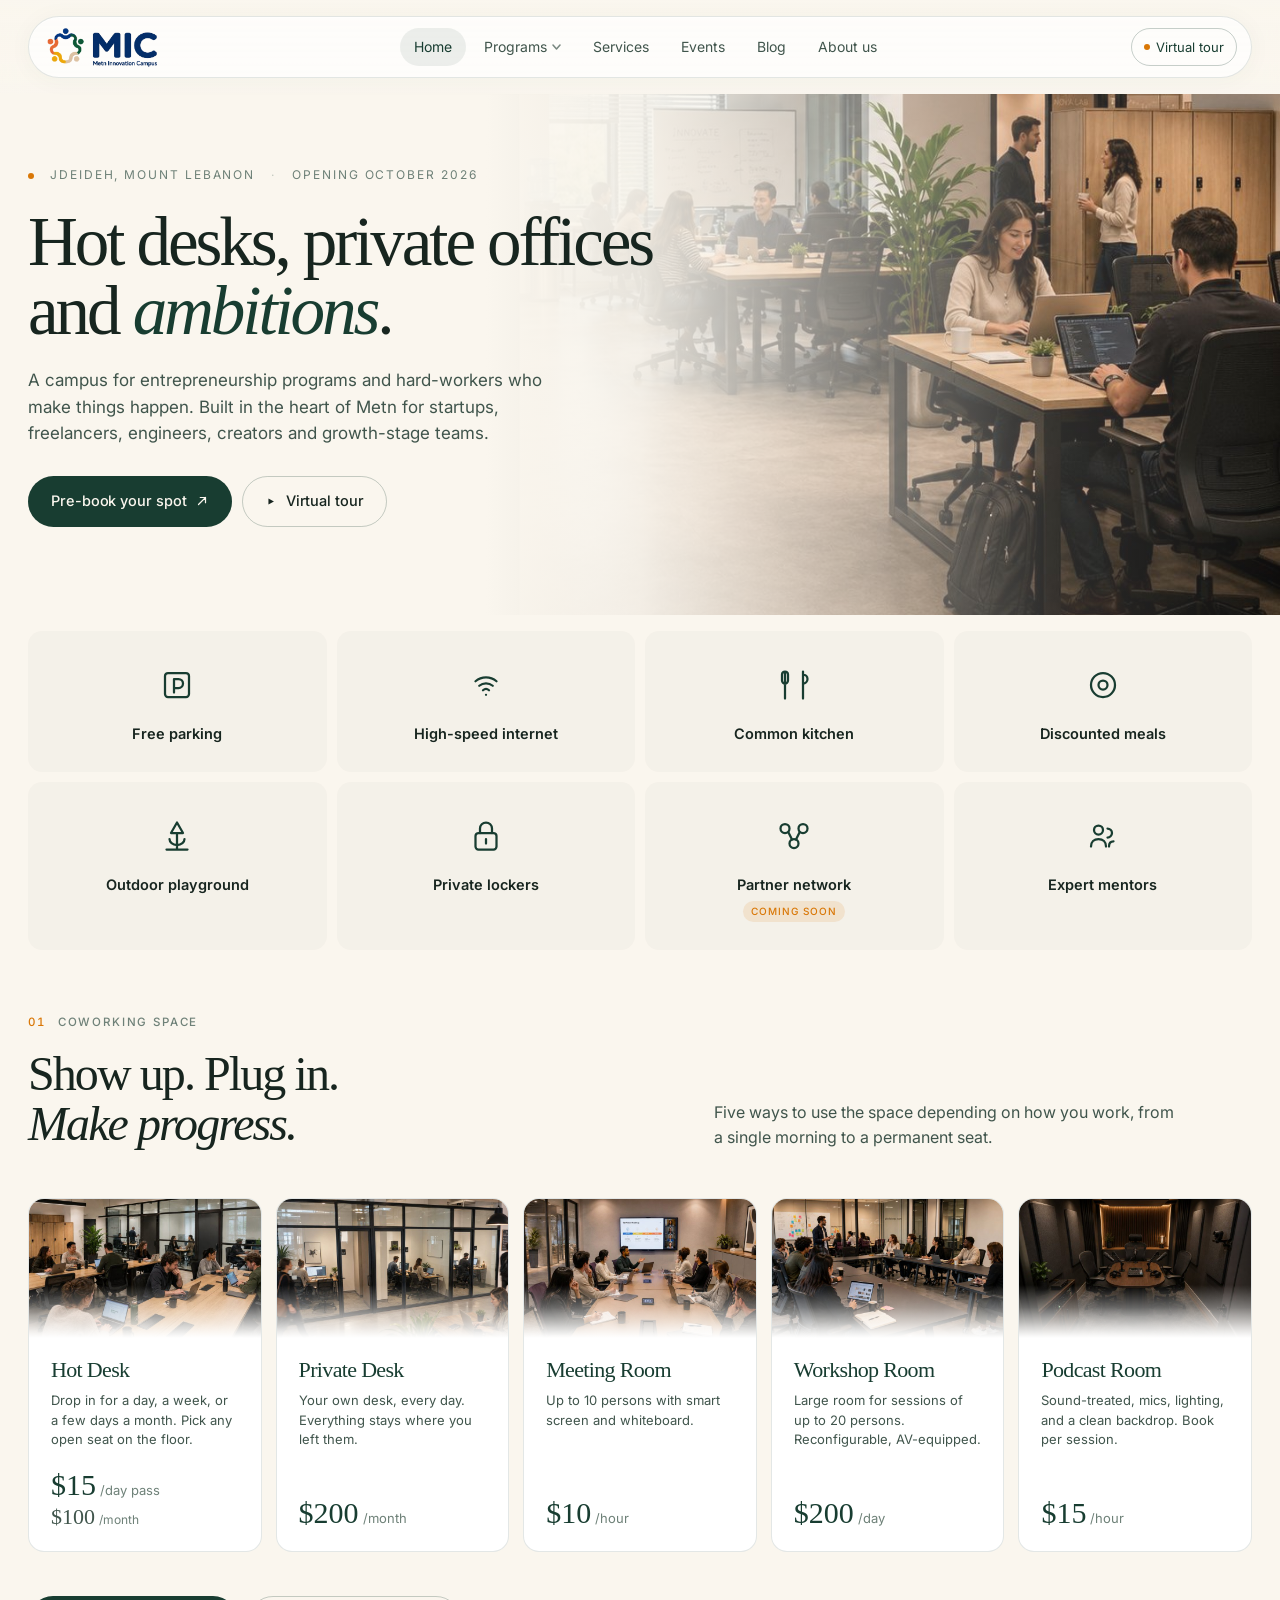
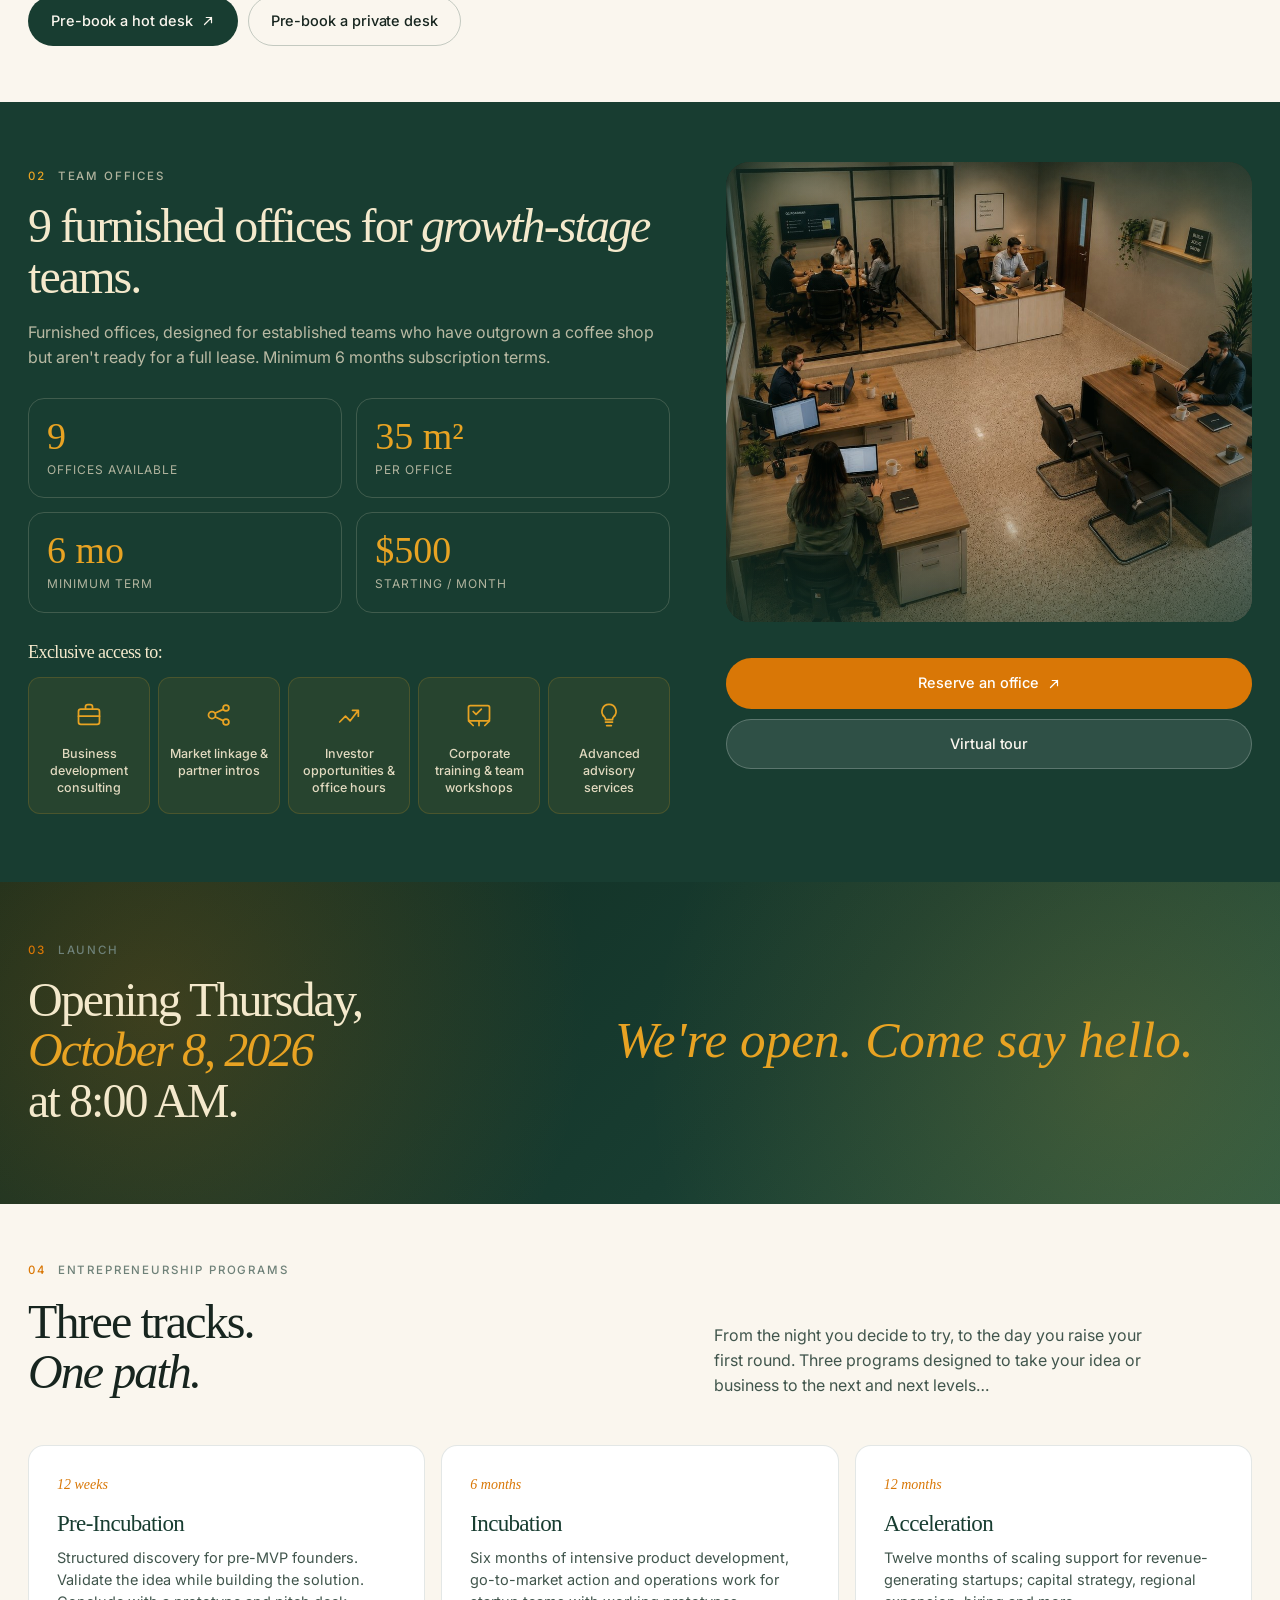
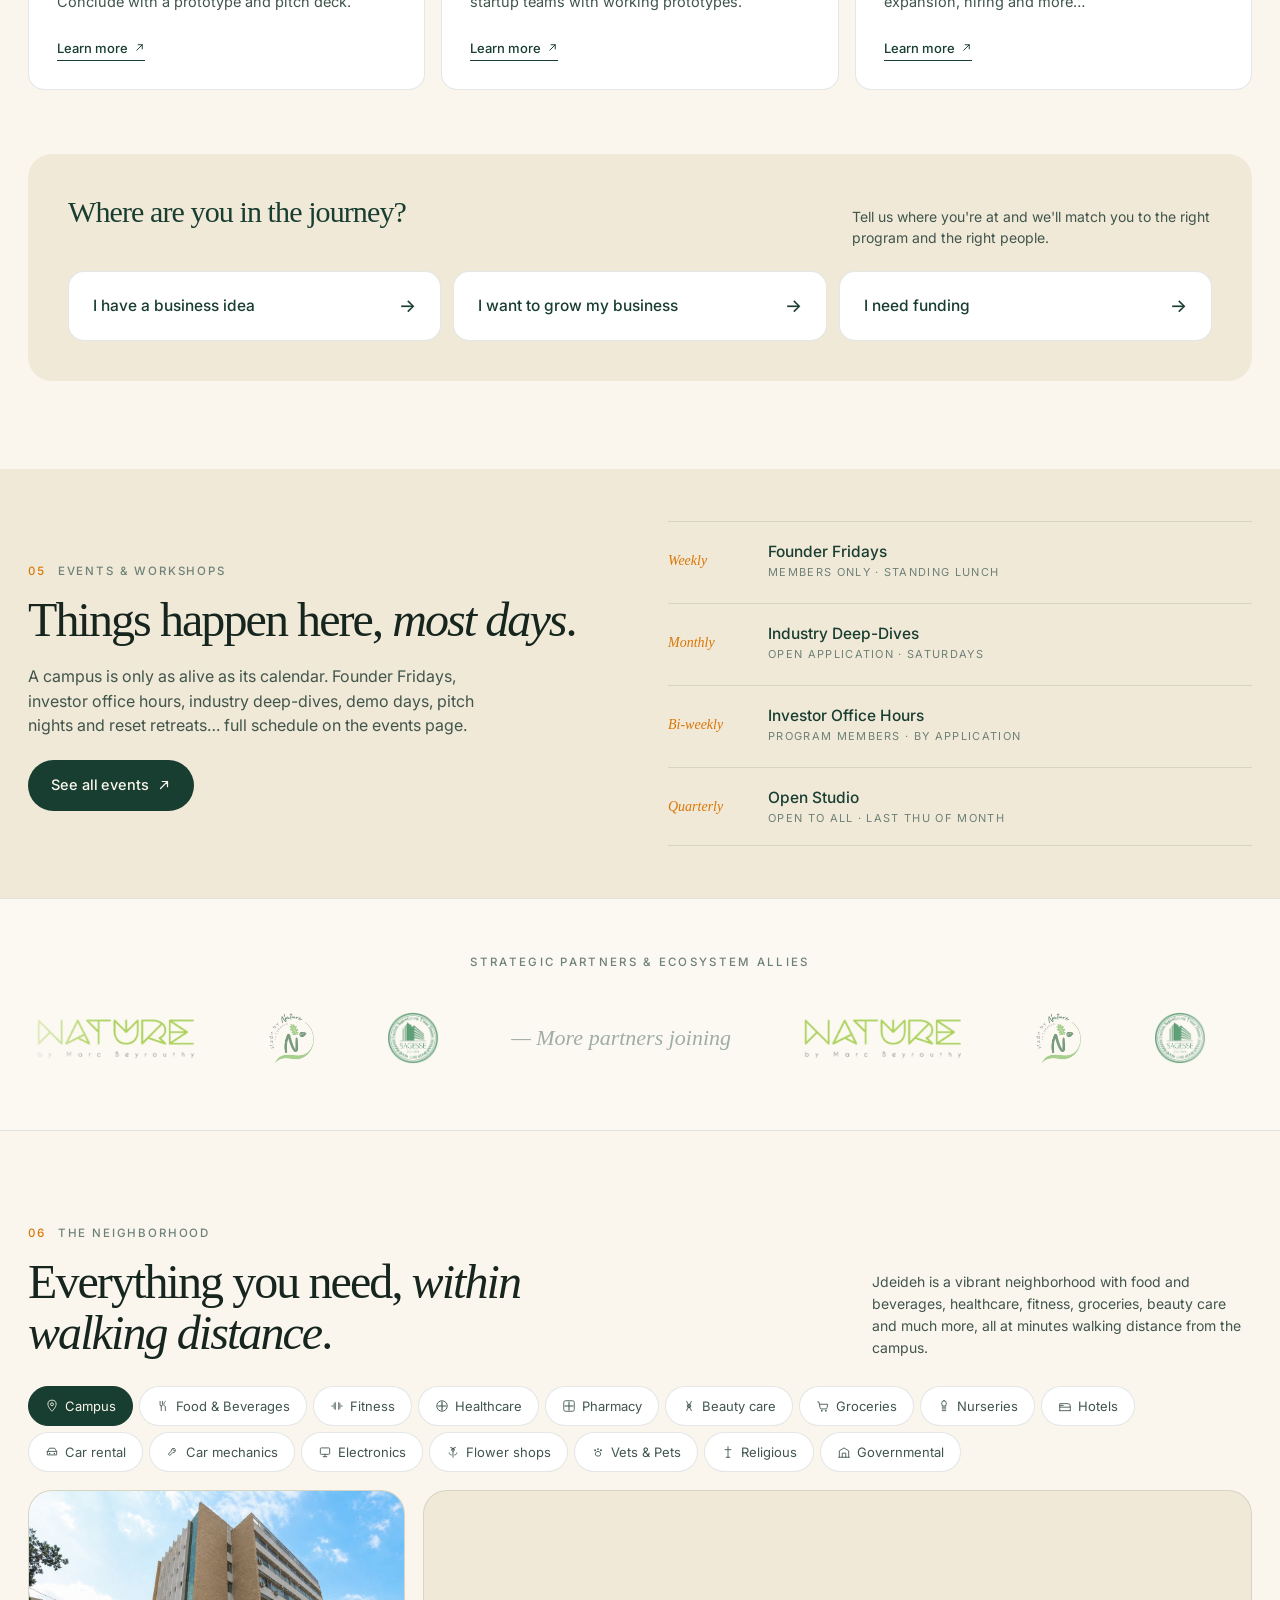
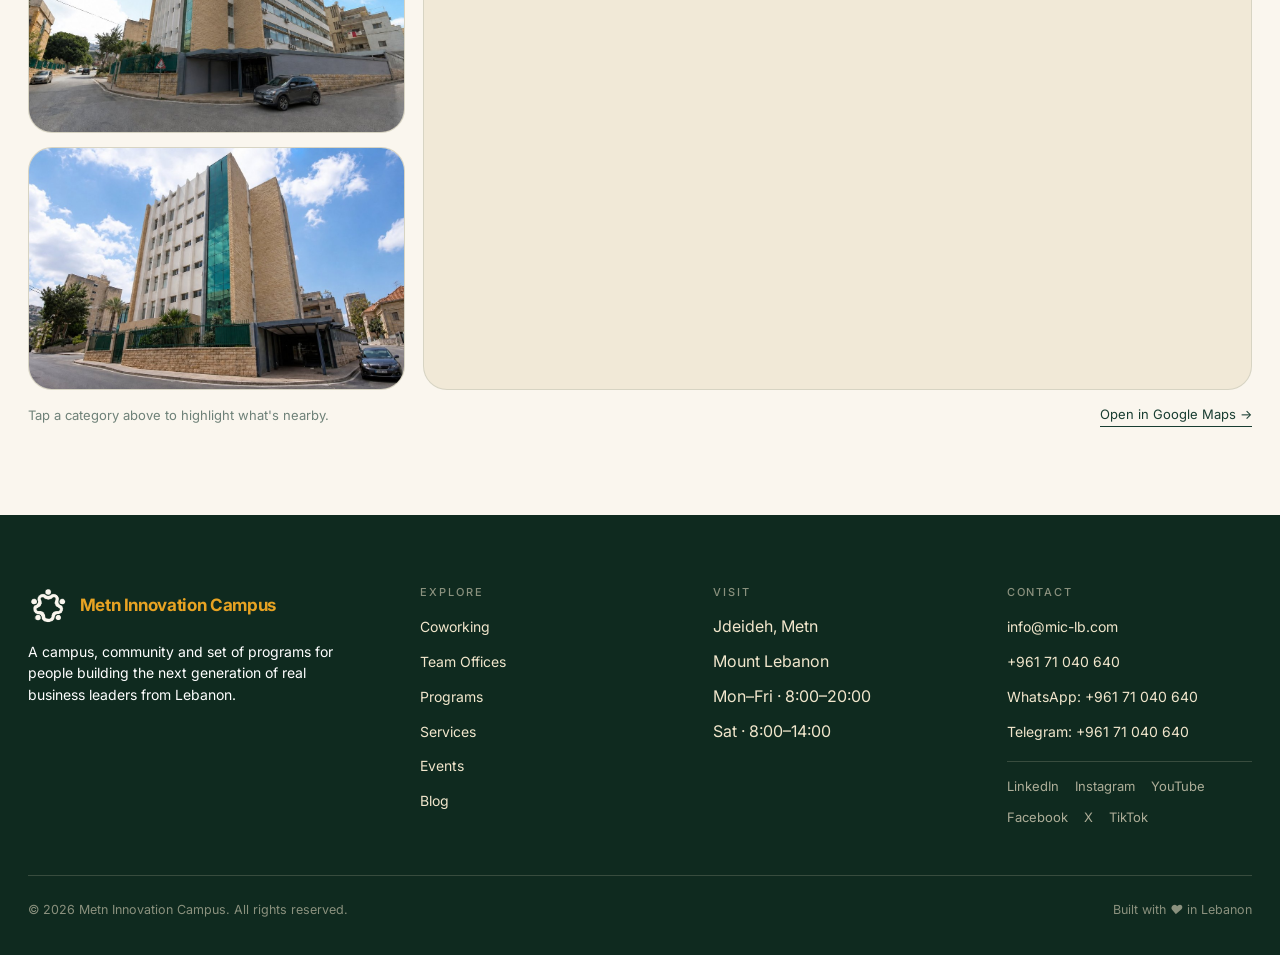
==== index.html @ dad823d3 "MIC website: initial commit" ====
<!DOCTYPE html>
<html lang="en">
<head>
<meta charset="UTF-8" />
<meta name="viewport" content="width=device-width, initial-scale=1, viewport-fit=cover" />
<meta name="theme-color" content="#1B4332" />
<!-- Google tag (gtag.js) -->
<script async src="https://www.googletagmanager.com/gtag/js?id=AW-18478405754"></script>
<script>
  window.dataLayer = window.dataLayer || [];
  function gtag(){dataLayer.push(arguments);}
  gtag('js', new Date());

  gtag('config', 'AW-18478405754');
</script>
<title>Metn Innovation Campus — Coworking Offices and Programs</title>
<meta name="description" content="MIC is a coworking campus in Jdeideh, Lebanon. Hot desks, private desks, team offices, and entrepreneurship programs for founders building the next generation of Lebanese companies. Opening October 8, 2026." />
<meta name="p:domain_verify" content="decfaae603a974018d593a8186b83097"/>
<meta property="og:title" content="Metn Innovation Campus" />
<meta property="og:description" content="Workspaces, programs, and a community for founders in Lebanon. Opening October 8, 2026." />
<meta property="og:type" content="website" />
<link rel="preconnect" href="https://fonts.googleapis.com" />
<link rel="preconnect" href="https://fonts.gstatic.com" crossorigin />
<link rel="preload" as="image" href="hero-bg.jpg" fetchpriority="high" />
<link rel="stylesheet" href="styles.css" />
<!-- Plausible Analytics -->
<script defer data-domain="mic-lb.com" src="https://plausible.io/js/script.js"></script>
<!-- Structured data: LocalBusiness -->
<script type="application/ld+json">
{
  "@context": "https://schema.org",
  "@type": "LocalBusiness",
  "@id": "https://mic-lb.com/#mic",
  "name": "Metn Innovation Campus",
  "alternateName": "MIC",
  "description": "An innovation campus in Jdeideh, Mount Lebanon. Workspaces, entrepreneurship programs and a community for founders, freelancers, engineers, creators and growth-stage teams building from Lebanon.",
  "url": "https://mic-lb.com",
  "logo": "https://mic-lb.com/mic-icon-128.png",
  "image": "https://mic-lb.com/hero-bg.jpg",
  "email": "info@mic-lb.com",
  "telephone": "+96171040640",
  "address": {
    "@type": "PostalAddress",
    "streetAddress": "Sagesse Street, Rue 4",
    "addressLocality": "Jdeideh",
    "addressRegion": "Mount Lebanon",
    "addressCountry": "LB"
  },
  "geo": {
    "@type": "GeoCoordinates",
    "latitude": 33.89023889807643,
    "longitude": 35.57016743794244
  },
  "openingDate": "2026-10-08",
  "openingHoursSpecification": [
    {
      "@type": "OpeningHoursSpecification",
      "dayOfWeek": [
        "Monday",
        "Tuesday",
        "Wednesday",
        "Thursday",
        "Friday"
      ],
      "opens": "08:00",
      "closes": "20:00"
    },
    {
      "@type": "OpeningHoursSpecification",
      "dayOfWeek": "Saturday",
      "opens": "08:00",
      "closes": "14:00"
    }
  ],
  "areaServed": {
    "@type": "Country",
    "name": "Lebanon"
  },
  "sameAs": [
    "https://www.linkedin.com/company/metninnovationcampus",
    "https://www.instagram.com/metninnovationcampus",
    "https://www.youtube.com/@MetnInnovationCampus",
    "https://www.facebook.com/metninnovationcampus",
    "https://x.com/metninnovation",
    "https://www.tiktok.com/@metninnovationcampus"
  ]
}
</script>
<!-- Structured data: WebSite (helps Google show the full site name in search) -->
<script type="application/ld+json">
{
  "@context": "https://schema.org",
  "@type": "WebSite",
  "@id": "https://mic-lb.com/#website",
  "name": "MIC",
  "alternateName": "Metn Innovation Campus",
  "url": "https://mic-lb.com",
  "publisher": { "@id": "https://mic-lb.com/#mic" }
}
</script>
<link rel="icon" type="image/png" href="mic-icon-128.png" />
<link rel="apple-touch-icon" href="mic-icon-128.png" />
</head>
<body>

<!-- ============================================================
     Shared SVG symbols
     ============================================================ -->
<svg width="0" height="0" style="position:absolute" aria-hidden="true">
  <defs>
    <!-- Spark Circle mark — 5 figures in a ring -->

    <!-- Arrow up-right -->
    <symbol id="arr" viewBox="0 0 16 16">
      <path d="M 4 12 L 12 4 M 6 4 L 12 4 L 12 10" stroke="currentColor" stroke-width="1.4" fill="none" stroke-linecap="round" stroke-linejoin="round"/>
    </symbol>

    <!-- Close icon -->
    <symbol id="close" viewBox="0 0 16 16">
      <path d="M 4 4 L 12 12 M 12 4 L 4 12" stroke="currentColor" stroke-width="1.6" fill="none" stroke-linecap="round"/>
    </symbol>

    <!-- Check icon -->
    <symbol id="check" viewBox="0 0 24 24">
      <path d="M 5 12 L 10 17 L 19 7" stroke="currentColor" stroke-width="2.4" fill="none" stroke-linecap="round" stroke-linejoin="round"/>
    </symbol>

    <!-- Attraction icons (24x24) -->
    <symbol id="i-wifi" viewBox="0 0 24 24"><path d="M5 9.5a11 11 0 0 1 14 0 M7.5 12.5a7 7 0 0 1 9 0 M10 15.5a3 3 0 0 1 4 0 M12 18.5h.01" stroke="currentColor" stroke-width="1.5" fill="none" stroke-linecap="round"/></symbol>
    <symbol id="i-kitchen" viewBox="0 0 24 24"><path d="M6 3v8m0 0a2 2 0 0 1-2-2V5a2 2 0 0 1 2-2m0 8a2 2 0 0 0 2-2V5a2 2 0 0 0-2-2m0 8v10m12-18v8m0 10v-10m0 0a3 3 0 0 0 0-6" stroke="currentColor" stroke-width="1.5" fill="none" stroke-linecap="round"/></symbol>
    <symbol id="i-coffee" viewBox="0 0 24 24"><path d="M4 11h12v4a4 4 0 0 1-4 4H8a4 4 0 0 1-4-4v-4Zm12 2h2a2 2 0 0 1 0 4h-2M7 6c0-1 1-1 1-2s-1-1-1-2M11 6c0-1 1-1 1-2s-1-1-1-2" stroke="currentColor" stroke-width="1.5" fill="none" stroke-linecap="round"/></symbol>
    <symbol id="i-meal" viewBox="0 0 24 24"><circle cx="12" cy="12" r="8" stroke="currentColor" stroke-width="1.5" fill="none"/><circle cx="12" cy="12" r="3" stroke="currentColor" stroke-width="1.5" fill="none"/></symbol>
    <symbol id="i-playground" viewBox="0 0 24 24"><path d="M12 3l4 7H8l4-7Zm0 7v11M5 21h14M7 14c0 2 2 4 5 4s5-2 5-4" stroke="currentColor" stroke-width="1.5" fill="none" stroke-linecap="round" stroke-linejoin="round"/></symbol>
    <symbol id="i-parking" viewBox="0 0 24 24"><rect x="4" y="4" width="16" height="16" rx="2" stroke="currentColor" stroke-width="1.5" fill="none"/><path d="M10 17V8h3a3 3 0 0 1 0 6h-3" stroke="currentColor" stroke-width="1.5" fill="none" stroke-linecap="round" stroke-linejoin="round"/></symbol>
    <symbol id="i-locker" viewBox="0 0 24 24"><rect x="5" y="10" width="14" height="11" rx="2" stroke="currentColor" stroke-width="1.5" fill="none"/><path d="M8 10V7a4 4 0 0 1 8 0v3M12 14v3" stroke="currentColor" stroke-width="1.5" fill="none" stroke-linecap="round"/></symbol>
    <symbol id="i-network" viewBox="0 0 24 24"><circle cx="6" cy="7" r="3" stroke="currentColor" stroke-width="1.5" fill="none"/><circle cx="18" cy="7" r="3" stroke="currentColor" stroke-width="1.5" fill="none"/><circle cx="12" cy="17" r="3" stroke="currentColor" stroke-width="1.5" fill="none"/><path d="M8 9l3 6M16 9l-3 6" stroke="currentColor" stroke-width="1.5" fill="none"/></symbol>
    <symbol id="i-mentor" viewBox="0 0 24 24"><circle cx="9" cy="8" r="3" stroke="currentColor" stroke-width="1.5" fill="none"/><path d="M4 19c0-3 2-5 5-5s5 2 5 5M15 7c1.5 0 3 1.3 3 3s-1.5 3-3 3M16 19c0-2 1-3.5 3-3.5" stroke="currentColor" stroke-width="1.5" fill="none" stroke-linecap="round"/></symbol>

    <!-- Office benefit icons -->
    <symbol id="i-biz" viewBox="0 0 24 24"><rect x="3" y="7" width="18" height="13" rx="2" stroke="currentColor" stroke-width="1.5" fill="none"/><path d="M9 7V5a2 2 0 0 1 2-2h2a2 2 0 0 1 2 2v2M3 13h18" stroke="currentColor" stroke-width="1.5" fill="none" stroke-linecap="round"/></symbol>
    <symbol id="i-linkage" viewBox="0 0 24 24"><circle cx="6" cy="12" r="3" stroke="currentColor" stroke-width="1.5" fill="none"/><circle cx="18" cy="6" r="2.5" stroke="currentColor" stroke-width="1.5" fill="none"/><circle cx="18" cy="18" r="2.5" stroke="currentColor" stroke-width="1.5" fill="none"/><path d="M8.5 10.5L16 7M8.5 13.5L16 17" stroke="currentColor" stroke-width="1.5" fill="none"/></symbol>
    <symbol id="i-invest" viewBox="0 0 24 24"><path d="M4 18l5-5 4 4 7-9M15 8h5v5" stroke="currentColor" stroke-width="1.5" fill="none" stroke-linecap="round" stroke-linejoin="round"/></symbol>
    <symbol id="i-training" viewBox="0 0 24 24"><rect x="3" y="4" width="18" height="13" rx="1.5" stroke="currentColor" stroke-width="1.5" fill="none"/><path d="M3 17l4 4M21 17l-4 4M12 17v4M7 9l2.5 2.5L14 7" stroke="currentColor" stroke-width="1.5" fill="none" stroke-linecap="round" stroke-linejoin="round"/></symbol>
    <symbol id="i-advisory" viewBox="0 0 24 24"><path d="M9 18h6M10 21h4M12 3a6 6 0 0 0-4 10.5c.7.7 1 1.5 1 2.5h6c0-1 .3-1.8 1-2.5A6 6 0 0 0 12 3z" stroke="currentColor" stroke-width="1.5" fill="none" stroke-linecap="round" stroke-linejoin="round"/></symbol>

    <!-- Map category icons -->
    <symbol id="m-restaurant" viewBox="0 0 24 24"><path d="M7 4v6a2 2 0 0 0 2 2v8M11 4v6a2 2 0 0 1-2 2M16 4c-1.5 1-2.5 3-2.5 5s1 4 2.5 4v7" stroke="currentColor" stroke-width="1.5" fill="none" stroke-linecap="round"/></symbol>
    <symbol id="m-gym" viewBox="0 0 24 24"><path d="M3 12h2m14 0h2M7 8v8M9 6v12M15 6v12M17 8v8" stroke="currentColor" stroke-width="1.5" fill="none" stroke-linecap="round"/></symbol>
    <symbol id="m-pharmacy" viewBox="0 0 24 24"><path d="M12 5v14M5 12h14" stroke="currentColor" stroke-width="1.8" fill="none" stroke-linecap="round"/><rect x="3" y="3" width="18" height="18" rx="3" stroke="currentColor" stroke-width="1.5" fill="none"/></symbol>
    <symbol id="m-grocery" viewBox="0 0 24 24"><path d="M3 5h2l2 10a2 2 0 0 0 2 2h8a2 2 0 0 0 2-2l1-6H7" stroke="currentColor" stroke-width="1.5" fill="none" stroke-linecap="round" stroke-linejoin="round"/><circle cx="10" cy="20" r="1.5" fill="currentColor"/><circle cx="17" cy="20" r="1.5" fill="currentColor"/></symbol>
    <symbol id="m-nursery" viewBox="0 0 24 24"><path d="M12 3a4 4 0 0 0-4 4c0 2 1 3 1 5h6c0-2 1-3 1-5a4 4 0 0 0-4-4ZM9 14h6M9 17h6M9 20h6" stroke="currentColor" stroke-width="1.5" fill="none" stroke-linecap="round"/></symbol>
    <symbol id="m-taxi" viewBox="0 0 24 24"><path d="M5 11l1.5-4a2 2 0 0 1 2-1.5h7a2 2 0 0 1 2 1.5L19 11M3 11h18v6H3v-6ZM9 5V3h6v2" stroke="currentColor" stroke-width="1.5" fill="none" stroke-linecap="round" stroke-linejoin="round"/><circle cx="7.5" cy="14.5" r="1.2" fill="currentColor"/><circle cx="16.5" cy="14.5" r="1.2" fill="currentColor"/></symbol>
    <symbol id="m-pin" viewBox="0 0 24 24"><path d="M12 21s-7-7-7-12a7 7 0 0 1 14 0c0 5-7 12-7 12Z" stroke="currentColor" stroke-width="1.5" fill="none"/><circle cx="12" cy="9" r="2.5" stroke="currentColor" stroke-width="1.5" fill="none"/></symbol>
    <!-- Expanded neighborhood category icons -->
    <symbol id="m-healthcare" viewBox="0 0 24 24"><path d="M12 5v14M5 12h14" stroke="currentColor" stroke-width="2" fill="none" stroke-linecap="round"/><circle cx="12" cy="12" r="9" stroke="currentColor" stroke-width="1.5" fill="none"/></symbol>
    <symbol id="m-beauty" viewBox="0 0 24 24"><path d="M8 4l8 16M16 4L8 20" stroke="currentColor" stroke-width="1.5" fill="none" stroke-linecap="round"/><circle cx="12" cy="12" r="3" stroke="currentColor" stroke-width="1.5" fill="none"/></symbol>
    <symbol id="m-hotel" viewBox="0 0 24 24"><path d="M3 20V8h14a4 4 0 0 1 4 4v8M3 14h18M3 11h6M3 20h18" stroke="currentColor" stroke-width="1.5" fill="none" stroke-linecap="round" stroke-linejoin="round"/></symbol>
    <symbol id="m-carrental" viewBox="0 0 24 24"><path d="M5 11l1.5-4a2 2 0 0 1 2-1.5h7a2 2 0 0 1 2 1.5L20 11M4 11h16v6H4v-6Z" stroke="currentColor" stroke-width="1.5" fill="none" stroke-linecap="round" stroke-linejoin="round"/><circle cx="8" cy="14.5" r="1.2" fill="currentColor"/><circle cx="16" cy="14.5" r="1.2" fill="currentColor"/></symbol>
    <symbol id="m-mechanic" viewBox="0 0 24 24"><path d="M14 6a3.5 3.5 0 0 0-4.7 4.2L4 15.5 6.5 18l5.3-5.3A3.5 3.5 0 0 0 16 8l-2 2-2-2 2-2Z" stroke="currentColor" stroke-width="1.5" fill="none" stroke-linecap="round" stroke-linejoin="round"/></symbol>
    <symbol id="m-electronics" viewBox="0 0 24 24"><rect x="4" y="5" width="16" height="11" rx="1.5" stroke="currentColor" stroke-width="1.5" fill="none"/><path d="M9 20h6M12 16v4" stroke="currentColor" stroke-width="1.5" fill="none" stroke-linecap="round"/></symbol>
    <symbol id="m-religious" viewBox="0 0 24 24"><path d="M12 3v18M7 8h10M9 21h6" stroke="currentColor" stroke-width="1.5" fill="none" stroke-linecap="round"/></symbol>
    <symbol id="m-flowers" viewBox="0 0 24 24"><circle cx="12" cy="8" r="2.5" stroke="currentColor" stroke-width="1.5" fill="none"/><path d="M12 10.5V21M12 8a4 4 0 0 1 4-4M12 8a4 4 0 0 0-4-4M9 17c-2 0-3.5-1.5-3.5-3.5M15 17c2 0 3.5-1.5 3.5-3.5" stroke="currentColor" stroke-width="1.5" fill="none" stroke-linecap="round"/></symbol>
    <symbol id="m-vet" viewBox="0 0 24 24"><circle cx="7" cy="9" r="1.6" fill="currentColor"/><circle cx="12" cy="7" r="1.6" fill="currentColor"/><circle cx="17" cy="9" r="1.6" fill="currentColor"/><path d="M12 11c-2.5 0-4.5 2-4.5 4.5C7.5 18 9.5 19 12 19s4.5-1 4.5-3.5C16.5 13 14.5 11 12 11Z" stroke="currentColor" stroke-width="1.5" fill="none"/></symbol>
    <symbol id="m-government" viewBox="0 0 24 24"><path d="M3 21h18M4 21V10l8-5 8 5v11M9 21v-7h6v7" stroke="currentColor" stroke-width="1.5" fill="none" stroke-linecap="round" stroke-linejoin="round"/></symbol>

    <!-- Tour play icon -->
    <symbol id="i-play" viewBox="0 0 16 16"><path d="M5 3.5v9l8-4.5-8-4.5Z" fill="currentColor"/></symbol>
  </defs>
</svg>

<!-- ============================================================
     Navigation
     ============================================================ -->
<header class="nav-wrap">
  <nav class="nav" aria-label="Main">
    <a href="index.html" class="nav-brand"><img src="mic-lockup-horizontal.png" alt="Metn Innovation Campus — MIC"/></a>
    <div class="nav-links">
      <a href="index.html" class="active">Home</a>
      <div class="nav-item nav-item--has-dropdown">
        <a href="programs.html">Programs<svg class="nav-caret" width="9" height="6" viewBox="0 0 9 6" aria-hidden="true"><path d="M1 1l3.5 4L8 1" fill="none" stroke="currentColor" stroke-width="1.5" stroke-linecap="round" stroke-linejoin="round"/></svg></a>
        <div class="nav-dropdown" role="menu">
          <div class="nav-dropdown-inner">
            <a href="programs.html#pre-incubation" role="menuitem">Pre-incubation</a>
            <a href="programs.html#incubation" role="menuitem">Incubation</a>
            <a href="programs.html#acceleration" role="menuitem">Acceleration</a>
          </div>
        </div>
      </div>
      <a href="services.html">Services</a>
      <a href="events.html">Events</a>
      <a href="blog.html">Blog</a>
      <a href="about.html">About us</a>
    </div>
    <div class="nav-cta">
      <button class="nav-tour" data-modal="modal-tour" aria-label="Take a virtual tour">
        <span class="dot" aria-hidden="true"></span>
        Virtual tour
      </button>
      <button class="nav-burger" id="navBurger" aria-label="Open menu" aria-expanded="false">
        <span></span><span></span>
      </button>
    </div>
  </nav>
</header>

<div class="mobile-menu" id="mobileMenu" aria-hidden="true">
  <a href="index.html">Home</a>
  <a href="programs.html">Programs</a>
  <a href="programs.html#pre-incubation" class="sub">Pre-incubation</a>
  <a href="programs.html#incubation" class="sub">Incubation</a>
  <a href="programs.html#acceleration" class="sub">Acceleration</a>
  <a href="services.html">Services</a>
  <a href="events.html">Events</a>
  <a href="blog.html">Blog</a>
  <a href="about.html">About us</a>
  <div class="mobile-actions">
    <button class="btn btn--ghost" data-modal="modal-tour">Virtual tour</button>
  </div>
</div>

<!-- ============================================================
     Hero
     ============================================================ -->
<section class="hero">
  <div class="container">
    <div class="hero-grid">
      <div class="hero-text">
        <div class="hero-meta">
          <span class="dot"></span>
          <span>Jdeideh, Mount Lebanon</span>
          <span class="sep">·</span>
          <span>Opening October 2026</span>
        </div>
        <h1>Hot desks, private offices and&nbsp;<em>ambitions</em>.</h1>
        <p class="hero-sub">
          A campus for entrepreneurship programs and hard-workers who make things happen.
          Built in the heart of Metn for startups, freelancers, engineers, creators and growth-stage teams.
        </p>
        <div class="hero-actions">
          <button class="btn btn--primary" data-modal="modal-hot">
            Pre-book your spot <svg class="arr" width="14" height="14"><use href="#arr"/></svg>
          </button>
          <button class="btn btn--ghost" data-modal="modal-tour">
            <svg width="11" height="11" style="margin-right:2px"><use href="#i-play"/></svg>
            Virtual tour
          </button>
        </div>
      </div>
      <div class="hero-visual" aria-hidden="true">
        <img src="mic-icon.png" alt=""/>
      </div>
    </div>
  </div>
</section>

<!-- ============================================================
     Common Attractions Strip
     ============================================================ -->
<section class="attractions">
  <div class="container">
    <div class="attractions-grid reveal">
      <div class="attr-item">
        <div class="ico"><svg><use href="#i-parking"/></svg></div>
        <div class="label">Free parking</div>
      </div>
      <div class="attr-item">
        <div class="ico"><svg><use href="#i-wifi"/></svg></div>
        <div class="label">High-speed internet</div>
      </div>
      <div class="attr-item">
        <div class="ico"><svg><use href="#i-kitchen"/></svg></div>
        <div class="label">Common kitchen</div>
      </div>
      <div class="attr-item">
        <div class="ico"><svg><use href="#i-meal"/></svg></div>
        <div class="label">Discounted meals</div>
      </div>
      <div class="attr-item">
        <div class="ico"><svg><use href="#i-playground"/></svg></div>
        <div class="label">Outdoor playground</div>
      </div>
      <div class="attr-item">
        <div class="ico"><svg><use href="#i-locker"/></svg></div>
        <div class="label">Private lockers</div>
      </div>
      <div class="attr-item">
        <div class="ico"><svg><use href="#i-network"/></svg></div>
        <div class="label">Partner network</div>
        <span class="soon">Coming soon</span>
      </div>
      <div class="attr-item">
        <div class="ico"><svg><use href="#i-mentor"/></svg></div>
        <div class="label">Expert mentors</div>
      </div>
    </div>
  </div>
</section>

<!-- ============================================================
     Coworking Space
     ============================================================ -->
<section class="section" id="coworking">
  <div class="container">
    <div class="section-head reveal">
      <span class="eyebrow"><span class="num">01</span> Coworking Space</span>
      <div class="h-row">
        <h2>Show up. Plug in.<br/><em>Make progress.</em></h2>
        <p>
          Five ways to use the space depending on how you work,
          from a single morning to a permanent seat.
        </p>
      </div>
    </div>

    <div class="cw-packages">
      <div class="pkg reveal">
        <figure class="pkg-photo"><img src="pkg-hot-desk.jpg" alt="Hot desk area at MIC" loading="lazy"/></figure>
        <div class="pkg-body">
          <h4>Hot Desk</h4>
          <p class="pkg-desc">Drop in for a day, a week, or a few days a month. Pick any open seat on the floor.</p>
          <div class="pkg-price-group">
            <div class="pkg-price">$15<span class="per">/day pass</span></div>
            <div class="pkg-price pkg-price--alt">$100<span class="per">/month</span></div>
          </div>
        </div>
      </div>
      <div class="pkg reveal">
        <figure class="pkg-photo"><img src="pkg-private-desk.jpg" alt="Private desks at MIC" loading="lazy"/></figure>
        <div class="pkg-body">
          <h4>Private Desk</h4>
          <p class="pkg-desc">Your own desk, every day. Everything stays where you left them.</p>
          <div class="pkg-price">$200<span class="per">/month</span></div>
        </div>
      </div>
      <div class="pkg reveal">
        <figure class="pkg-photo"><img src="pkg-meeting.jpg" alt="Meeting room at MIC" loading="lazy"/></figure>
        <div class="pkg-body">
          <h4>Meeting Room</h4>
          <p class="pkg-desc">Up to 10 persons with smart screen and whiteboard.</p>
          <div class="pkg-price">$10<span class="per">/hour</span></div>
        </div>
      </div>
      <div class="pkg reveal">
        <figure class="pkg-photo"><img src="pkg-workshop.jpg" alt="Workshop room at MIC" loading="lazy"/></figure>
        <div class="pkg-body">
          <h4>Workshop Room</h4>
          <p class="pkg-desc">Large room for sessions of up to 20 persons. Reconfigurable, AV-equipped.</p>
          <div class="pkg-price">$200<span class="per">/day</span></div>
        </div>
      </div>
      <div class="pkg reveal">
        <figure class="pkg-photo"><img src="pkg-podcast.jpg" alt="Podcast room at MIC" loading="lazy"/></figure>
        <div class="pkg-body">
          <h4>Podcast Room</h4>
          <p class="pkg-desc">Sound-treated, mics, lighting, and a clean backdrop. Book per session.</p>
          <div class="pkg-price">$15<span class="per">/hour</span></div>
        </div>
      </div>
    </div>

    <div class="mt-lg reveal" style="display:flex;gap:10px;flex-wrap:wrap;align-items:center;">
      <button class="btn btn--primary" data-modal="modal-hot">
        Pre-book a hot desk <svg class="arr" width="14" height="14"><use href="#arr"/></svg>
      </button>
      <button class="btn btn--ghost" data-modal="modal-private">
        Pre-book a private desk
      </button>
    </div>
  </div>
</section>

<!-- ============================================================
     Team Offices
     ============================================================ -->
<section class="section-lg section-dark" id="offices">
  <div class="container">
    <div class="offices-grid">
      <div class="offices-text reveal">
        <span class="eyebrow"><span class="num">02</span> Team Offices</span>
        <h2 style="margin:14px 0 18px;">9 furnished offices for <em>growth-stage</em> teams.</h2>
        <p>
          Furnished offices, designed for established teams who have outgrown a coffee shop
          but aren't ready for a full lease. Minimum 6 months subscription terms.
        </p>

        <div class="offices-stats">
          <div class="stat">
            <div class="num">9</div>
            <div class="lbl">Offices available</div>
          </div>
          <div class="stat">
            <div class="num">35 m²</div>
            <div class="lbl">Per office</div>
          </div>
          <div class="stat">
            <div class="num">6 mo</div>
            <div class="lbl">Minimum term</div>
          </div>
          <div class="stat">
            <div class="num">$500</div>
            <div class="lbl">Starting / month</div>
          </div>
        </div>

        <h4 style="margin-top:24px;margin-bottom:14px;color:#F4E9CC;font-size:18px;">Exclusive access to:</h4>
        <div class="incl-grid">
          <div class="incl-item">
            <div class="ico"><svg><use href="#i-biz"/></svg></div>
            <div class="label">Business development consulting</div>
          </div>
          <div class="incl-item">
            <div class="ico"><svg><use href="#i-linkage"/></svg></div>
            <div class="label">Market linkage &amp; partner intros</div>
          </div>
          <div class="incl-item">
            <div class="ico"><svg><use href="#i-invest"/></svg></div>
            <div class="label">Investor opportunities &amp; office hours</div>
          </div>
          <div class="incl-item">
            <div class="ico"><svg><use href="#i-training"/></svg></div>
            <div class="label">Corporate training &amp; team workshops</div>
          </div>
          <div class="incl-item">
            <div class="ico"><svg><use href="#i-advisory"/></svg></div>
            <div class="label">Advanced advisory services</div>
          </div>
        </div>
      </div>

      <div class="offices-right reveal">
        <div class="offices-visual" aria-hidden="true">
          <img src="office-photo.jpg" alt="A private team office at MIC" loading="lazy"/>
        </div>
        <div class="offices-cta">
          <button class="btn btn--amber" data-modal="modal-office">
            Reserve an office <svg class="arr" width="14" height="14"><use href="#arr"/></svg>
          </button>
          <button class="btn btn--light" data-modal="modal-tour">
            Virtual tour
          </button>
        </div>
      </div>
    </div>
  </div>
</section>

<!-- ============================================================
     Countdown
     ============================================================ -->
<section class="countdown-section">
  <div class="container countdown-inner">
    <div class="countdown-grid">
      <div class="countdown-text reveal">
        <span class="eyebrow"><span class="num">03</span> Launch</span>
        <h2>Opening Thursday,<br/><em>October 8, 2026</em><br/>at 8:00 AM.</h2>
      </div>

      <div class="countdown-cells reveal">
        <div id="countdown" class="countdown">
          <div class="cd-cell"><div class="val" id="cdDays">00</div><div class="lbl">Days</div></div>
          <div class="cd-cell"><div class="val" id="cdHours">00</div><div class="lbl">Hours</div></div>
          <div class="cd-cell"><div class="val" id="cdMins">00</div><div class="lbl">Minutes</div></div>
          <div class="cd-cell"><div class="val" id="cdSecs">00</div><div class="lbl">Seconds</div></div>
        </div>
        <div id="countdownDone" class="countdown-done" style="display:none;">
          We're open. <em>Come say hello.</em>
        </div>
      </div>
    </div>
  </div>
</section>

<!-- ============================================================
     Entrepreneurship Programs (teaser)
     ============================================================ -->
<section class="section" id="programs">
  <div class="container">
    <div class="section-head reveal">
      <span class="eyebrow"><span class="num">04</span> Entrepreneurship Programs</span>
      <div class="h-row">
        <h2>Three tracks.<br/><em>One path.</em></h2>
        <p>
          From the night you decide to try, to the day you raise your first round.
          Three programs designed to take your idea or business to the next and next levels&hellip;
        </p>
      </div>
    </div>

    <div class="tracks">
      <div class="track reveal">
        <div class="track-num">12 weeks</div>
        <h3>Pre-Incubation</h3>
        <p>Structured discovery for pre-MVP founders. Validate the idea while building the solution. Conclude with a prototype and pitch deck.</p>
        <a href="programs.html#pre-incubation" class="track-link">Learn more <svg width="11" height="11"><use href="#arr"/></svg></a>
      </div>
      <div class="track reveal">
        <div class="track-num">6 months</div>
        <h3>Incubation</h3>
        <p>Six months of intensive product development, go-to-market action and operations work for startup teams with working prototypes.</p>
        <a href="programs.html#incubation" class="track-link">Learn more <svg width="11" height="11"><use href="#arr"/></svg></a>
      </div>
      <div class="track reveal">
        <div class="track-num">12 months</div>
        <h3>Acceleration</h3>
        <p>Twelve months of scaling support for revenue-generating startups; capital strategy, regional expansion, hiring and more&hellip;</p>
        <a href="programs.html#acceleration" class="track-link">Learn more <svg width="11" height="11"><use href="#arr"/></svg></a>
      </div>
    </div>

    <div class="intent-section reveal">
      <div class="intent-head">
        <h3>Where are you in the journey?</h3>
        <p>Tell us where you're at and we'll match you to the right program and the right people.</p>
      </div>
      <div class="intent-grid">
        <button class="intent-btn" data-modal="modal-idea">
          <span>I have a business idea</span>
          <span class="arr">→</span>
        </button>
        <button class="intent-btn" data-modal="modal-grow">
          <span>I want to grow my business</span>
          <span class="arr">→</span>
        </button>
        <button class="intent-btn" data-modal="modal-fund">
          <span>I need funding</span>
          <span class="arr">→</span>
        </button>
      </div>
    </div>
  </div>
</section>

<!-- ============================================================
     Events teaser
     ============================================================ -->
<section class="section section-warm" id="events">
  <div class="container">
    <div class="events-teaser">
      <div class="reveal">
        <span class="eyebrow"><span class="num">05</span> Events &amp; Workshops</span>
        <h2 style="margin:14px 0 18px;">Things happen here, <em>most days</em>.</h2>
        <p style="margin-bottom:22px;font-size:16px;max-width:480px;">
          A campus is only as alive as its calendar. Founder Fridays, investor office hours,
          industry deep-dives, demo days, pitch nights and reset retreats&hellip; full schedule on the events page.
        </p>
        <a class="btn btn--primary" href="events.html">
          See all events <svg class="arr" width="14" height="14"><use href="#arr"/></svg>
        </a>
      </div>
      <div class="events-list reveal">
        <div class="ev-row">
          <div class="ev-when">Weekly</div>
          <div>
            <div class="ev-title">Founder Fridays</div>
            <div class="ev-type">Members only · standing lunch</div>
          </div>
          <div></div>
        </div>
        <div class="ev-row">
          <div class="ev-when">Monthly</div>
          <div>
            <div class="ev-title">Industry Deep-Dives</div>
            <div class="ev-type">Open application · Saturdays</div>
          </div>
          <div></div>
        </div>
        <div class="ev-row">
          <div class="ev-when">Bi-weekly</div>
          <div>
            <div class="ev-title">Investor Office Hours</div>
            <div class="ev-type">Program members · by application</div>
          </div>
          <div></div>
        </div>
        <div class="ev-row">
          <div class="ev-when">Quarterly</div>
          <div>
            <div class="ev-title">Open Studio</div>
            <div class="ev-type">Open to all · last Thu of month</div>
          </div>
          <div></div>
        </div>
      </div>
    </div>
  </div>
</section>

<!-- ============================================================
     Strategic Partners marquee
     ============================================================ -->
<section class="partners">
  <div class="partners-head">
    <h4>Strategic Partners &amp; Ecosystem Allies</h4>
  </div>
  <div class="marquee">
    <div class="marquee-track">
      <!-- Set 1 -->
      <div class="partner-logo"><img src="partner-nature-by-marc.png" alt="Nature by Marc Beyrouthy"/></div>
      <div class="partner-logo"><img src="partner-made-by-nature.png" alt="Made by Nature"/></div>
      <div class="partner-logo"><img src="partner-sagesse.png" alt="Collège de la Sagesse"/></div>
      <div class="partner-logo partner-logo--text"><span>— More partners joining</span></div>
      <!-- Set 2 (duplicate for seamless scroll) -->
      <div class="partner-logo"><img src="partner-nature-by-marc.png" alt="Nature by Marc Beyrouthy"/></div>
      <div class="partner-logo"><img src="partner-made-by-nature.png" alt="Made by Nature"/></div>
      <div class="partner-logo"><img src="partner-sagesse.png" alt="Collège de la Sagesse"/></div>
      <div class="partner-logo partner-logo--text"><span>— More partners joining</span></div>
    </div>
  </div>
</section>

<!-- ============================================================
     The Neighborhood (Map)
     ============================================================ -->
<section class="map-section">
  <div class="container">
    <div class="map-head reveal">
      <div>
        <span class="eyebrow"><span class="num">06</span> The Neighborhood</span>
        <h2 style="margin-top:14px;">Everything you need, <em>within walking distance</em>.</h2>
      </div>
      <p>Jdeideh is a vibrant neighborhood with food and beverages, healthcare, fitness, groceries, beauty care and much more, all at minutes walking distance from the campus.</p>
    </div>

    <div class="map-tabs reveal">
      <button class="map-tab active" data-cat="campus" data-label="Campus">
        <svg><use href="#m-pin"/></svg> Campus
      </button>
      <button class="map-tab" data-cat="fnb" data-label="Food &amp; Beverages">
        <svg><use href="#m-restaurant"/></svg> Food &amp; Beverages
      </button>
      <button class="map-tab" data-cat="fitness" data-label="Fitness">
        <svg><use href="#m-gym"/></svg> Fitness
      </button>
      <button class="map-tab" data-cat="healthcare" data-label="Healthcare">
        <svg><use href="#m-healthcare"/></svg> Healthcare
      </button>
      <button class="map-tab" data-cat="pharmacy" data-label="Pharmacies">
        <svg><use href="#m-pharmacy"/></svg> Pharmacy
      </button>
      <button class="map-tab" data-cat="beauty" data-label="Beauty care">
        <svg><use href="#m-beauty"/></svg> Beauty care
      </button>
      <button class="map-tab" data-cat="grocery" data-label="Groceries">
        <svg><use href="#m-grocery"/></svg> Groceries
      </button>
      <button class="map-tab" data-cat="nursery" data-label="Nurseries">
        <svg><use href="#m-nursery"/></svg> Nurseries
      </button>
      <button class="map-tab" data-cat="hotel" data-label="Hotels">
        <svg><use href="#m-hotel"/></svg> Hotels
      </button>
      <button class="map-tab" data-cat="carrental" data-label="Car rental">
        <svg><use href="#m-carrental"/></svg> Car rental
      </button>
      <button class="map-tab" data-cat="mechanic" data-label="Car mechanics">
        <svg><use href="#m-mechanic"/></svg> Car mechanics
      </button>
      <button class="map-tab" data-cat="electronics" data-label="Electronic stores">
        <svg><use href="#m-electronics"/></svg> Electronics
      </button>
      <button class="map-tab" data-cat="flowers" data-label="Flower shops">
        <svg><use href="#m-flowers"/></svg> Flower shops
      </button>
      <button class="map-tab" data-cat="vet" data-label="Vets &amp; Pet Shops">
        <svg><use href="#m-vet"/></svg> Vets &amp; Pets
      </button>
      <button class="map-tab" data-cat="religious" data-label="Religious">
        <svg><use href="#m-religious"/></svg> Religious
      </button>
      <button class="map-tab" data-cat="government" data-label="Governmental">
        <svg><use href="#m-government"/></svg> Governmental
      </button>
    </div>

    <div class="neighborhood-grid reveal">
      <!-- Left column: two building photos stacked -->
      <div class="neighborhood-photos">
        <figure><img src="building-angle.jpg" alt="The Collège de la Sagesse Jdeide Theater Building, home of MIC, viewed from the street corner" loading="lazy"/></figure>
        <figure><img src="building-parking.jpg" alt="The MIC building entrance and covered drop-off area" loading="lazy"/></figure>
      </div>

      <!-- Right column: fixed map with marker overlay -->
      <div class="neighborhood-map">
        <div class="map-frame-wrap">
          <iframe
            id="mapFrame"
            title="Map of Metn Innovation Campus and the surrounding neighborhood"
            src="https://www.google.com/maps/embed/v1/place?key=AIzaSyCIq5hvp_koHIj-1aQvMCvV8lJ0nk8fFx0&q=Coll%C3%A8ge+de+la+Sagesse+Jdeideh+Lebanon&center=33.89023889807643,35.57016743794244&zoom=15"
            loading="lazy"
            referrerpolicy="no-referrer-when-downgrade">
          </iframe>
        </div>
      </div>
    </div>

    <div class="map-hint">
      <span id="mapHintText">Tap a category above to highlight what's nearby.</span>
      <a id="mapLink" href="https://www.google.com/maps/search/?api=1&query=Coll%C3%A8ge+de+la+Sagesse+Jdeideh+Lebanon" target="_blank" rel="noopener">
        Open in Google Maps →
      </a>
    </div>
  </div>
</section>

<!-- ============================================================
     Footer
     ============================================================ -->
<footer class="footer">
  <div class="container">
    <div class="footer-grid">
      <div class="footer-brand">
        <div class="nav-brand"><img src="mic-icon-white.png" alt="MIC icon"/>Metn Innovation Campus</div>
        <p>A campus, community and set of programs for people building the next generation of real business leaders from Lebanon.</p>
      </div>
      <div class="footer-col">
        <h5>Explore</h5>
        <ul>
          <li><a href="index.html#coworking">Coworking</a></li>
          <li><a href="index.html#offices">Team Offices</a></li>
          <li><a href="programs.html">Programs</a></li>
          <li><a href="services.html">Services</a></li>
          <li><a href="events.html">Events</a></li>
          <li><a href="blog.html">Blog</a></li>
        </ul>
      </div>
      <div class="footer-col">
        <h5>Visit</h5>
        <ul>
          <li>Jdeideh, Metn</li>
          <li>Mount Lebanon</li>
          <li>Mon–Fri · 8:00–20:00</li>
          <li>Sat · 8:00–14:00</li>
        </ul>
      </div>
      <div class="footer-col">
        <h5>Contact</h5>
        <ul>
          <li><a href="mailto:info@mic-lb.com">info@mic-lb.com</a></li>
          <li><a href="tel:+96171040640">+961 71 040 640</a></li>
          <li><a href="https://wa.me/96171040640" target="_blank" rel="noopener">WhatsApp: +961 71 040 640</a></li>
          <li><a href="https://t.me/+96171040640" target="_blank" rel="noopener">Telegram: +961 71 040 640</a></li>
        </ul>
        <div class="footer-social">
          <a href="https://www.linkedin.com/company/metninnovationcampus" target="_blank" rel="noopener" aria-label="LinkedIn">LinkedIn</a>
          <a href="https://www.instagram.com/metninnovationcampus" target="_blank" rel="noopener" aria-label="Instagram">Instagram</a>
          <a href="https://www.youtube.com/@MetnInnovationCampus" target="_blank" rel="noopener" aria-label="YouTube">YouTube</a>
          <a href="https://www.facebook.com/metninnovationcampus" target="_blank" rel="noopener" aria-label="Facebook">Facebook</a>
          <a href="https://x.com/metninnovation" target="_blank" rel="noopener" aria-label="X">X</a>
          <a href="https://www.tiktok.com/@metninnovationcampus" target="_blank" rel="noopener" aria-label="TikTok">TikTok</a>
        </div>
      </div>
    </div>
    <div class="footer-bottom">
      <span>© 2026 Metn Innovation Campus. All rights reserved.</span>
      <span>Built with <em>♥</em> in Lebanon</span>
    </div>
  </div>
</footer>

<!-- ============================================================
     Modals
     ============================================================ -->

<!-- Modal: Hot Desk Pre-book -->
<div class="modal-backdrop" id="modal-hot" role="dialog" aria-modal="true" aria-hidden="true" aria-labelledby="modal-hot-title">
  <div class="modal">
    <button class="modal-close" data-modal-close aria-label="Close"><svg width="14" height="14"><use href="#close"/></svg></button>
    <div class="modal-eyebrow">Pre-book · Hot Desk · $100/month</div>
    <h3 id="modal-hot-title">Drop in. <em>Plug in.</em></h3>
    <p class="modal-desc">
      The most flexible way to use the campus. Pick any open seat on the floor, any day of the week.
      We'll confirm your spot before launch and walk you through onboarding on day one.
    </p>
    <form name="hot-desk-prebook" method="POST" data-netlify="true" data-netlify-honeypot="bot-field">
      <input type="hidden" name="form-name" value="hot-desk-prebook"/>
      <p hidden><label>Don’t fill this out: <input name="bot-field"/></label></p>
      <div class="form-row cols-2">
        <div class="field">
          <label for="hot-name">Full name</label>
          <input id="hot-name" type="text" name="name" required placeholder="Your name"/>
        </div>
        <div class="field">
          <label for="hot-phone">Phone</label>
          <input id="hot-phone" type="tel" name="phone" required placeholder="+961…"/>
        </div>
      </div>
      <div class="form-row">
        <div class="field">
          <label for="hot-email">Email</label>
          <input id="hot-email" type="email" name="email" required placeholder="you@email.com"/>
        </div>
      </div>
      <div class="modal-actions">
        <button type="submit" class="btn btn--primary btn--block">Confirm pre-booking →</button>
      </div>
      <p class="modal-fine">We'll reach out within 48 hours to confirm and lock in your start date. No payment now.</p>
    </form>
    <div class="modal-success" style="display:none;">
      <div class="check"><svg width="28" height="28"><use href="#check"/></svg></div>
      <h3>You're on the list.</h3>
      <p style="font-size:15px;">We'll be in touch within 48 hours to confirm your hot desk pre-booking.</p>
    </div>
  </div>
</div>

<!-- Modal: Private Desk Pre-book -->
<div class="modal-backdrop" id="modal-private" role="dialog" aria-modal="true" aria-hidden="true" aria-labelledby="modal-private-title">
  <div class="modal">
    <button class="modal-close" data-modal-close aria-label="Close"><svg width="14" height="14"><use href="#close"/></svg></button>
    <div class="modal-eyebrow">Pre-book · Private Desk · $200/month</div>
    <h3 id="modal-private-title">Your seat. <em>Every day.</em></h3>
    <p class="modal-desc">
      A dedicated desk on our coworking floor. Your monitor, your books, your setup &mdash; left exactly
      as you left it. Limited number of desks; pre-book to lock yours in.
    </p>
    <form name="private-desk-prebook" method="POST" data-netlify="true" data-netlify-honeypot="bot-field">
      <input type="hidden" name="form-name" value="private-desk-prebook"/>
      <p hidden><label>Don’t fill this out: <input name="bot-field"/></label></p>
      <div class="form-row cols-2">
        <div class="field">
          <label for="pd-name">Full name</label>
          <input id="pd-name" type="text" name="name" required placeholder="Your name"/>
        </div>
        <div class="field">
          <label for="pd-phone">Phone</label>
          <input id="pd-phone" type="tel" name="phone" required placeholder="+961…"/>
        </div>
      </div>
      <div class="form-row">
        <div class="field">
          <label for="pd-email">Email</label>
          <input id="pd-email" type="email" name="email" required placeholder="you@email.com"/>
        </div>
      </div>
      <div class="modal-actions">
        <button type="submit" class="btn btn--primary btn--block">Confirm pre-booking →</button>
      </div>
      <p class="modal-fine">We'll reach out within 48 hours to confirm and reserve your desk. No payment now.</p>
    </form>
    <div class="modal-success" style="display:none;">
      <div class="check"><svg width="28" height="28"><use href="#check"/></svg></div>
      <h3>Your desk is held.</h3>
      <p style="font-size:15px;">We'll confirm details within 48 hours.</p>
    </div>
  </div>
</div>

<!-- Modal: Team Office Reserve -->
<div class="modal-backdrop" id="modal-office" role="dialog" aria-modal="true" aria-hidden="true" aria-labelledby="modal-office-title">
  <div class="modal">
    <button class="modal-close" data-modal-close aria-label="Close"><svg width="14" height="14"><use href="#close"/></svg></button>
    <div class="modal-eyebrow">Reserve · Team Office · From $500/month</div>
    <h3 id="modal-office-title">9 offices. <em>35 m² each.</em></h3>
    <p class="modal-desc">
      Fully-furnished offices for growth-stage teams. Minimum 6-month subscription.
      Includes business development, market linkage, investor introductions, and advisory access.
    </p>
    <form name="team-office-reservation" method="POST" data-netlify="true" data-netlify-honeypot="bot-field">
      <input type="hidden" name="form-name" value="team-office-reservation"/>
      <p hidden><label>Don’t fill this out: <input name="bot-field"/></label></p>
      <div class="form-row cols-2">
        <div class="field">
          <label for="of-name">Full name</label>
          <input id="of-name" type="text" name="name" required placeholder="Your name"/>
        </div>
        <div class="field">
          <label for="of-phone">Phone</label>
          <input id="of-phone" type="tel" name="phone" required placeholder="+961…"/>
        </div>
      </div>
      <div class="form-row">
        <div class="field">
          <label for="of-email">Email</label>
          <input id="of-email" type="email" name="email" required placeholder="you@email.com"/>
        </div>
      </div>
      <div class="form-row cols-2">
        <div class="field">
          <label for="of-company">Company</label>
          <input id="of-company" type="text" name="company" placeholder="Company name"/>
        </div>
        <div class="field">
          <label for="of-size">Team size</label>
          <select id="of-size" name="team_size">
            <option value="">Select…</option>
            <option>2–4 people</option>
            <option>5–8 people</option>
            <option>9–12 people</option>
            <option>13+ people</option>
          </select>
        </div>
      </div>
      <div class="modal-actions">
        <button type="submit" class="btn btn--amber btn--block">Reserve an office →</button>
      </div>
      <p class="modal-fine">We'll schedule a tour and discuss terms within 72 hours.</p>
    </form>
    <div class="modal-success" style="display:none;">
      <div class="check"><svg width="28" height="28"><use href="#check"/></svg></div>
      <h3>Reservation received.</h3>
      <p style="font-size:15px;">We'll be in touch within 72 hours to schedule a tour and review terms.</p>
    </div>
  </div>
</div>

<!-- Modal: Virtual Tour -->
<div class="modal-backdrop" id="modal-tour" role="dialog" aria-modal="true" aria-hidden="true" aria-labelledby="modal-tour-title">
  <div class="modal">
    <button class="modal-close" data-modal-close aria-label="Close"><svg width="14" height="14"><use href="#close"/></svg></button>
    <div class="modal-eyebrow">Virtual tour · Launching October 8, 2026</div>
    <h3 id="modal-tour-title">Step inside the campus, <em>from anywhere</em>.</h3>
    <p class="modal-desc">
      Our 360° immersive tour launches alongside the campus on October 8. Leave your email
      and we'll send you the link the moment it goes live &mdash; before public release.
    </p>
    <form name="virtual-tour" method="POST" data-netlify="true" data-netlify-honeypot="bot-field">
      <input type="hidden" name="form-name" value="virtual-tour"/>
      <p hidden><label>Don’t fill this out: <input name="bot-field"/></label></p>
      <div class="form-row cols-2">
        <div class="field">
          <label for="vt-name">Full name</label>
          <input id="vt-name" type="text" name="name" required placeholder="Your name"/>
        </div>
        <div class="field">
          <label for="vt-email">Email</label>
          <input id="vt-email" type="email" name="email" required placeholder="you@email.com"/>
        </div>
      </div>
      <div class="modal-actions">
        <button type="submit" class="btn btn--primary btn--block">Notify me at launch →</button>
      </div>
      <p class="modal-fine">No spam. One email when the tour goes live, then nothing else unless you opt in.</p>
    </form>
    <div class="modal-success" style="display:none;">
      <div class="check"><svg width="28" height="28"><use href="#check"/></svg></div>
      <h3>You're on the list.</h3>
      <p style="font-size:15px;">We'll send the virtual tour link to your inbox on October 8, 2026.</p>
    </div>
  </div>
</div>

<!-- Modal: I have an idea (Pre-incubation intent) -->
<div class="modal-backdrop" id="modal-idea" role="dialog" aria-modal="true" aria-hidden="true" aria-labelledby="modal-idea-title">
  <div class="modal">
    <button class="modal-close" data-modal-close aria-label="Close"><svg width="14" height="14"><use href="#close"/></svg></button>
    <div class="modal-eyebrow">Track: Pre-Incubation</div>
    <h3 id="modal-idea-title">You have an idea. <em>Now what?</em></h3>
    <p class="modal-desc">
      Most ideas die not from lack of effort but from skipping the work of validation. The Pre-Incubation
      track is twelve weeks of structured discovery designed to stress-test your idea before you spend a year on it.
    </p>
    <form name="program-idea" method="POST" data-netlify="true" data-netlify-honeypot="bot-field">
      <input type="hidden" name="form-name" value="program-idea"/>
      <p hidden><label>Don’t fill this out: <input name="bot-field"/></label></p>
      <div class="form-row cols-2">
        <div class="field">
          <label for="id-name">Full name</label>
          <input id="id-name" type="text" name="name" required placeholder="Your name"/>
        </div>
        <div class="field">
          <label for="id-phone">Phone</label>
          <input id="id-phone" type="tel" name="phone" required placeholder="+961…"/>
        </div>
      </div>
      <div class="form-row">
        <div class="field">
          <label for="id-email">Email</label>
          <input id="id-email" type="email" name="email" required placeholder="you@email.com"/>
        </div>
      </div>
      <div class="form-row">
        <div class="field">
          <label for="id-idea">In two sentences, what's the idea?</label>
          <textarea id="id-idea" name="idea" required placeholder="The problem, who has it, and what you'd build."></textarea>
        </div>
      </div>
      <div class="modal-actions">
        <button type="submit" class="btn btn--primary btn--block">Apply to Pre-Incubation →</button>
      </div>
      <p class="modal-fine">We review applications on a rolling basis. Cohort starts in October 2026.</p>
    </form>
    <div class="modal-success" style="display:none;">
      <div class="check"><svg width="28" height="28"><use href="#check"/></svg></div>
      <h3>Application received.</h3>
      <p style="font-size:15px;">You'll hear back within two weeks with next steps.</p>
    </div>
  </div>
</div>

<!-- Modal: I want to grow (Incubation intent) -->
<div class="modal-backdrop" id="modal-grow" role="dialog" aria-modal="true" aria-hidden="true" aria-labelledby="modal-grow-title">
  <div class="modal">
    <button class="modal-close" data-modal-close aria-label="Close"><svg width="14" height="14"><use href="#close"/></svg></button>
    <div class="modal-eyebrow">Track: Incubation</div>
    <h3 id="modal-grow-title">You're past the prototype. <em>Time to scale.</em></h3>
    <p class="modal-desc">
      Six months of intensive product, go-to-market, and operations work for teams with a working prototype
      and early customer conversations. On campus, full-time, with mentors and capital introductions.
    </p>
    <form name="program-grow" method="POST" data-netlify="true" data-netlify-honeypot="bot-field">
      <input type="hidden" name="form-name" value="program-grow"/>
      <p hidden><label>Don’t fill this out: <input name="bot-field"/></label></p>
      <div class="form-row cols-2">
        <div class="field">
          <label for="gr-name">Full name</label>
          <input id="gr-name" type="text" name="name" required placeholder="Your name"/>
        </div>
        <div class="field">
          <label for="gr-phone">Phone</label>
          <input id="gr-phone" type="tel" name="phone" required placeholder="+961…"/>
        </div>
      </div>
      <div class="form-row">
        <div class="field">
          <label for="gr-email">Email</label>
          <input id="gr-email" type="email" name="email" required placeholder="you@email.com"/>
        </div>
      </div>
      <div class="form-row">
        <div class="field">
          <label for="gr-company">Company &amp; current stage</label>
          <textarea id="gr-company" name="stage" required placeholder="Name, what you're building, traction so far."></textarea>
        </div>
      </div>
      <div class="modal-actions">
        <button type="submit" class="btn btn--primary btn--block">Apply to Incubation →</button>
      </div>
      <p class="modal-fine">Cohorts start quarterly. We'll respond within two weeks.</p>
    </form>
    <div class="modal-success" style="display:none;">
      <div class="check"><svg width="28" height="28"><use href="#check"/></svg></div>
      <h3>Application received.</h3>
      <p style="font-size:15px;">You'll hear back within two weeks with next steps.</p>
    </div>
  </div>
</div>

<!-- Modal: I need funding (Acceleration intent) -->
<div class="modal-backdrop" id="modal-fund" role="dialog" aria-modal="true" aria-hidden="true" aria-labelledby="modal-fund-title">
  <div class="modal">
    <button class="modal-close" data-modal-close aria-label="Close"><svg width="14" height="14"><use href="#close"/></svg></button>
    <div class="modal-eyebrow">Track: Acceleration · Capital</div>
    <h3 id="modal-fund-title">You have revenue. <em>You need fuel.</em></h3>
    <p class="modal-desc">
      Twelve months of scaling support for revenue-generating startups &mdash; capital strategy,
      investor introductions, regional expansion playbooks, and board-readiness work.
    </p>
    <form name="program-fund" method="POST" data-netlify="true" data-netlify-honeypot="bot-field">
      <input type="hidden" name="form-name" value="program-fund"/>
      <p hidden><label>Don’t fill this out: <input name="bot-field"/></label></p>
      <div class="form-row cols-2">
        <div class="field">
          <label for="fu-name">Full name</label>
          <input id="fu-name" type="text" name="name" required placeholder="Your name"/>
        </div>
        <div class="field">
          <label for="fu-phone">Phone</label>
          <input id="fu-phone" type="tel" name="phone" required placeholder="+961…"/>
        </div>
      </div>
      <div class="form-row">
        <div class="field">
          <label for="fu-email">Email</label>
          <input id="fu-email" type="email" name="email" required placeholder="you@email.com"/>
        </div>
      </div>
      <div class="form-row cols-2">
        <div class="field">
          <label for="fu-revenue">Last 12-month revenue</label>
          <select id="fu-revenue" name="revenue">
            <option value="">Select…</option>
            <option>Under $50K</option>
            <option>$50K – $250K</option>
            <option>$250K – $1M</option>
            <option>$1M+</option>
          </select>
        </div>
        <div class="field">
          <label for="fu-raise">Looking to raise</label>
          <select id="fu-raise" name="raise">
            <option value="">Select…</option>
            <option>Pre-seed</option>
            <option>Seed</option>
            <option>Series A</option>
            <option>Bridge / extension</option>
          </select>
        </div>
      </div>
      <div class="modal-actions">
        <button type="submit" class="btn btn--amber btn--block">Apply to Acceleration →</button>
      </div>
      <p class="modal-fine">Applications reviewed weekly. We respond within two weeks with next steps.</p>
    </form>
    <div class="modal-success" style="display:none;">
      <div class="check"><svg width="28" height="28"><use href="#check"/></svg></div>
      <h3>Application received.</h3>
      <p style="font-size:15px;">You'll hear back within two weeks. We review every application carefully.</p>
    </div>
  </div>
</div>

<script src="scripts.js"></script>
</body>
</html>
---- styles.css ----
/* ============================================================
   Metn Innovation Campus — v2
   Design system & shared styles
   ============================================================ */

@import url('https://fonts.googleapis.com/css2?family=Inter:wght@400;500;600;700;800&display=swap');

:root {
  /* Surfaces */
  --bg:        #FAF6EE;
  --bg-warm:   #F1E9D7;
  --bg-soft:   #FCF9F2;
  --paper:     #FFFFFF;

  /* Brand (official MIC palette) */
  --cedar:       #183D31;  /* Cedar Core */
  --cedar-light: #2D6A4F;  /* Cedar Green — bright accent */
  --cedar-dark:  #0F2A1F;
  --word-blue:   #0047AB;  /* Wordmark navy — MIC lockup only */
  --blue:        #2563EB;  /* Electric Blue — signal */
  --amber:       #D97706;
  --gold:        #E8A323;
  --orange:      #DD6B20;
  --rose:        #C2410C;

  /* Ink */
  --ink:        #17251F;
  --ink-soft:   #40554C;
  --ink-mute:   #6E8178;
  --on-dark:    #F1E6CC;
  --on-dark-soft: rgba(241, 230, 204, 0.74);

  /* Lines */
  --line:        rgba(24, 61, 49, 0.12);
  --line-strong: rgba(24, 61, 49, 0.24);
  --line-dark:   rgba(241, 230, 204, 0.18);

  /* Type — brand-specified */
  --serif: Georgia, 'Times New Roman', Times, serif;
  --sans:  'Inter', system-ui, -apple-system, 'Segoe UI', sans-serif;

  /* Motion */
  --ease:        cubic-bezier(0.4, 0, 0.2, 1);
  --ease-out:    cubic-bezier(0.16, 1, 0.3, 1);
  --ease-spring: cubic-bezier(0.34, 1.4, 0.64, 1);

  /* Geometry */
  --gutter: 28px;
  --max:    1320px;
  --r-sm:   10px;
  --r:      16px;
  --r-lg:   24px;
}

* { box-sizing: border-box; margin: 0; padding: 0; }

html { scroll-behavior: smooth; }
body {
  background: var(--bg);
  color: var(--ink);
  font-family: var(--sans);
  font-size: 16px;
  line-height: 1.55;
  -webkit-font-smoothing: antialiased;
  -moz-osx-font-smoothing: grayscale;
  text-rendering: optimizeLegibility;
}

img, svg { max-width: 100%; display: block; }
a { color: inherit; text-decoration: none; }
button { font: inherit; cursor: pointer; border: none; background: none; color: inherit; }
input, textarea, select { font: inherit; color: inherit; }

/* ============================================================
   Typography
   ============================================================ */
h1, h2, h3, h4, h5 {
  font-family: var(--serif);
  font-weight: 500;
  line-height: 1.05;
  letter-spacing: -0.03em;
  color: var(--ink);
}
h1 { font-size: clamp(40px, 5.4vw, 72px); line-height: 1.0; letter-spacing: -0.045em; }
h2 { font-size: clamp(28px, 3.8vw, 48px); letter-spacing: -0.04em; }
h3 { font-size: clamp(20px, 1.8vw, 26px); line-height: 1.18; }
h4 { font-size: clamp(17px, 1.4vw, 20px); line-height: 1.25; }

em, .italic { font-style: italic; }
.cedar  { color: var(--cedar); }
.amber  { color: var(--amber); }
.muted  { color: var(--ink-mute); }
p       { color: var(--ink-soft); }
.lead   { font-family: var(--serif); font-size: clamp(20px, 1.9vw, 26px); line-height: 1.35; color: var(--ink); }

/* ============================================================
   Layout primitives
   ============================================================ */
.container { width: 100%; max-width: var(--max); margin: 0 auto; padding: 0 var(--gutter); }
.section   { padding: 88px 0; }
.section-sm{ padding: 56px 0; }
.section-lg{ padding: 120px 0; }

.section-dark { background: var(--cedar); color: var(--on-dark); }
.section-dark h1, .section-dark h2, .section-dark h3, .section-dark h4 { color: #F4E9CC; }
.section-dark p { color: var(--on-dark-soft); }
.section-dark .muted { color: rgba(241,230,204,0.55); }

.section-warm { background: var(--bg-warm); }
.section-soft { background: var(--bg-soft); }

.eyebrow {
  font-family: var(--sans);
  font-size: 11.5px;
  font-weight: 500;
  letter-spacing: 0.16em;
  text-transform: uppercase;
  color: var(--ink-mute);
  display: inline-flex;
  align-items: center;
  gap: 12px;
}
.eyebrow .num { color: var(--amber); font-variant-numeric: tabular-nums; }
.section-dark .eyebrow      { color: rgba(241,230,204,0.7); }
.section-dark .eyebrow .num { color: var(--gold); }

.section-head { margin-bottom: 48px; }
.section-head .h-row { display: grid; grid-template-columns: 1.2fr 1fr; gap: 40px; align-items: end; }
.section-head h2 { margin-top: 16px; }
.section-head p  { max-width: 460px; }
@media (max-width: 820px) {
  .section-head .h-row { grid-template-columns: 1fr; gap: 16px; }
}

/* ============================================================
   Buttons
   ============================================================ */
.btn {
  display: inline-flex;
  align-items: center;
  gap: 8px;
  padding: 13px 22px;
  border-radius: 999px;
  font-family: var(--sans);
  font-size: 14.5px;
  font-weight: 500;
  letter-spacing: -0.005em;
  transition: all 0.25s var(--ease);
  white-space: nowrap;
  border: 1px solid transparent;
  cursor: pointer;
}
.btn--sm { padding: 10px 16px; font-size: 13.5px; }
.btn--primary { background: var(--cedar); color: #FAF6EE; }
.btn--primary:hover { background: var(--cedar-dark); transform: translateY(-1px); }
.btn--amber { background: var(--amber); color: #fff; }
.btn--amber:hover { background: #B36205; transform: translateY(-1px); }
.btn--ghost { border-color: var(--line-strong); color: var(--ink); }
.btn--ghost:hover { background: var(--bg-warm); border-color: var(--cedar); }
.btn--light { background: rgba(255,255,255,0.10); color: #FAF6EE; border-color: rgba(255,255,255,0.22); }
.btn--light:hover { background: rgba(255,255,255,0.18); }
.btn--block { width: 100%; justify-content: center; }
.btn .arr { display: inline-block; transition: transform 0.3s var(--ease); }
.btn:hover .arr { transform: translate(3px, -3px); }

.pill-tag {
  display: inline-flex; align-items: center; gap: 6px;
  background: rgba(217, 119, 6, 0.12);
  color: var(--amber);
  font-size: 11px; font-weight: 500;
  padding: 3px 10px; border-radius: 999px;
  letter-spacing: 0.08em; text-transform: uppercase;
}
.pill-tag--blue { background: rgba(37,99,235,0.12); color: var(--blue); }
.pill-tag--cedar { background: rgba(27,67,50,0.10); color: var(--cedar); }
.pill-tag--soft { background: rgba(245, 232, 200, 0.5); color: var(--ink-soft); }

/* ============================================================
   Navigation
   ============================================================ */
.nav-wrap {
  position: sticky;
  top: 0;
  z-index: 80;
  padding: 16px var(--gutter);
  background: linear-gradient(to bottom, rgba(250,246,238,0.96), rgba(250,246,238,0.78));
  backdrop-filter: blur(14px);
  -webkit-backdrop-filter: blur(14px);
}
.nav {
  display: grid;
  grid-template-columns: auto 1fr auto;
  gap: 24px;
  align-items: center;
  max-width: var(--max);
  margin: 0 auto;
  background: rgba(255, 255, 255, 0.7);
  border: 1px solid var(--line);
  padding: 8px 14px 8px 18px;
  border-radius: 999px;
  box-shadow: 0 1px 0 rgba(255,255,255,0.6) inset, 0 2px 24px rgba(27,67,50,0.04);
}
.nav-brand {
  display: flex; align-items: center;
  height: 44px;
}
.nav-brand img { height: 100%; width: auto; display: block; }
.nav-brand svg { width: 32px; height: 32px; } /* legacy, harmless */
.nav-links {
  display: flex; justify-content: center; gap: 4px;
}
.nav-links a {
  padding: 8px 14px;
  border-radius: 999px;
  font-size: 14px;
  color: var(--ink-soft);
  transition: all 0.2s var(--ease);
}
.nav-links a:hover { color: var(--cedar); background: rgba(27,67,50,0.06); }
.nav-links a.active { color: var(--cedar); background: rgba(27,67,50,0.08); }

/* Dropdown — Programs ▾ */
.nav-item--has-dropdown {
  position: relative;
  display: flex;
  align-items: center;
}
.nav-item--has-dropdown > a {
  display: inline-flex;
  align-items: center;
  gap: 5px;
}
.nav-caret { transition: transform 0.2s var(--ease); opacity: 0.7; }
.nav-item--has-dropdown:hover .nav-caret,
.nav-item--has-dropdown:focus-within .nav-caret { transform: rotate(180deg); opacity: 1; }

.nav-dropdown {
  position: absolute;
  top: 100%;
  left: 50%;
  padding-top: 8px;            /* invisible bridge so the cursor can cross from link to popover */
  transform: translateX(-50%) translateY(-4px);
  opacity: 0;
  visibility: hidden;
  pointer-events: none;
  transition: opacity 0.18s var(--ease), transform 0.18s var(--ease), visibility 0.18s;
  z-index: 100;
}
.nav-item--has-dropdown:hover .nav-dropdown,
.nav-item--has-dropdown:focus-within .nav-dropdown {
  opacity: 1;
  visibility: visible;
  pointer-events: auto;
  transform: translateX(-50%) translateY(0);
}
.nav-dropdown-inner {
  min-width: 184px;
  padding: 8px;
  background: var(--paper);
  border: 1px solid var(--line);
  border-radius: 12px;
  box-shadow: 0 10px 30px rgba(27,67,50,0.10), 0 2px 6px rgba(27,67,50,0.04);
}
.nav-dropdown-inner a {
  display: block;
  padding: 9px 14px;
  border-radius: 8px;
  font-size: 14px;
  color: var(--ink-soft);
  white-space: nowrap;
  transition: background 0.15s var(--ease), color 0.15s var(--ease);
}
.nav-dropdown-inner a:hover {
  background: rgba(27,67,50,0.06);
  color: var(--cedar);
}
.nav-cta {
  display: flex; align-items: center; gap: 8px;
}
.nav-tour {
  display: inline-flex; align-items: center; gap: 6px;
  font-size: 13px; color: var(--cedar);
  padding: 8px 12px; border-radius: 999px;
  border: 1px solid var(--line-strong);
  transition: all 0.2s var(--ease);
}
.nav-tour:hover { background: var(--cedar); color: #FAF6EE; border-color: var(--cedar); }
.nav-tour .dot {
  width: 6px; height: 6px; border-radius: 50%;
  background: var(--amber);
  box-shadow: 0 0 0 0 rgba(217,119,6,0.5);
  animation: pulse 2s infinite;
}
@keyframes pulse {
  0%, 100% { box-shadow: 0 0 0 0 rgba(217,119,6,0.5); }
  50%      { box-shadow: 0 0 0 6px rgba(217,119,6,0); }
}

.nav-burger {
  display: none;
  width: 40px; height: 40px;
  border-radius: 999px;
  background: var(--cedar);
  position: relative;
}
.nav-burger span {
  position: absolute; left: 11px; right: 11px; height: 1.5px; background: #FAF6EE;
  transition: all 0.3s var(--ease);
}
.nav-burger span:nth-child(1) { top: 16px; }
.nav-burger span:nth-child(2) { top: 22px; }
.nav-burger.open span:nth-child(1) { top: 19px; transform: rotate(45deg); }
.nav-burger.open span:nth-child(2) { top: 19px; transform: rotate(-45deg); }

@media (max-width: 1080px) {
  .nav-links, .nav-tour { display: none; }
  .nav-burger { display: block; }
  .nav { grid-template-columns: auto 1fr auto; }
  .nav-links + * { margin-left: auto; }
}

.mobile-menu {
  position: fixed; inset: 0;
  background: var(--bg);
  z-index: 70;
  padding: 100px var(--gutter) 40px;
  display: none;
  flex-direction: column;
  gap: 4px;
  transform: translateY(-100%);
  transition: transform 0.4s var(--ease);
  overflow-y: auto;
}
.mobile-menu.open { transform: translateY(0); }
@media (max-width: 1080px) { .mobile-menu { display: flex; } }
.mobile-menu a {
  font-family: var(--serif);
  font-size: 30px;
  color: var(--cedar);
  border-bottom: 1px solid var(--line);
  padding: 18px 0;
}
.mobile-menu a.sub {
  font-family: var(--sans);
  font-size: 17px;
  color: var(--ink-soft);
  padding: 12px 0 12px 22px;
  font-weight: 500;
}
.mobile-menu .mobile-actions { margin-top: 24px; display: flex; flex-direction: column; gap: 10px; }

/* ============================================================
   Hero
   ============================================================ */
.hero {
  padding: 14px 0 30px;
  position: relative;
  overflow: hidden;
  background-color: var(--bg);
}
/* Photo layer */
.hero::before {
  content: '';
  position: absolute;
  inset: 0;
  background-image: url('hero-bg.jpg');
  background-size: cover;
  background-position: center right;
  background-repeat: no-repeat;
  z-index: 0;
}
/* Cream gradient overlay — opaque on left where the text lives, fading to transparent on the right */
.hero::after {
  content: '';
  position: absolute;
  inset: 0;
  background: linear-gradient(
    to right,
    var(--bg) 0%,
    var(--bg) 38%,
    rgba(250, 246, 238, 0.92) 50%,
    rgba(250, 246, 238, 0.55) 65%,
    rgba(250, 246, 238, 0.18) 82%,
    rgba(250, 246, 238, 0.05) 100%
  );
  z-index: 1;
  pointer-events: none;
}
.hero .container { position: relative; z-index: 2; }

.hero-grid {
  display: grid;
  grid-template-columns: 1.35fr 1fr;
  gap: 56px;
  align-items: center;
}
@media (max-width: 920px) {
  .hero-grid { grid-template-columns: 1fr; gap: 32px; }
  /* On mobile, strengthen the overlay so the full-width text stays clean over the photo */
  .hero::after {
    background: linear-gradient(
      to bottom,
      rgba(250, 246, 238, 0.96) 0%,
      rgba(250, 246, 238, 0.90) 60%,
      rgba(250, 246, 238, 0.78) 100%
    );
  }
  /* The decorative icon slot is hidden on mobile via visibility: hidden by default,
     but that still reserves its grid space. Remove it from the layout entirely so the
     hero collapses to the text height only. */
  .hero-visual { display: none; }
}
.hero-meta {
  display: flex; align-items: center; gap: 16px;
  font-size: 12px; letter-spacing: 0.16em; text-transform: uppercase;
  color: var(--ink-mute); margin-bottom: 22px;
}
.hero-meta .dot { width: 6px; height: 6px; border-radius: 50%; background: var(--amber); }
.hero-meta .sep { color: rgba(27,67,50,0.25); }
.hero h1 { margin-bottom: 22px; }
.hero h1 em { color: var(--cedar); }
.hero-sub {
  font-size: 17px;
  line-height: 1.55;
  max-width: 540px;
  margin-bottom: 30px;
  color: var(--ink-soft);
}
.hero-actions { display: flex; flex-wrap: wrap; gap: 10px; }

/* Right-side slot is no longer used (the photo is the visual now) — keep grid space but hide */
.hero-visual {
  visibility: hidden;
  pointer-events: none;
}
.hero-visual svg, .hero-visual img { width: 100%; height: 100%; object-fit: contain; }

/* ============================================================
   Attractions strip
   ============================================================ */
.attractions {
  padding: 16px 0 22px;
}

.attractions-grid {
  display: grid;
  grid-template-columns: repeat(4, 1fr);
  gap: 10px;
}
@media (max-width: 880px) { .attractions-grid { grid-template-columns: repeat(2, 1fr); } }
@media (max-width: 440px) { .attractions-grid { grid-template-columns: repeat(2, 1fr); } }

.attr-item {
  position: relative;
  display: flex; flex-direction: column; align-items: center;
  text-align: center;
  padding: 28px 16px;
  border-radius: 14px;
  background: rgba(27,67,50,0.025);
  transition: background 0.25s var(--ease), transform 0.25s var(--ease);
}
.attr-item:hover { background: rgba(27,67,50,0.07); transform: translateY(-2px); }
.attr-item .ico {
  width: 52px; height: 52px;
  display: grid; place-items: center;
  color: var(--cedar);
  margin-bottom: 14px;
}
.attr-item .ico svg { width: 36px; height: 36px; }
.attr-item .label {
  font-size: 14.5px;
  font-weight: 600;
  color: var(--ink);
  line-height: 1.3;
}
.attr-item .soon {
  display: inline-block;
  margin-top: 6px;
  font-size: 10px;
  font-weight: 500;
  letter-spacing: 0.1em;
  text-transform: uppercase;
  color: var(--amber);
  background: rgba(217,119,6,0.12);
  padding: 3px 8px;
  border-radius: 999px;
}

/* Tighten the gap from the icons strip into the next section */
.attractions + .section { padding-top: 36px; }

/* ============================================================
   Coworking packages
   ============================================================ */
.cw-packages {
  display: grid;
  grid-template-columns: repeat(5, 1fr);
  gap: 14px;
  margin-top: 24px;
}
@media (max-width: 1100px) { .cw-packages { grid-template-columns: repeat(3, 1fr); } }
@media (max-width: 700px)  { .cw-packages { grid-template-columns: repeat(2, 1fr); } }
@media (max-width: 440px)  { .cw-packages { grid-template-columns: 1fr; } }

.pkg {
  position: relative;
  background: var(--paper);
  border: 1px solid var(--line);
  border-radius: var(--r);
  overflow: hidden;
  transition: all 0.3s var(--ease);
  display: flex;
  flex-direction: column;
}
.pkg:hover {
  transform: translateY(-3px);
  border-color: var(--cedar);
  box-shadow: 0 8px 30px rgba(27,67,50,0.08);
}
.pkg:hover .pkg-photo img { transform: scale(1.04); }

/* Photo header with smooth fade into the card body */
.pkg-photo {
  margin: 0;
  position: relative;
  aspect-ratio: 5 / 3;
  overflow: hidden;
  background: var(--bg-warm);
}
.pkg-photo img {
  width: 100%;
  height: 100%;
  object-fit: cover;
  display: block;
  transition: transform 0.5s var(--ease);
  /* Soft fade at the bottom edge so the photo blends into the card body */
  -webkit-mask-image: linear-gradient(to bottom, #000 0%, #000 78%, rgba(0,0,0,0.55) 100%);
          mask-image: linear-gradient(to bottom, #000 0%, #000 78%, rgba(0,0,0,0.55) 100%);
}
/* Cream overlay layer that meets the fade — completes the seamless blend into card paper */
.pkg-photo::after {
  content: '';
  position: absolute;
  inset: auto 0 0 0;
  height: 38%;
  background: linear-gradient(to bottom, rgba(255,255,255,0) 0%, rgba(255,255,255,0.65) 70%, var(--paper) 100%);
  pointer-events: none;
}

.pkg-body {
  padding: 18px 22px 22px;
  display: flex;
  flex-direction: column;
  flex: 1;
}
.pkg h4 {
  font-family: var(--serif);
  font-size: 22px;
  color: var(--cedar);
  margin-bottom: 8px;
}
.pkg .pkg-desc {
  font-size: 13px;
  line-height: 1.5;
  color: var(--ink-soft);
  margin-bottom: 18px;
  flex: 1;
}
.pkg-price-group {
  display: flex;
  flex-direction: column;
  gap: 4px;
}
.pkg .pkg-price {
  display: flex; align-items: baseline; gap: 4px;
  font-family: var(--serif);
  font-size: 30px;
  color: var(--cedar);
  line-height: 1.1;
}
.pkg .pkg-price .per { font-family: var(--sans); font-size: 13px; color: var(--ink-mute); }
.pkg .pkg-price--alt {
  font-size: 22px;
  color: var(--ink-soft);
}
.pkg .pkg-price--alt .per { font-size: 12px; }

/* Tighten the gap from the coworking section into the dark Team Offices section */
#coworking { padding-bottom: 56px; }
#offices { padding-top: 88px; }

/* ============================================================
   Offices block
   ============================================================ */
.offices-grid {
  display: grid;
  grid-template-columns: 1.1fr 0.9fr;
  gap: 56px;
  align-items: start;
}
@media (max-width: 920px) { .offices-grid { grid-template-columns: 1fr; gap: 36px; } }

.offices-right {
  display: flex;
  flex-direction: column;
  gap: 36px;
}

.offices-visual {
  position: relative;
  background: var(--cedar-dark);
  border-radius: var(--r-lg);
  aspect-ratio: 8 / 7;
  overflow: hidden;
}
.offices-visual img {
  width: 100%;
  height: 100%;
  object-fit: cover;
  display: block;
  /* Aesthetic transparency: image sits at 88% opacity and blends with the cedar
     background, while a subtle vignette softens the edges */
  opacity: 0.88;
}
/* Vignette + cedar tint overlay — gives the photo a polished, atmospheric edge */
.offices-visual::after {
  content: '';
  position: absolute;
  inset: 0;
  pointer-events: none;
  background:
    radial-gradient(ellipse at center, rgba(24,61,49,0) 50%, rgba(24,61,49,0.55) 100%),
    linear-gradient(180deg, rgba(24,61,49,0.10) 0%, rgba(24,61,49,0) 30%, rgba(24,61,49,0) 70%, rgba(24,61,49,0.35) 100%);
}

/* Vertical CTA stack — sits below the photo in the right column */
.offices-cta {
  display: flex;
  flex-direction: column;
  gap: 10px;
}
.offices-cta .btn {
  width: 100%;
  justify-content: center;
}

.offices-stats {
  display: grid;
  grid-template-columns: 1fr 1fr;
  gap: 14px;
  margin: 28px 0;
}
.stat {
  border: 1px solid var(--line-dark);
  border-radius: var(--r);
  padding: 18px;
}
.stat .num {
  font-family: var(--serif);
  font-size: 38px;
  line-height: 1;
  color: var(--gold);
  margin-bottom: 6px;
}
.stat .lbl {
  font-size: 12px;
  letter-spacing: 0.08em;
  text-transform: uppercase;
  color: rgba(241,230,204,0.7);
}

/* Exclusive-access snippets — highlighted card grid on dark background */
.incl-grid {
  display: grid;
  grid-template-columns: repeat(5, 1fr);
  gap: 8px;
  margin-bottom: 8px;
}
@media (max-width: 1100px) { .incl-grid { grid-template-columns: repeat(3, 1fr); } }
@media (max-width: 620px)  { .incl-grid { grid-template-columns: repeat(2, 1fr); } }

.incl-item {
  display: flex;
  flex-direction: column;
  align-items: center;
  text-align: center;
  padding: 16px 10px;
  border-radius: 12px;
  background: rgba(232, 163, 35, 0.07);
  border: 1px solid rgba(232, 163, 35, 0.18);
  transition: background 0.25s var(--ease), transform 0.25s var(--ease), border-color 0.25s var(--ease);
}
.incl-item:hover {
  background: rgba(232, 163, 35, 0.13);
  border-color: rgba(232, 163, 35, 0.32);
  transform: translateY(-2px);
}
.incl-item .ico {
  width: 42px; height: 42px;
  display: grid; place-items: center;
  color: var(--gold);
  margin-bottom: 10px;
}
.incl-item .ico svg { width: 28px; height: 28px; }
.incl-item .label {
  font-size: 12.5px;
  font-weight: 500;
  color: rgba(241, 230, 204, 0.92);
  line-height: 1.35;
}

/* Tighten the Team Offices section padding (top and bottom by ~50%) */
#offices { padding-top: 60px; padding-bottom: 60px; }
#programs { padding-top: 52px; }
#events { padding-top: 52px; padding-bottom: 52px; }

/* ============================================================
   Countdown
   ============================================================ */
.countdown-section {
  position: relative;
  background: linear-gradient(135deg, var(--cedar-dark) 0%, var(--cedar) 60%, #265744 100%);
  color: var(--on-dark);
  padding: 54px 0 60px;
  overflow: hidden;
}
.countdown-section::before {
  content: '';
  position: absolute;
  inset: 0;
  background:
    radial-gradient(circle at 12% 40%, rgba(217,119,6,0.22) 0%, transparent 38%),
    radial-gradient(circle at 88% 60%, rgba(232,163,35,0.16) 0%, transparent 42%);
  pointer-events: none;
}
.countdown-inner { position: relative; }
.countdown-grid {
  display: grid;
  grid-template-columns: 1fr 1.2fr;
  gap: 56px;
  align-items: center;
}
@media (max-width: 920px) { .countdown-grid { grid-template-columns: 1fr; gap: 36px; } }

.countdown-text h2 {
  color: #F4E9CC;
  margin: 14px 0 18px;
}
.countdown-text h2 em { color: var(--gold); }
.countdown-text p { font-size: 16px; max-width: 420px; }

.countdown {
  display: grid;
  grid-template-columns: repeat(4, 1fr);
  gap: 14px;
}
@media (max-width: 460px) { .countdown { grid-template-columns: repeat(2, 1fr); } }
.cd-cell {
  background: rgba(255,255,255,0.05);
  border: 1px solid rgba(241,230,204,0.18);
  border-radius: var(--r);
  padding: 22px 16px;
  text-align: center;
  backdrop-filter: blur(8px);
}
.cd-cell .val {
  font-family: var(--serif);
  font-size: clamp(40px, 5vw, 64px);
  color: var(--gold);
  line-height: 1;
  font-variant-numeric: tabular-nums;
  margin-bottom: 8px;
}
.cd-cell .lbl {
  font-size: 11px;
  letter-spacing: 0.18em;
  text-transform: uppercase;
  color: rgba(241,230,204,0.62);
}

.countdown-done {
  font-family: var(--serif);
  font-size: clamp(34px, 4vw, 52px);
  color: var(--gold);
  font-style: italic;
}

/* Pre-book strip */
.prebook {
  display: grid;
  grid-template-columns: repeat(3, 1fr);
  gap: 14px;
  margin-top: 40px;
}
@media (max-width: 720px) { .prebook { grid-template-columns: 1fr; } }
.prebook-btn {
  display: flex;
  align-items: center;
  justify-content: space-between;
  padding: 22px 24px;
  background: rgba(255,255,255,0.08);
  border: 1px solid rgba(241,230,204,0.22);
  border-radius: var(--r);
  color: #F4E9CC;
  font-size: 16px;
  font-weight: 500;
  transition: all 0.3s var(--ease);
  cursor: pointer;
}
.prebook-btn:hover {
  background: var(--gold);
  border-color: var(--gold);
  color: var(--cedar-dark);
  transform: translateY(-2px);
}
.prebook-btn .arr { display: inline-block; transition: transform 0.3s var(--ease); }
.prebook-btn:hover .arr { transform: translate(4px, -4px); }
.prebook-btn .price {
  display: block;
  font-family: var(--serif);
  font-size: 13px;
  font-style: italic;
  color: rgba(241,230,204,0.66);
  margin-top: 4px;
  font-weight: 400;
}
.prebook-btn:hover .price { color: rgba(15,42,31,0.7); }

/* ============================================================
   Programs teaser
   ============================================================ */
.tracks {
  display: grid;
  grid-template-columns: repeat(3, 1fr);
  gap: 16px;
  margin-top: 32px;
}
@media (max-width: 820px) { .tracks { grid-template-columns: 1fr; } }
.track {
  position: relative;
  padding: 28px;
  border-radius: var(--r);
  background: var(--paper);
  border: 1px solid var(--line);
  transition: all 0.3s var(--ease);
}
.track:hover { transform: translateY(-3px); border-color: var(--cedar); box-shadow: 0 8px 30px rgba(27,67,50,0.08); }
.track .track-num {
  font-family: var(--serif); font-style: italic;
  font-size: 14px; color: var(--amber);
}
.track h3 { color: var(--cedar); margin: 14px 0 10px; }
.track p { font-size: 14.5px; line-height: 1.5; margin-bottom: 22px; }
.track .track-link {
  display: inline-flex; align-items: center; gap: 6px;
  font-size: 13px; font-weight: 500; color: var(--cedar);
  border-bottom: 1px solid var(--cedar);
  padding-bottom: 2px;
  transition: all 0.2s var(--ease);
}
.track .track-link:hover { color: var(--amber); border-color: var(--amber); }

/* Intent CTAs */
.intent-section {
  margin-top: 64px;
  padding: 40px;
  background: var(--bg-warm);
  border-radius: var(--r-lg);
}
@media (max-width: 720px) { .intent-section { padding: 28px 24px; } }
.intent-head { display: flex; align-items: baseline; justify-content: space-between; gap: 24px; margin-bottom: 22px; flex-wrap: wrap; }
.intent-head h3 { font-family: var(--serif); font-size: clamp(22px, 2.5vw, 30px); color: var(--cedar); }
.intent-head p { font-size: 14px; max-width: 360px; }

.intent-grid {
  display: grid;
  grid-template-columns: repeat(3, 1fr);
  gap: 12px;
}
@media (max-width: 720px) { .intent-grid { grid-template-columns: 1fr; } }
.intent-btn {
  display: flex;
  align-items: center;
  justify-content: space-between;
  text-align: left;
  width: 100%;
  padding: 20px 24px;
  background: var(--paper);
  border: 1px solid var(--line);
  border-radius: var(--r);
  font-size: 15.5px;
  font-weight: 500;
  color: var(--cedar);
  transition: all 0.25s var(--ease);
  cursor: pointer;
}
.intent-btn:hover { background: var(--cedar); color: #FAF6EE; border-color: var(--cedar); transform: translateY(-2px); }
.intent-btn .arr { display: inline-block; transition: transform 0.3s var(--ease); font-size: 18px; }
.intent-btn:hover .arr { transform: translate(3px, -3px); }

/* ============================================================
   Events teaser
   ============================================================ */
.events-teaser {
  display: grid;
  grid-template-columns: 1fr 1fr;
  gap: 56px;
  align-items: center;
}
@media (max-width: 920px) { .events-teaser { grid-template-columns: 1fr; gap: 32px; } }
.events-list {
  display: grid;
  gap: 4px;
}
.events-list .ev-row {
  display: grid;
  grid-template-columns: 80px 1fr auto;
  gap: 20px;
  padding: 18px 0;
  border-top: 1px solid var(--line);
  align-items: center;
}
.events-list .ev-row:last-child { border-bottom: 1px solid var(--line); }
.events-list .ev-when {
  font-family: var(--serif); font-style: italic;
  font-size: 14px; color: var(--amber);
}
.events-list .ev-title { font-size: 15.5px; color: var(--cedar); font-weight: 500; }
.events-list .ev-type {
  font-size: 11px; letter-spacing: 0.12em; text-transform: uppercase;
  color: var(--ink-mute);
}

/* ============================================================
   Partners marquee
   ============================================================ */
.partners {
  padding: 56px 0;
  background: var(--bg-soft);
  border-block: 1px solid var(--line);
  overflow: hidden;
}
.partners-head { text-align: center; margin-bottom: 32px; }
.partners-head h4 {
  font-family: var(--sans);
  font-size: 11.5px; font-weight: 500;
  letter-spacing: 0.2em; text-transform: uppercase;
  color: var(--ink-mute);
}
.marquee {
  position: relative;
  overflow: hidden;
  mask-image: linear-gradient(to right, transparent, black 8%, black 92%, transparent);
  -webkit-mask-image: linear-gradient(to right, transparent, black 8%, black 92%, transparent);
}
.marquee-track {
  display: flex;
  width: max-content;
  animation: scroll 38s linear infinite;
  gap: 72px;
  padding: 8px 36px;
}
@keyframes scroll {
  from { transform: translateX(0); }
  to   { transform: translateX(-50%); }
}
.partner-logo {
  display: inline-flex;
  align-items: center;
  height: 56px;
  opacity: 0.65;
  transition: opacity 0.3s var(--ease);
}
.partner-logo:hover { opacity: 1; }
.partner-logo img {
  height: 44px;
  width: auto;
  display: block;
  object-fit: contain;
}
/* Optical balancing — square/seal-format logos render at a slightly larger size
   than wide wordmark logos so visual weight is even across the row */
.partner-logo img[alt="Collège de la Sagesse"],
.partner-logo img[alt="Made by Nature"] {
  height: 52px;
}

/* Placeholder text variant for "More partners joining" */
.partner-logo--text {
  font-family: var(--serif);
  font-size: 22px;
  font-style: italic;
  color: var(--cedar);
  opacity: 0.4;
  white-space: nowrap;
}

/* ============================================================
   Map
   ============================================================ */
.map-section { padding: 88px 0; }
.map-head {
  display: flex; align-items: end; justify-content: space-between;
  gap: 24px; margin-bottom: 28px; flex-wrap: wrap;
}
.map-head h2 { max-width: 540px; }
.map-head p { max-width: 380px; font-size: 14px; }

.map-tabs {
  display: flex;
  flex-wrap: wrap;
  gap: 6px;
  margin-bottom: 18px;
}
.map-tab {
  padding: 9px 16px;
  border-radius: 999px;
  background: var(--paper);
  border: 1px solid var(--line);
  font-size: 13px;
  color: var(--ink-soft);
  transition: all 0.2s var(--ease);
  display: inline-flex;
  align-items: center;
  gap: 6px;
  cursor: pointer;
}
.map-tab svg { width: 14px; height: 14px; }
.map-tab:hover { border-color: var(--cedar); color: var(--cedar); }
.map-tab.active {
  background: var(--cedar);
  color: #FAF6EE;
  border-color: var(--cedar);
}

/* Two-column grid: building photos | map */
.neighborhood-grid {
  display: grid;
  grid-template-columns: 1fr 2.2fr;
  gap: 18px;
  min-height: 500px;
}
@media (max-width: 920px) {
  .neighborhood-grid { grid-template-columns: 1fr; min-height: auto; }
}

.neighborhood-photos {
  display: flex;
  flex-direction: column;
  gap: 14px;
  min-width: 0;
}
.neighborhood-photos figure {
  margin: 0;
  flex: 1;
  min-height: 0;
  border-radius: var(--r-lg);
  overflow: hidden;
  border: 1px solid var(--line);
  background: var(--bg-warm);
}
.neighborhood-photos img {
  width: 100%;
  height: 100%;
  object-fit: cover;
  display: block;
}
@media (max-width: 920px) {
  .neighborhood-photos { flex-direction: row; }
  .neighborhood-photos figure { aspect-ratio: 4 / 3; }
}

.neighborhood-map { position: relative; min-width: 0; }
.map-frame-wrap {
  position: relative;
  width: 100%;
  height: 100%;
  min-height: 500px;
  border-radius: var(--r-lg);
  overflow: hidden;
  border: 1px solid var(--line);
  background: var(--bg-warm);
}
@media (max-width: 920px) { .map-frame-wrap { aspect-ratio: 4 / 5; min-height: 0; } }
.map-frame-wrap iframe {
  width: 100%; height: 100%; border: 0; display: block;
  filter: saturate(0.92);
}

.map-hint {
  margin-top: 14px;
  display: flex; align-items: center; justify-content: space-between;
  gap: 16px; flex-wrap: wrap;
  font-size: 13px;
  color: var(--ink-mute);
}
.map-hint a { color: var(--cedar); border-bottom: 1px solid var(--cedar); padding-bottom: 1px; }

/* ============================================================
   Modals
   ============================================================ */
.modal-backdrop {
  position: fixed; inset: 0;
  background: rgba(15,42,31,0.55);
  backdrop-filter: blur(6px);
  -webkit-backdrop-filter: blur(6px);
  z-index: 100;
  display: none;
  align-items: center; justify-content: center;
  padding: 20px;
  opacity: 0;
  transition: opacity 0.25s var(--ease);
}
.modal-backdrop.open { display: flex; opacity: 1; }

.modal {
  background: var(--bg-soft);
  border-radius: var(--r-lg);
  width: 100%;
  max-width: 520px;
  max-height: 92vh;
  overflow-y: auto;
  position: relative;
  padding: 38px 38px 32px;
  transform: scale(0.96) translateY(8px);
  opacity: 0;
  transition: transform 0.32s var(--ease-spring), opacity 0.25s var(--ease);
  box-shadow: 0 20px 60px rgba(15,42,31,0.25);
}
.modal-backdrop.open .modal { transform: scale(1) translateY(0); opacity: 1; }
@media (max-width: 540px) { .modal { padding: 28px 24px; } }

.modal-close {
  position: absolute; top: 16px; right: 16px;
  width: 36px; height: 36px; border-radius: 50%;
  background: rgba(27,67,50,0.06);
  display: grid; place-items: center;
  color: var(--cedar);
  transition: all 0.2s var(--ease);
}
.modal-close:hover { background: var(--cedar); color: #FAF6EE; }
.modal-eyebrow {
  font-size: 11.5px; font-weight: 500;
  letter-spacing: 0.16em; text-transform: uppercase;
  color: var(--amber);
  margin-bottom: 10px;
}
.modal h3 { font-size: clamp(24px, 3vw, 32px); color: var(--cedar); margin-bottom: 12px; line-height: 1.1; }
.modal .modal-desc { font-size: 14.5px; line-height: 1.5; margin-bottom: 22px; }

.form-row { display: grid; gap: 14px; margin-bottom: 14px; }
.form-row.cols-2 { grid-template-columns: 1fr 1fr; }
@media (max-width: 480px) { .form-row.cols-2 { grid-template-columns: 1fr; } }

.field { display: flex; flex-direction: column; gap: 6px; }
.field label {
  font-size: 11px; letter-spacing: 0.14em; text-transform: uppercase;
  font-weight: 500; color: var(--ink-mute);
}
.field input, .field textarea, .field select {
  border: 1px solid var(--line);
  background: var(--paper);
  border-radius: 10px;
  padding: 12px 14px;
  font-size: 14.5px;
  color: var(--ink);
  transition: border-color 0.2s var(--ease), box-shadow 0.2s var(--ease);
  font-family: var(--sans);
}
.field input:focus, .field textarea:focus, .field select:focus {
  outline: none;
  border-color: var(--cedar);
  box-shadow: 0 0 0 3px rgba(27,67,50,0.12);
}
.field textarea { resize: vertical; min-height: 90px; }
.field input[type="file"] {
  padding: 9px 10px;
  font-family: var(--sans);
  font-size: 13.5px;
  cursor: pointer;
}
.field input[type="file"]::file-selector-button {
  border: 1px solid var(--line-strong);
  background: var(--bg-warm);
  color: var(--ink);
  border-radius: 6px;
  padding: 5px 12px;
  margin-right: 12px;
  font-family: var(--sans);
  font-size: 13px;
  font-weight: 500;
  cursor: pointer;
  transition: background 0.15s var(--ease);
}
.field input[type="file"]::file-selector-button:hover {
  background: var(--paper);
}

.modal-actions { margin-top: 22px; display: flex; gap: 10px; align-items: center; }
.modal-fine { font-size: 12px; color: var(--ink-mute); margin-top: 14px; line-height: 1.5; }

.modal-success {
  text-align: center;
  padding: 20px 0;
}
.modal-success .check {
  width: 60px; height: 60px;
  margin: 0 auto 18px;
  border-radius: 50%;
  background: var(--cedar);
  display: grid; place-items: center;
  color: var(--gold);
}
.modal-success h3 { margin-bottom: 10px; }

/* ============================================================
   Footer
   ============================================================ */
.footer {
  background: var(--cedar-dark);
  color: var(--on-dark);
  padding: 72px 0 36px;
}
.footer-grid {
  display: grid;
  grid-template-columns: 1.4fr 1fr 1fr 1fr;
  gap: 48px;
  margin-bottom: 48px;
}
@media (max-width: 820px) { .footer-grid { grid-template-columns: 1fr 1fr; gap: 36px; } }
@media (max-width: 480px) { .footer-grid { grid-template-columns: 1fr; } }
.footer-brand .nav-brand {
  height: auto;
  gap: 12px;
  margin-bottom: 16px;
  font-family: var(--sans);
  font-size: 17px;
  font-weight: 700;
  letter-spacing: -0.02em;
  color: var(--gold);
}
.footer-brand .nav-brand img { height: 38px; }
.footer-brand p { font-size: 14px; max-width: 320px; color: #FFFFFF; }
.footer-col h5 {
  font-family: var(--sans);
  font-size: 11px; font-weight: 500;
  letter-spacing: 0.18em; text-transform: uppercase;
  color: rgba(241,230,204,0.55);
  margin-bottom: 16px;
}
.footer-col ul { list-style: none; display: grid; gap: 10px; }
.footer-col a {
  font-size: 14px;
  color: var(--on-dark);
  transition: color 0.2s var(--ease);
}
.footer-col a:hover { color: var(--gold); }

/* Horizontal social link row beneath the contact info */
.footer-social {
  display: flex;
  flex-wrap: wrap;
  gap: 10px 16px;
  margin-top: 18px;
  padding-top: 14px;
  border-top: 1px solid var(--line-dark);
}
.footer-social a {
  font-size: 13px;
  color: rgba(241,230,204,0.7);
  transition: color 0.2s var(--ease);
}
.footer-social a:hover { color: var(--gold); }
.footer-bottom {
  display: flex; align-items: center; justify-content: space-between;
  padding-top: 24px;
  border-top: 1px solid var(--line-dark);
  font-size: 12.5px;
  color: rgba(241,230,204,0.55);
  flex-wrap: wrap; gap: 16px;
}

/* ============================================================
   Reveal animation (progressive enhancement)
   ============================================================ */
.reveal { opacity: 1; transform: none; transition: opacity 0.7s var(--ease-out), transform 0.7s var(--ease-out); }
html.js-anim .reveal:not(.in) { opacity: 0; transform: translateY(22px); }
html.js-anim .reveal.in { opacity: 1; transform: translateY(0); }

@media (prefers-reduced-motion: reduce) {
  *, *::before, *::after {
    animation-duration: 0.01ms !important;
    transition-duration: 0.01ms !important;
    scroll-behavior: auto !important;
  }
  .reveal, html.js-anim .reveal:not(.in) { opacity: 1; transform: none; }
  .marquee-track { animation-play-state: paused; }
}

/* ============================================================
   Page header (interior pages)
   ============================================================ */
.page-header {
  padding: 56px 0 64px;
  border-bottom: 1px solid var(--line);
}
.page-header h1 {
  font-size: clamp(36px, 5vw, 60px);
  margin: 14px 0 18px;
}
.page-header h1 em { color: var(--cedar); }
.page-header p { max-width: 580px; font-size: 17px; }

/* Page banner — photo with cream gradient overlay, matches homepage hero.
   The background image is set per-page via a modifier class. */
.page-banner {
  position: relative;
  padding: 56px 0 56px;
  overflow: hidden;
  background-color: var(--bg);
  border-bottom: 1px solid var(--line);
}
.page-banner::before {
  content: '';
  position: absolute;
  inset: 0;
  background-size: cover;
  background-position: center right;
  background-repeat: no-repeat;
  z-index: 0;
}
.page-banner--programs::before { background-image: url('programs-hero-bg.jpg'); }
.page-banner--services::before { background-image: url('services-hero-bg.jpg'); }
.page-banner--events::before   { background-image: url('events-hero-bg.jpg'); }
.page-banner--blog::before     { background-image: url('blog-hero-bg.jpg'); }
.page-banner--about::before    { background-image: url('about-hero-bg.jpg'); }
.page-banner::after {
  content: '';
  position: absolute;
  inset: 0;
  background: linear-gradient(
    to right,
    var(--bg) 0%,
    var(--bg) 38%,
    rgba(250, 246, 238, 0.92) 50%,
    rgba(250, 246, 238, 0.55) 65%,
    rgba(250, 246, 238, 0.18) 82%,
    rgba(250, 246, 238, 0.05) 100%
  );
  z-index: 1;
  pointer-events: none;
}
.page-banner .container { position: relative; z-index: 2; max-width: 1320px; }
.page-banner h1 {
  font-size: clamp(36px, 5vw, 60px);
  margin: 14px 0 18px;
}
.page-banner h1 em { color: var(--cedar); }
.page-banner p { max-width: 580px; font-size: 17px; }
@media (max-width: 920px) {
  .page-banner::after {
    background: linear-gradient(
      to bottom,
      rgba(250, 246, 238, 0.96) 0%,
      rgba(250, 246, 238, 0.90) 60%,
      rgba(250, 246, 238, 0.78) 100%
    );
  }
}

/* ============================================================
   Programs page
   ============================================================ */
.program-block {
  display: grid;
  grid-template-columns: 0.85fr 1.15fr;
  gap: 56px;
  padding: 36px 0;
  border-bottom: 1px solid var(--line);
}
@media (max-width: 820px) { .program-block { grid-template-columns: 1fr; gap: 28px; } }
.program-block:last-child { border-bottom: none; }
.program-block .p-side .p-num {
  font-family: var(--serif); font-style: italic;
  color: var(--ink-mute); font-size: 16px;
}
.program-block .p-side h3 {
  font-family: var(--serif);
  font-size: clamp(28px, 3.4vw, 44px);
  color: var(--cedar);
  margin: 8px 0 18px;
}
.program-meta {
  display: grid; grid-template-columns: 1fr 1fr; gap: 14px;
  margin-top: 24px;
  padding-top: 20px;
  border-top: 1px solid var(--line);
}
/* The 5th item (Cost) spans the full row — its value text is longer and
   benefits from the extra horizontal room */
.program-meta > div:nth-child(5) { grid-column: 1 / -1; }
.program-meta .m-key {
  font-size: 11px; letter-spacing: 0.12em; text-transform: uppercase;
  color: var(--ink-mute); margin-bottom: 4px;
}
.program-meta .m-val {
  font-family: var(--serif); font-size: 18px; color: var(--cedar);
}
/* The Cost row's value renders in a slightly smaller, more body-like style
   since it carries a longer descriptive string */
.program-meta > div:nth-child(5) .m-val {
  font-family: var(--sans);
  font-size: 14.5px;
  line-height: 1.4;
  color: var(--ink);
}
.curriculum ul { list-style: none; display: grid; gap: 8px; margin-top: 16px; }
.curriculum li {
  position: relative;
  padding-left: 22px;
  font-size: 15px;
  line-height: 1.5;
  color: var(--ink-soft);
}
.curriculum li::before {
  content: '—'; position: absolute; left: 0; color: var(--amber); font-weight: 600;
}
.curriculum h5 {
  font-family: var(--sans);
  font-size: 11px; font-weight: 500;
  letter-spacing: 0.16em; text-transform: uppercase;
  color: var(--ink-mute);
  margin-top: 18px;
}

/* ============================================================
   Events page
   ============================================================ */
.events-grid {
  display: grid;
  grid-template-columns: repeat(2, 1fr);
  gap: 18px;
}
@media (max-width: 820px) { .events-grid { grid-template-columns: 1fr; } }
.event-card {
  background: var(--paper);
  border: 1px solid var(--line);
  border-radius: var(--r);
  padding: 26px;
  display: flex; flex-direction: column;
  transition: all 0.3s var(--ease);
}
.event-card:hover { border-color: var(--cedar); transform: translateY(-2px); box-shadow: 0 8px 30px rgba(27,67,50,0.06); }
.event-card .ev-when {
  font-family: var(--sans);
  font-size: 11px; letter-spacing: 0.14em; text-transform: uppercase;
  color: var(--amber);
  margin-bottom: 14px;
}
.event-card h3 { font-size: 22px; color: var(--cedar); margin-bottom: 8px; }
.event-card p { font-size: 14px; line-height: 1.5; flex: 1; margin-bottom: 16px; }
.event-card .ev-meta {
  display: flex; align-items: center; justify-content: space-between;
  padding-top: 14px; border-top: 1px solid var(--line);
  font-size: 12.5px;
}
.event-card .ev-meta .when { color: var(--ink); }
.event-card .ev-meta .who { color: var(--amber); font-style: italic; font-family: var(--serif); font-size: 14px; }

/* Workshop card variant — adds an action row and an expandable details panel */
.workshop-card .ev-meta { padding-bottom: 16px; }
.workshop-card .workshop-actions {
  display: flex; gap: 8px; flex-wrap: wrap;
  align-items: center;
}
.workshop-card .workshop-actions .btn { padding: 8px 14px; font-size: 13px; }
.workshop-card .workshop-toggle {
  display: inline-flex; align-items: center; gap: 6px;
}
.workshop-card .workshop-toggle .ws-chev {
  transition: transform 0.25s var(--ease);
}
.workshop-card .workshop-toggle.is-open .ws-chev {
  transform: rotate(180deg);
}
.workshop-card.is-expanded { border-color: var(--cedar); }
.workshop-card.is-expanded:hover { transform: none; box-shadow: 0 8px 30px rgba(27,67,50,0.06); }

.workshop-details {
  margin-top: 18px;
  padding-top: 18px;
  border-top: 1px dashed var(--line);
  animation: ws-fade 0.3s var(--ease);
}
@keyframes ws-fade {
  from { opacity: 0; transform: translateY(-4px); }
  to   { opacity: 1; transform: translateY(0); }
}
.workshop-details .ws-dl {
  display: grid;
  grid-template-columns: 130px 1fr;
  gap: 10px 18px;
  margin: 0;
  font-size: 13.5px;
  line-height: 1.5;
}
.workshop-details .ws-dl dt {
  font-family: var(--sans);
  font-size: 11px;
  letter-spacing: 0.1em;
  text-transform: uppercase;
  color: var(--ink-mute);
  font-weight: 500;
  padding-top: 2px;
}
.workshop-details .ws-dl dd {
  margin: 0;
  color: var(--ink);
}
@media (max-width: 540px) {
  .workshop-details .ws-dl {
    grid-template-columns: 1fr;
    gap: 2px 0;
  }
  .workshop-details .ws-dl dt { margin-top: 8px; }
  .workshop-details .ws-dl dt:first-of-type { margin-top: 0; }
}

.events-empty {
  margin-top: 64px;
  text-align: center;
  padding: 56px 28px;
  background: var(--bg-warm);
  border-radius: var(--r-lg);
}
.events-empty h3 { color: var(--cedar); margin-bottom: 10px; }
.events-empty p { max-width: 460px; margin: 0 auto 22px; font-size: 15px; }

/* ============================================================
   Services page
   ============================================================ */
.services-grid {
  display: grid;
  grid-template-columns: repeat(2, 1fr);
  gap: 16px;
  margin-top: 24px;
}
@media (max-width: 720px) { .services-grid { grid-template-columns: 1fr; } }

.service-card {
  background: var(--paper);
  border: 1px solid var(--line);
  border-radius: var(--r-lg);
  padding: 36px;
  transition: all 0.3s var(--ease);
  position: relative;
  overflow: hidden;
}
.service-card:hover {
  transform: translateY(-3px);
  border-color: var(--cedar);
  box-shadow: 0 12px 36px rgba(27,67,50,0.08);
}
.service-card .s-ico {
  width: 56px; height: 56px;
  border-radius: 14px;
  background: rgba(27,67,50,0.06);
  display: grid; place-items: center;
  color: var(--cedar);
  margin-bottom: 22px;
  transition: all 0.3s var(--ease);
}
.service-card:hover .s-ico { background: var(--cedar); color: var(--gold); }
.service-card .s-ico svg { width: 26px; height: 26px; }
.service-card h3 { font-size: 26px; color: var(--cedar); margin-bottom: 12px; }
.service-card p { font-size: 14.5px; line-height: 1.55; margin-bottom: 16px; }
.service-card ul {
  list-style: none; display: grid; gap: 7px;
  padding-top: 14px; border-top: 1px solid var(--line);
}
.service-card li {
  position: relative;
  padding-left: 20px;
  font-size: 13.5px;
  color: var(--ink-soft);
  line-height: 1.5;
}
.service-card li::before {
  content: '+';
  position: absolute; left: 0; top: 0;
  color: var(--amber);
  font-weight: 600;
}
.service-card .service-cta {
  margin-top: 20px;
  padding-top: 18px;
  border-top: 1px dashed var(--line);
}
.service-card .service-cta .btn { font-size: 13px; padding: 9px 16px; }

/* ============================================================
   Blog
   ============================================================ */
.blog-list {
  display: grid;
  grid-template-columns: repeat(2, 1fr);
  gap: 20px;
  margin-top: 32px;
}
@media (max-width: 820px) { .blog-list { grid-template-columns: 1fr; } }
.blog-post {
  background: var(--paper);
  border: 1px solid var(--line);
  border-radius: var(--r-lg);
  padding: 32px;
  transition: border-color 0.3s var(--ease);
  display: flex;
  flex-direction: column;
}
@media (max-width: 600px) { .blog-post { padding: 28px 24px; } }
.blog-post:hover { border-color: var(--line-strong); }
.blog-post .meta {
  display: flex; align-items: center; gap: 14px;
  font-size: 12px; letter-spacing: 0.1em; text-transform: uppercase;
  color: var(--ink-mute);
  margin-bottom: 14px;
}
.blog-post .meta .dot { color: rgba(27,67,50,0.3); }
.blog-post .meta .tag { color: var(--amber); }
.blog-post h2 {
  font-family: var(--serif);
  font-size: clamp(22px, 2.2vw, 28px);
  color: var(--cedar);
  margin-bottom: 16px;
  line-height: 1.15;
}
.blog-post h2 em { color: var(--ink); font-style: italic; }
.blog-post .lede {
  font-family: var(--serif);
  font-size: 17px;
  line-height: 1.45;
  color: var(--ink);
  margin-bottom: 20px;
}
.blog-post .body p {
  font-size: 15.5px;
  line-height: 1.65;
  margin-bottom: 14px;
}
.blog-post .body p:last-child { margin-bottom: 0; }
.blog-post .by { margin-top: 24px; font-size: 13px; color: var(--ink-mute); font-style: italic; font-family: var(--serif); }

/* Collapsible blog post — preview shows lede only, body reveals on click */
.blog-post--collapsible .body { animation: ws-fade 0.3s var(--ease); }
.blog-post--collapsible .lede { margin-bottom: 0; }
.blog-post--collapsible .body:not([hidden]) { margin-top: 22px; }

.blog-post-actions {
  display: flex;
  justify-content: space-between;
  align-items: center;
  margin-top: auto;
  padding-top: 18px;
  border-top: 1px dashed var(--line);
  flex-wrap: wrap;
  gap: 12px;
}
/* When the body is hidden, the action row is preceded by the lede;
   add explicit spacing above so it doesn't hug the lede line */
.blog-post--collapsible .body[hidden] + .blog-post-actions { padding-top: 24px; }
.blog-post-actions .by { margin: 0; }

.blog-toggle {
  display: inline-flex;
  align-items: center;
  gap: 6px;
  padding: 8px 16px;
  font-size: 13px;
}
.blog-toggle .ws-chev {
  transition: transform 0.25s var(--ease);
}
.blog-toggle.is-open .ws-chev {
  transform: rotate(180deg);
}

/* Contribute card — open invitation for community submissions */
.contribute-card {
  background: var(--paper);
  border: 1px solid var(--line);
  border-radius: var(--r-lg);
  padding: 40px;
  display: flex;
  align-items: center;
  justify-content: space-between;
  gap: 32px;
  flex-wrap: wrap;
}
.contribute-card > div { flex: 1; min-width: 280px; }
@media (max-width: 720px) {
  .contribute-card { padding: 28px; gap: 20px; }
}

/* ============================================================
   Misc utilities
   ============================================================ */
.text-center { text-align: center; }
.mt-sm { margin-top: 14px; }
.mt    { margin-top: 24px; }
.mt-lg { margin-top: 44px; }
.mb-sm { margin-bottom: 14px; }
.flex  { display: flex; }
.gap   { gap: 14px; }
.flex-wrap { flex-wrap: wrap; }

/* ============================================================
   Card grid + info card — used on About & Contact pages
   ============================================================ */
.card-grid { display: grid; gap: 22px; }
.card-grid--2 { grid-template-columns: 1fr 1fr; }
.card-grid--3 { grid-template-columns: repeat(3, 1fr); }
@media (max-width: 880px) { .card-grid--3 { grid-template-columns: 1fr 1fr; } }
@media (max-width: 620px) { .card-grid--2, .card-grid--3 { grid-template-columns: 1fr; } }

.info-card {
  background: var(--paper);
  border: 1px solid var(--line);
  border-radius: 14px;
  padding: 26px 24px;
  transition: border-color 0.2s var(--ease), box-shadow 0.2s var(--ease), transform 0.2s var(--ease);
}
.info-card:hover {
  border-color: var(--line-strong);
  box-shadow: 0 6px 22px rgba(27,67,50,0.06);
  transform: translateY(-2px);
}
.info-card h3 {
  font-family: var(--serif);
  font-size: 22px;
  font-weight: 500;
  letter-spacing: -0.01em;
  margin-bottom: 6px;
  color: var(--cedar);
}
.info-card .info-card__role {
  font-size: 11.5px;
  letter-spacing: 0.14em;
  text-transform: uppercase;
  color: var(--amber);
  margin-bottom: 14px;
  font-weight: 500;
}
.info-card p {
  font-size: 14.5px;
  line-height: 1.6;
  color: var(--ink-soft);
  margin: 0;
}
.info-card p + p { margin-top: 10px; }
.info-card a { color: var(--cedar); }
.info-card a:hover { text-decoration: underline; }

.info-card--icon { padding-top: 22px; }
.info-card__icon {
  width: 44px; height: 44px;
  border-radius: 50%;
  background: rgba(27,67,50,0.07);
  color: var(--cedar);
  display: inline-flex; align-items: center; justify-content: center;
  margin-bottom: 14px;
}
.info-card__link {
  display: inline-block;
  margin-top: 14px;
  font-size: 13.5px;
  font-weight: 500;
  color: var(--cedar);
  border-bottom: 1px solid rgba(27,67,50,0.22);
  padding-bottom: 1px;
  transition: border-color 0.2s var(--ease);
}
.info-card__link:hover { border-bottom-color: var(--cedar); }

/* Contact page form */
.contact-form .form-row { margin-bottom: 16px; }
.contact-form .modal-actions { margin-top: 10px; }

@media (max-width: 880px) {
  /* About: 2-col campus layout collapses */
  section.section-warm > .reveal > div[style*="grid-template-columns: 1.2fr 1fr"] {
    grid-template-columns: 1fr !important; gap: 28px !important;
  }
  /* Contact: form 2-col layout collapses */
  section.section-warm > .reveal[style*="grid-template-columns: 1fr 1.2fr"] {
    grid-template-columns: 1fr !important; gap: 32px !important;
  }
}
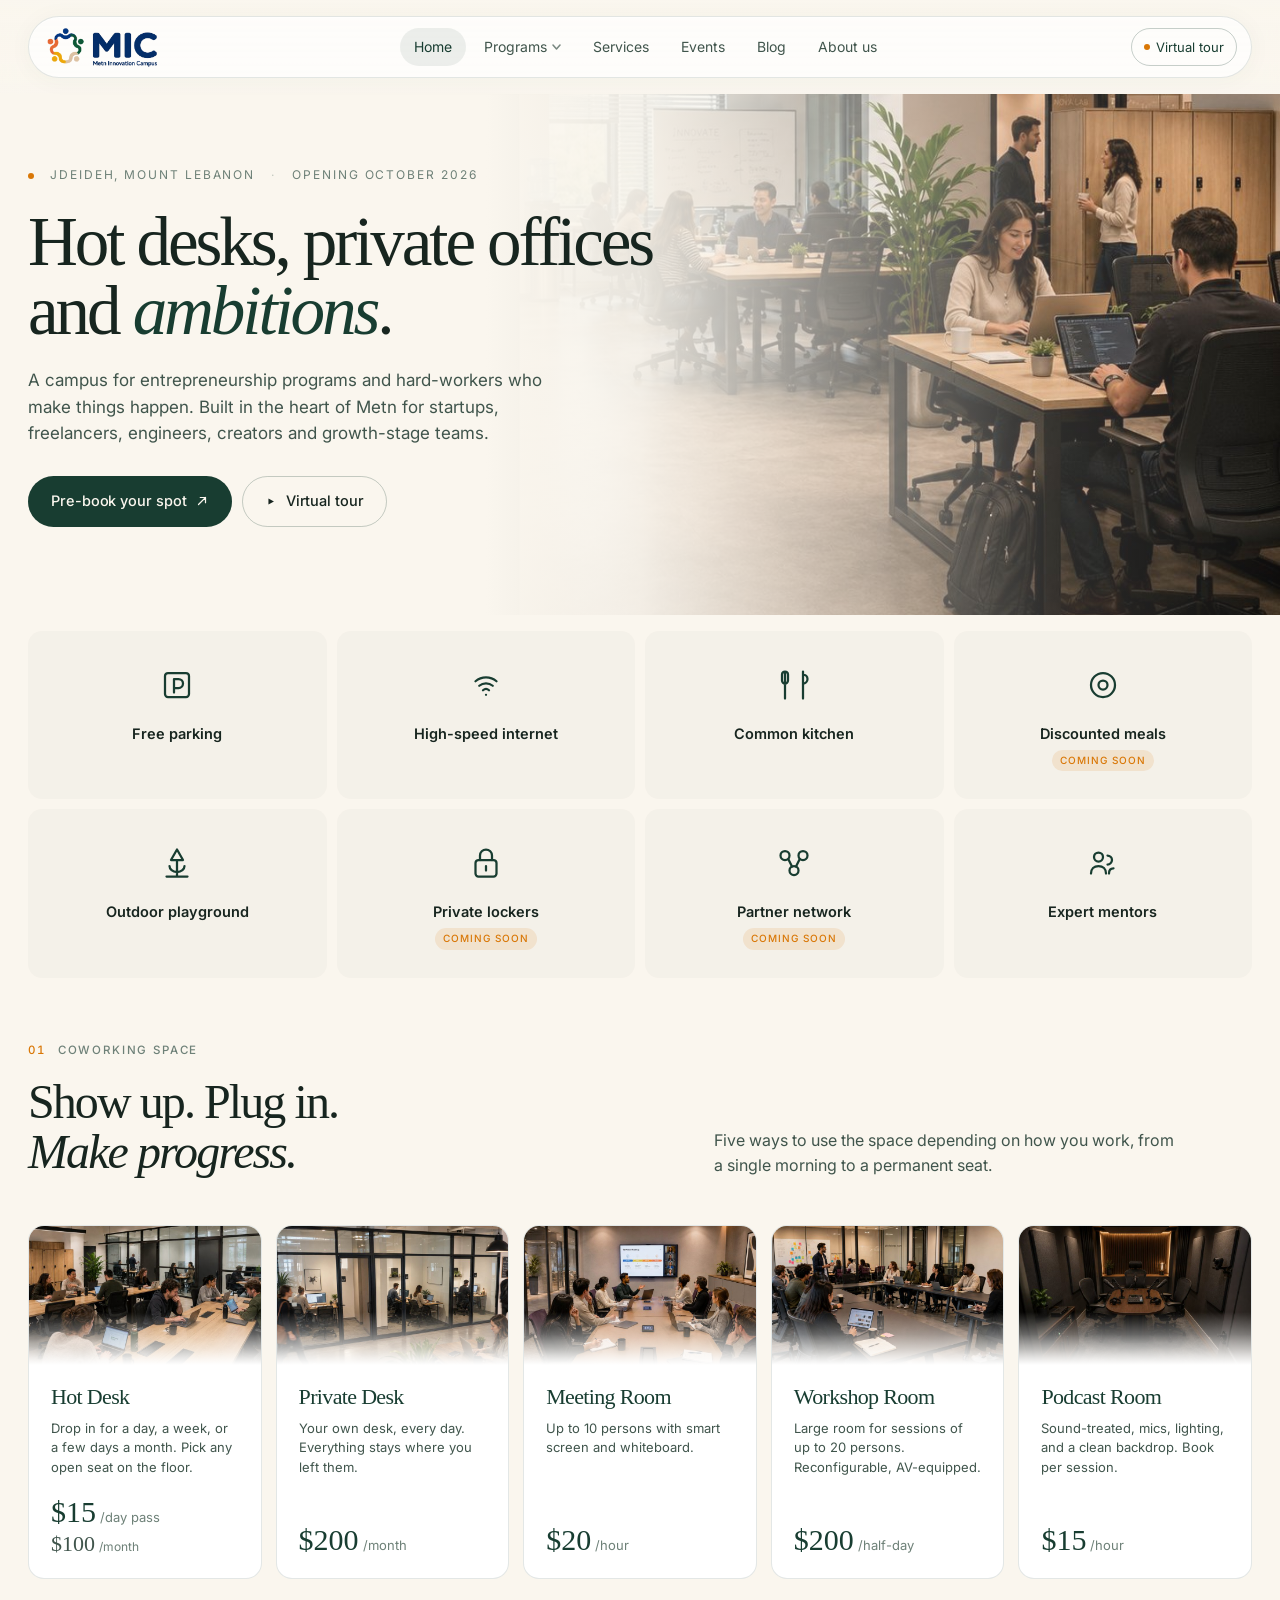
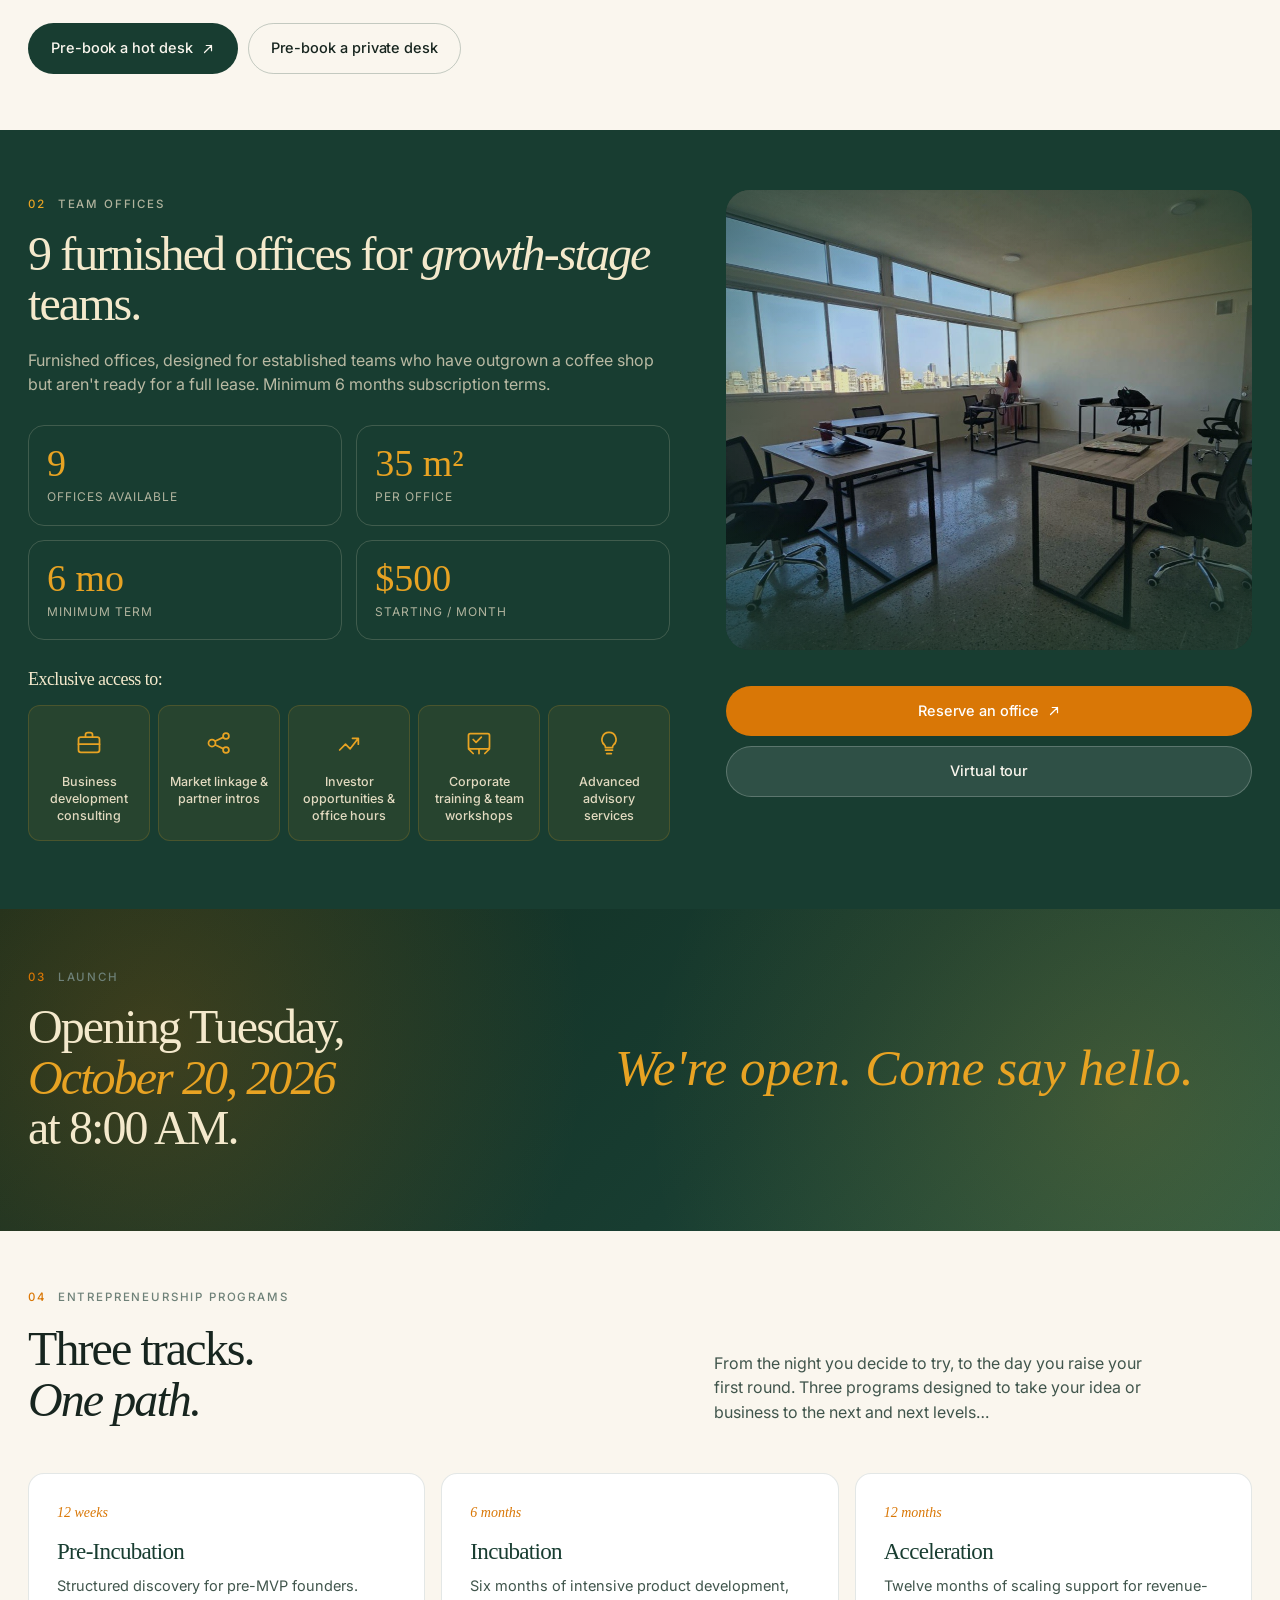
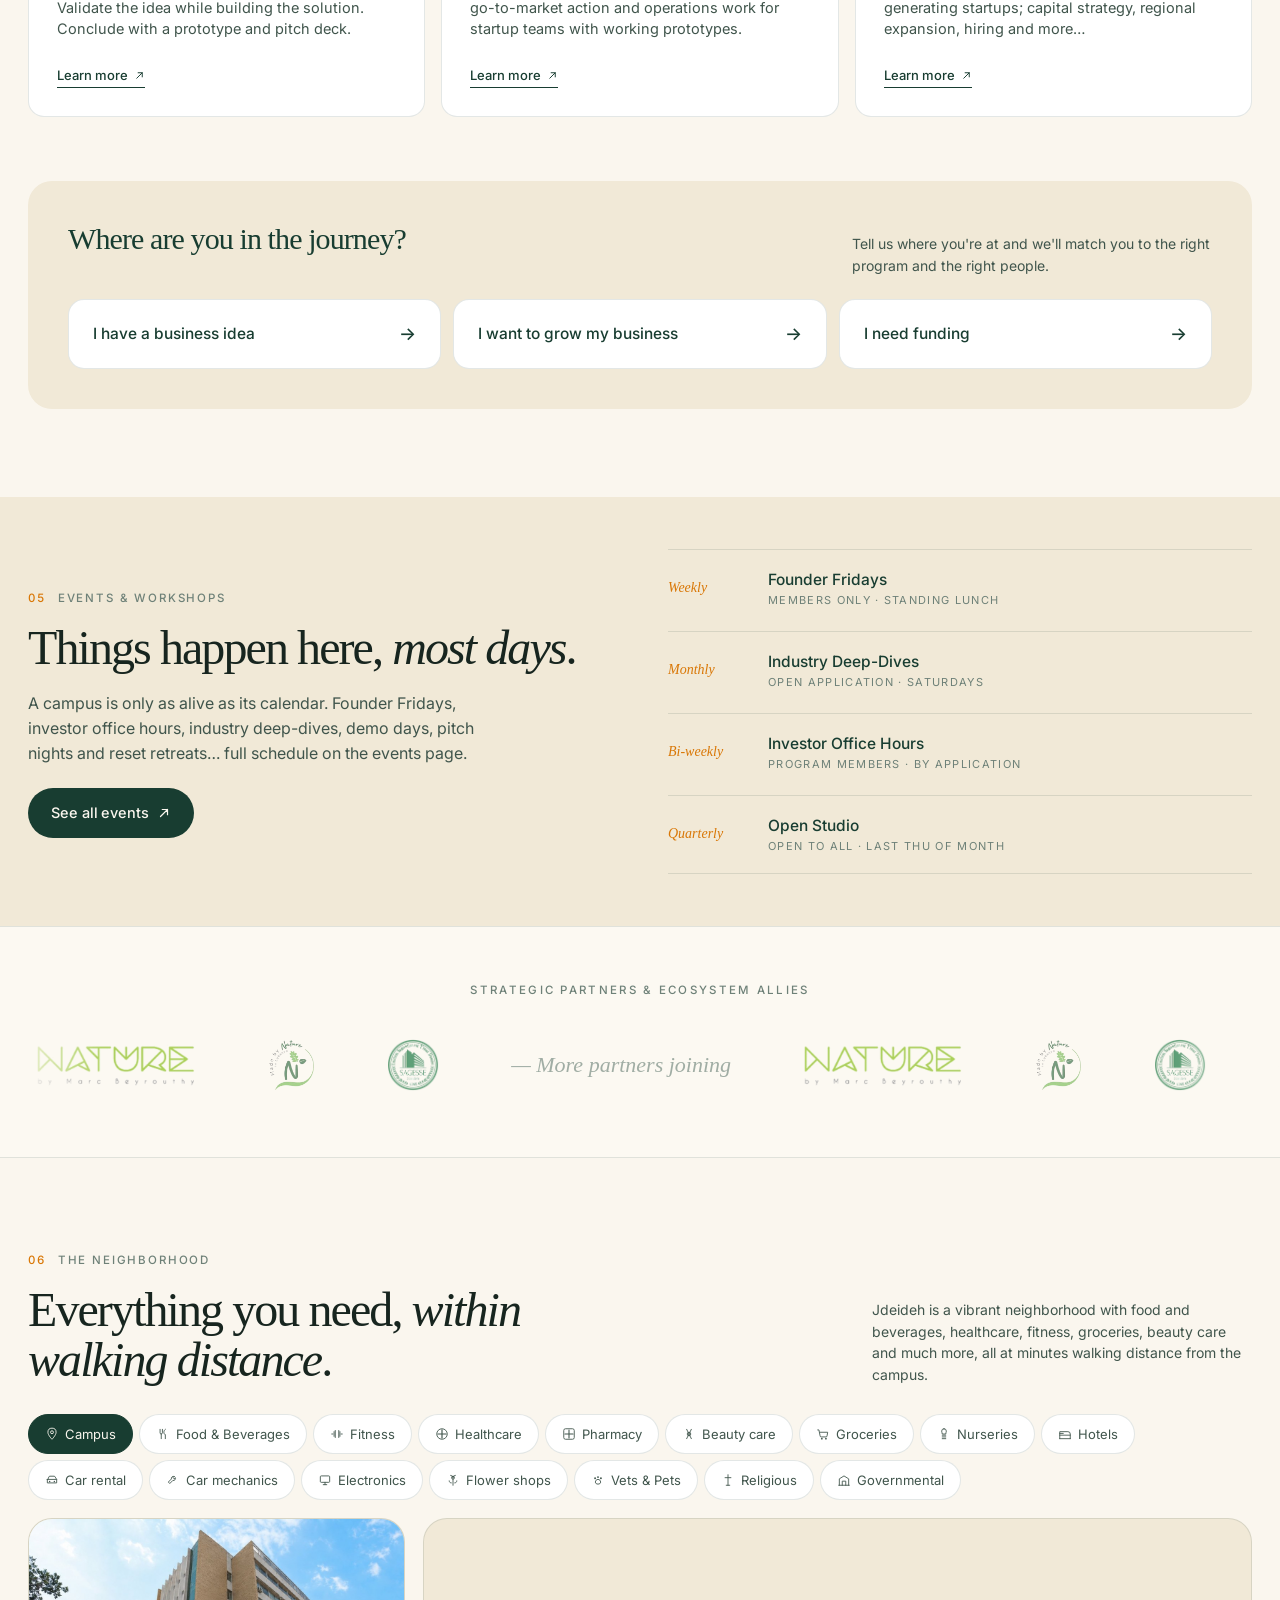
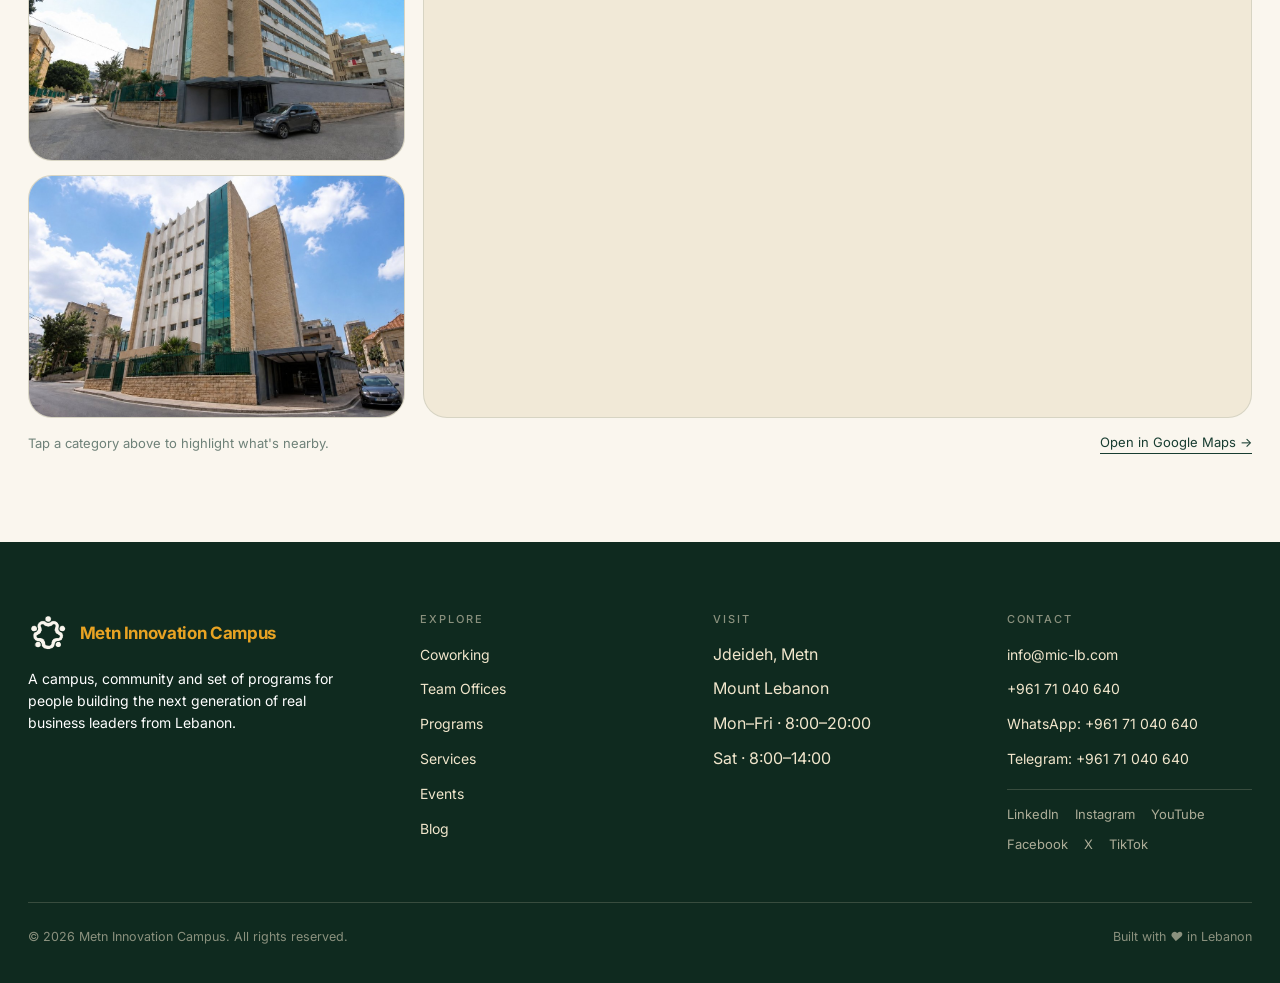
==== commit c8e1c753: "Oct 20 opening date, pricing corrections, new office photo, repo cleanup Content corrections from re" ====
--- a/index.html
+++ b/index.html
@@ -4,6 +4,13 @@
 <meta charset="UTF-8" />
 <meta name="viewport" content="width=device-width, initial-scale=1, viewport-fit=cover" />
 <meta name="theme-color" content="#1B4332" />
+<!-- Google Tag Manager -->
+<script>(function(w,d,s,l,i){w[l]=w[l]||[];w[l].push({'gtm.start':
+new Date().getTime(),event:'gtm.js'});var f=d.getElementsByTagName(s)[0],
+j=d.createElement(s),dl=l!='dataLayer'?'&l='+l:'';j.async=true;j.src=
+'https://www.googletagmanager.com/gtm.js?id='+i+dl;f.parentNode.insertBefore(j,f);
+})(window,document,'script','dataLayer','GTM-WMMGBC8G');</script>
+<!-- End Google Tag Manager -->
 <!-- Google tag (gtag.js) -->
 <script async src="https://www.googletagmanager.com/gtag/js?id=AW-18478405754"></script>
 <script>
@@ -14,10 +21,10 @@
   gtag('config', 'AW-18478405754');
 </script>
 <title>Metn Innovation Campus — Coworking Offices and Programs</title>
-<meta name="description" content="MIC is a coworking campus in Jdeideh, Lebanon. Hot desks, private desks, team offices, and entrepreneurship programs for founders building the next generation of Lebanese companies. Opening October 8, 2026." />
+<meta name="description" content="MIC is a coworking campus in Jdeideh, Lebanon. Hot desks, private desks, team offices, and entrepreneurship programs for founders building the next generation of Lebanese companies. Opening October 20, 2026." />
 <meta name="p:domain_verify" content="decfaae603a974018d593a8186b83097"/>
 <meta property="og:title" content="Metn Innovation Campus" />
-<meta property="og:description" content="Workspaces, programs, and a community for founders in Lebanon. Opening October 8, 2026." />
+<meta property="og:description" content="Workspaces, programs, and a community for founders in Lebanon. Opening October 20, 2026." />
 <meta property="og:type" content="website" />
 <link rel="preconnect" href="https://fonts.googleapis.com" />
 <link rel="preconnect" href="https://fonts.gstatic.com" crossorigin />
@@ -51,7 +58,7 @@
     "latitude": 33.89023889807643,
     "longitude": 35.57016743794244
   },
-  "openingDate": "2026-10-08",
+  "openingDate": "2026-10-20",
   "openingHoursSpecification": [
     {
       "@type": "OpeningHoursSpecification",
@@ -102,6 +109,10 @@
 <link rel="apple-touch-icon" href="mic-icon-128.png" />
 </head>
 <body>
+<!-- Google Tag Manager (noscript) -->
+<noscript><iframe src="https://www.googletagmanager.com/ns.html?id=GTM-WMMGBC8G"
+height="0" width="0" style="display:none;visibility:hidden"></iframe></noscript>
+<!-- End Google Tag Manager (noscript) -->
 
 <!-- ============================================================
      Shared SVG symbols
@@ -274,6 +285,7 @@
       <div class="attr-item">
         <div class="ico"><svg><use href="#i-meal"/></svg></div>
         <div class="label">Discounted meals</div>
+        <span class="soon">Coming soon</span>
       </div>
       <div class="attr-item">
         <div class="ico"><svg><use href="#i-playground"/></svg></div>
@@ -282,6 +294,7 @@
       <div class="attr-item">
         <div class="ico"><svg><use href="#i-locker"/></svg></div>
         <div class="label">Private lockers</div>
+        <span class="soon">Coming soon</span>
       </div>
       <div class="attr-item">
         <div class="ico"><svg><use href="#i-network"/></svg></div>
@@ -337,7 +350,7 @@
         <div class="pkg-body">
           <h4>Meeting Room</h4>
           <p class="pkg-desc">Up to 10 persons with smart screen and whiteboard.</p>
-          <div class="pkg-price">$10<span class="per">/hour</span></div>
+          <div class="pkg-price">$20<span class="per">/hour</span></div>
         </div>
       </div>
       <div class="pkg reveal">
@@ -345,7 +358,7 @@
         <div class="pkg-body">
           <h4>Workshop Room</h4>
           <p class="pkg-desc">Large room for sessions of up to 20 persons. Reconfigurable, AV-equipped.</p>
-          <div class="pkg-price">$200<span class="per">/day</span></div>
+          <div class="pkg-price">$200<span class="per">/half-day</span></div>
         </div>
       </div>
       <div class="pkg reveal">
@@ -429,7 +442,7 @@
 
       <div class="offices-right reveal">
         <div class="offices-visual" aria-hidden="true">
-          <img src="office-photo.jpg" alt="A private team office at MIC" loading="lazy"/>
+          <img src="office-photo.jpg" alt="A furnished team office at MIC, with desks and city views through full-height windows" loading="lazy"/>
         </div>
         <div class="offices-cta">
           <button class="btn btn--amber" data-modal="modal-office">
@@ -452,7 +465,7 @@
     <div class="countdown-grid">
       <div class="countdown-text reveal">
         <span class="eyebrow"><span class="num">03</span> Launch</span>
-        <h2>Opening Thursday,<br/><em>October 8, 2026</em><br/>at 8:00 AM.</h2>
+        <h2>Opening Tuesday,<br/><em>October 20, 2026</em><br/>at 8:00 AM.</h2>
       </div>
 
       <div class="countdown-cells reveal">
@@ -907,10 +920,10 @@
 <div class="modal-backdrop" id="modal-tour" role="dialog" aria-modal="true" aria-hidden="true" aria-labelledby="modal-tour-title">
   <div class="modal">
     <button class="modal-close" data-modal-close aria-label="Close"><svg width="14" height="14"><use href="#close"/></svg></button>
-    <div class="modal-eyebrow">Virtual tour · Launching October 8, 2026</div>
+    <div class="modal-eyebrow">Virtual tour · Launching October 20, 2026</div>
     <h3 id="modal-tour-title">Step inside the campus, <em>from anywhere</em>.</h3>
     <p class="modal-desc">
-      Our 360° immersive tour launches alongside the campus on October 8. Leave your email
+      Our 360° immersive tour launches alongside the campus on October 20. Leave your email
       and we'll send you the link the moment it goes live &mdash; before public release.
     </p>
     <form name="virtual-tour" method="POST" data-netlify="true" data-netlify-honeypot="bot-field">
@@ -934,7 +947,7 @@
     <div class="modal-success" style="display:none;">
       <div class="check"><svg width="28" height="28"><use href="#check"/></svg></div>
       <h3>You're on the list.</h3>
-      <p style="font-size:15px;">We'll send the virtual tour link to your inbox on October 8, 2026.</p>
+      <p style="font-size:15px;">We'll send the virtual tour link to your inbox on October 20, 2026.</p>
     </div>
   </div>
 </div>
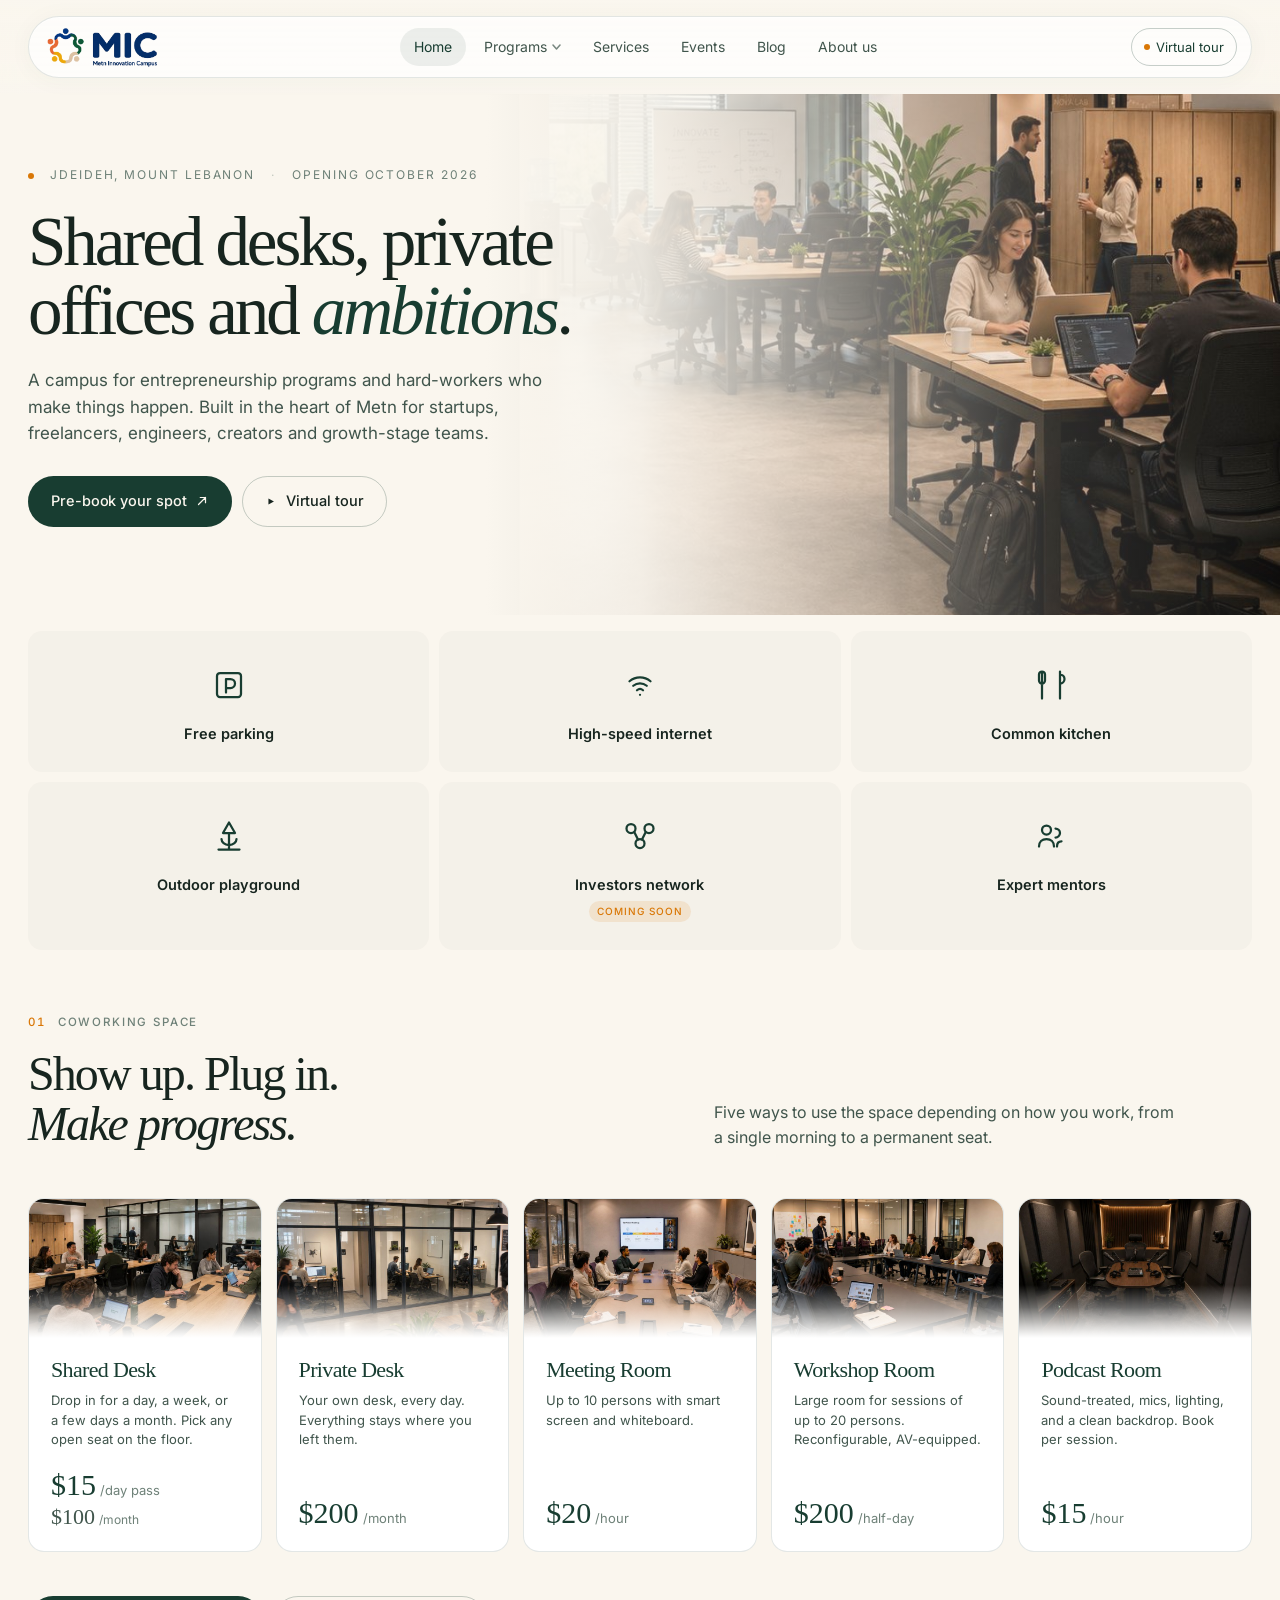
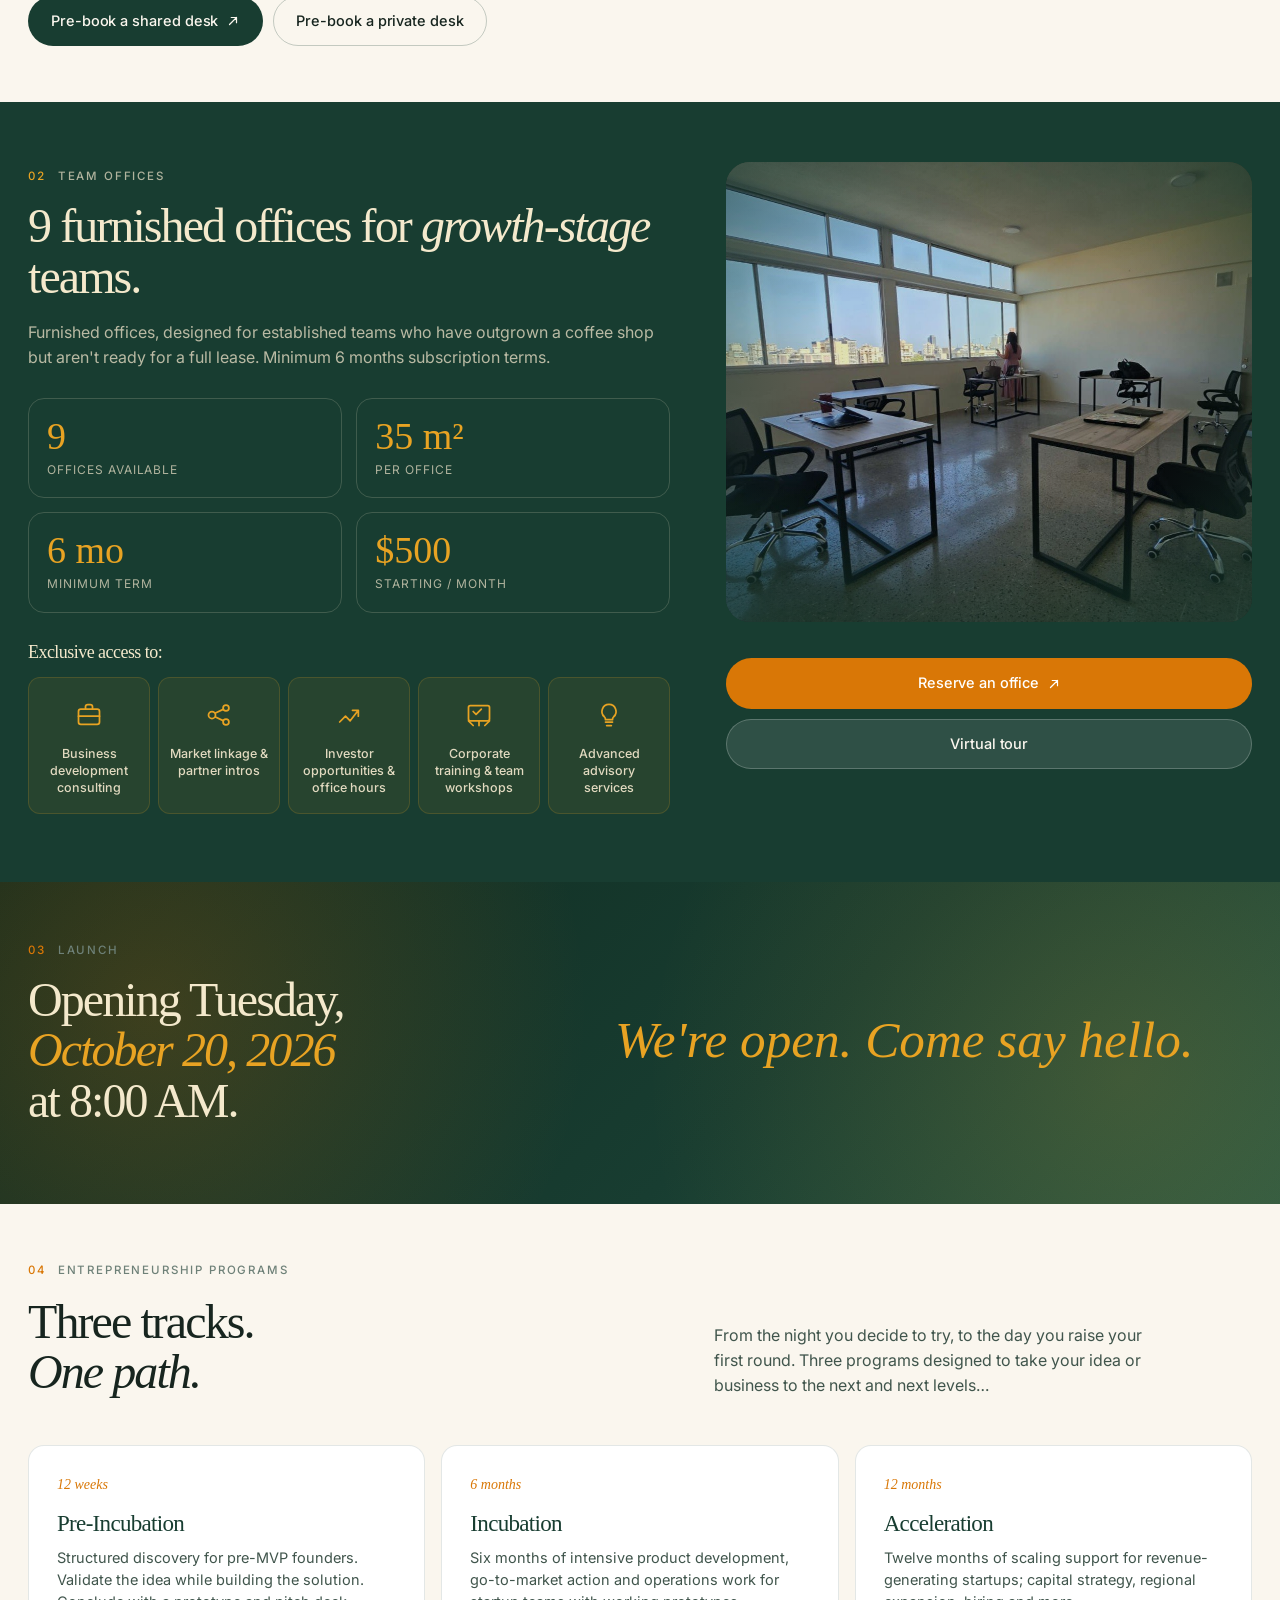
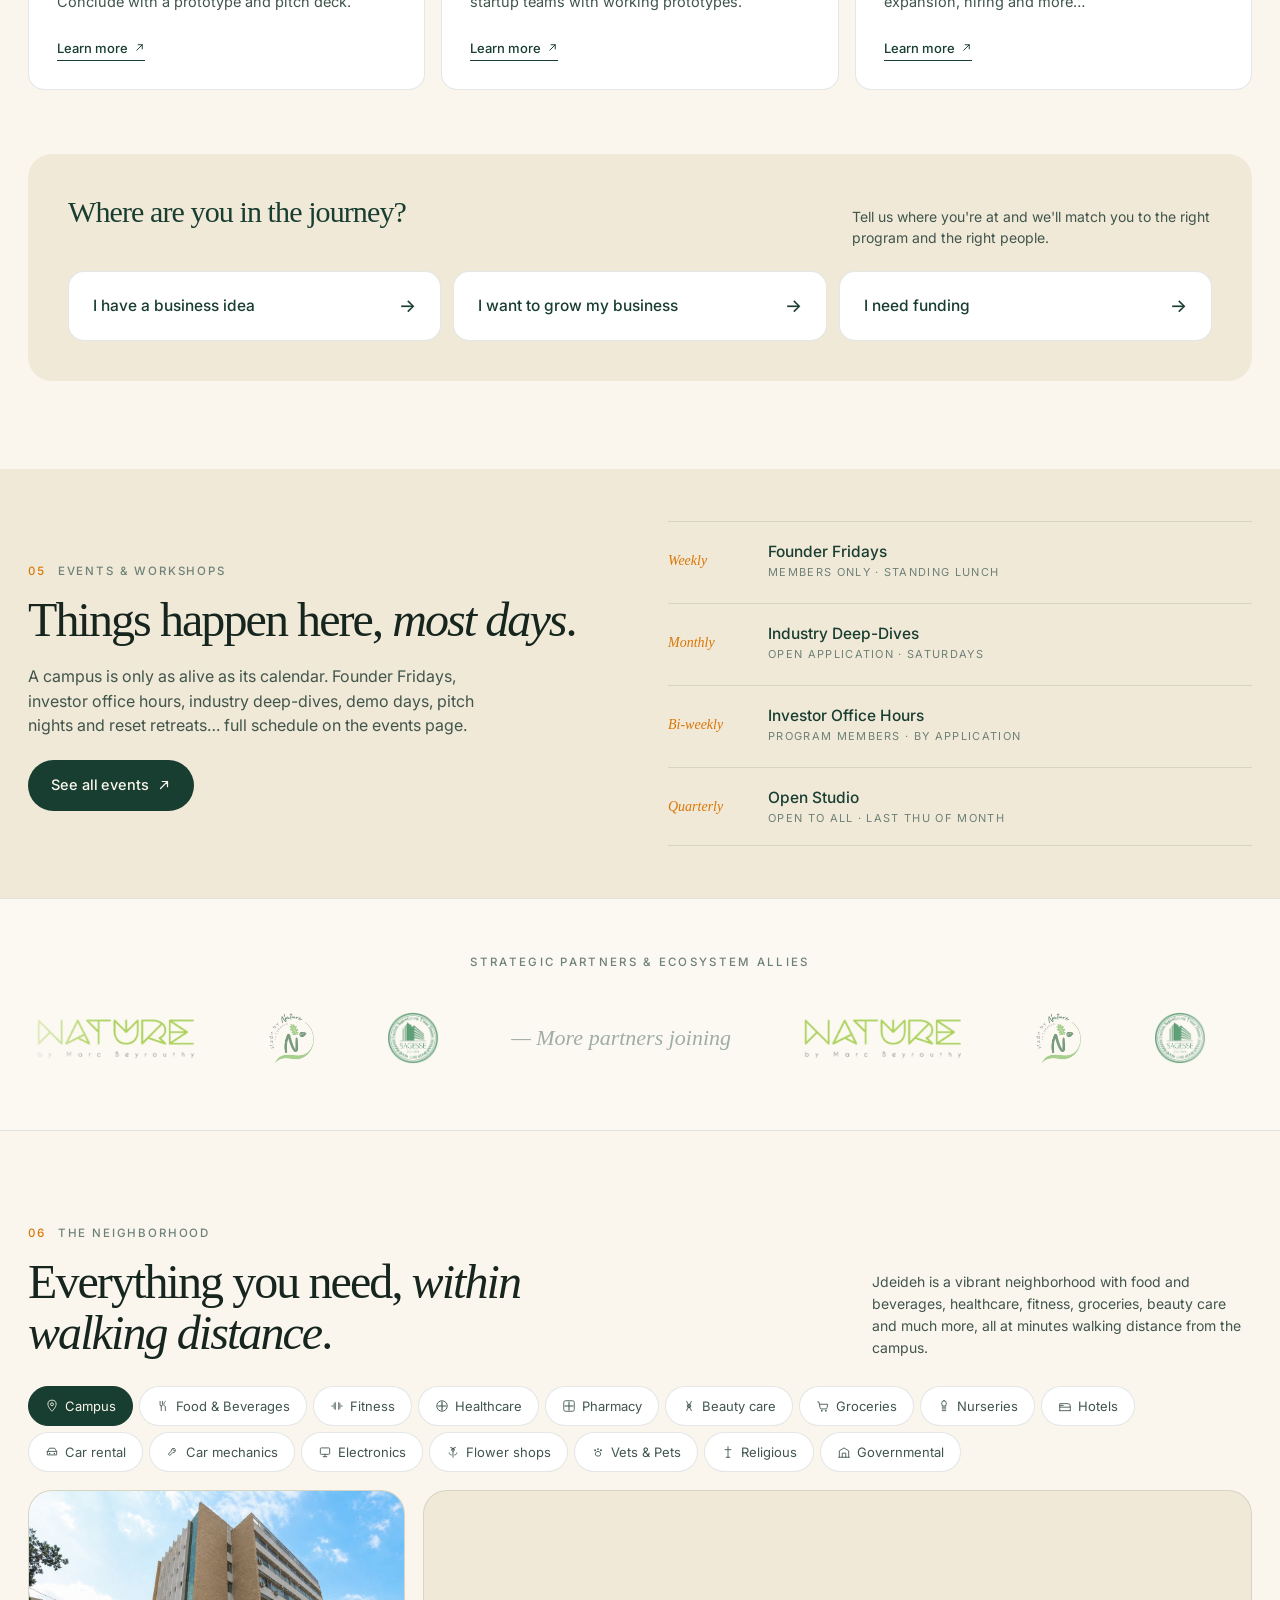
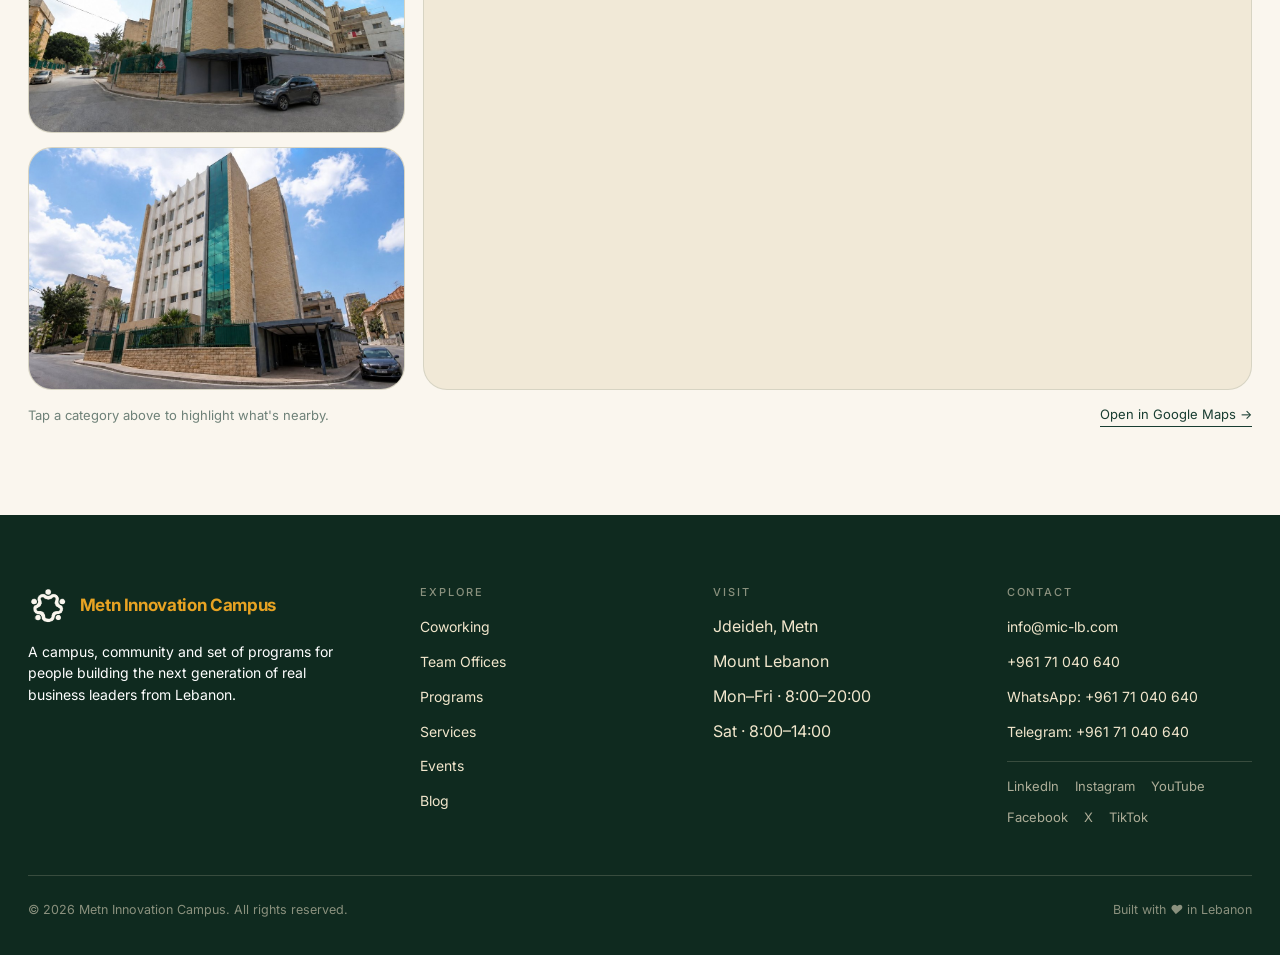
==== commit cc55ba55: "Rename hot desks to shared desks; trim amenity tiles Terminology: - "Hot desk(s)" renamed to "shared" ====
--- a/index.html
+++ b/index.html
@@ -21,7 +21,7 @@
   gtag('config', 'AW-18478405754');
 </script>
 <title>Metn Innovation Campus — Coworking Offices and Programs</title>
-<meta name="description" content="MIC is a coworking campus in Jdeideh, Lebanon. Hot desks, private desks, team offices, and entrepreneurship programs for founders building the next generation of Lebanese companies. Opening October 20, 2026." />
+<meta name="description" content="MIC is a coworking campus in Jdeideh, Lebanon. Shared desks, private desks, team offices, and entrepreneurship programs for founders building the next generation of Lebanese companies. Opening October 20, 2026." />
 <meta name="p:domain_verify" content="decfaae603a974018d593a8186b83097"/>
 <meta property="og:title" content="Metn Innovation Campus" />
 <meta property="og:description" content="Workspaces, programs, and a community for founders in Lebanon. Opening October 20, 2026." />
@@ -140,10 +140,8 @@
     <symbol id="i-wifi" viewBox="0 0 24 24"><path d="M5 9.5a11 11 0 0 1 14 0 M7.5 12.5a7 7 0 0 1 9 0 M10 15.5a3 3 0 0 1 4 0 M12 18.5h.01" stroke="currentColor" stroke-width="1.5" fill="none" stroke-linecap="round"/></symbol>
     <symbol id="i-kitchen" viewBox="0 0 24 24"><path d="M6 3v8m0 0a2 2 0 0 1-2-2V5a2 2 0 0 1 2-2m0 8a2 2 0 0 0 2-2V5a2 2 0 0 0-2-2m0 8v10m12-18v8m0 10v-10m0 0a3 3 0 0 0 0-6" stroke="currentColor" stroke-width="1.5" fill="none" stroke-linecap="round"/></symbol>
     <symbol id="i-coffee" viewBox="0 0 24 24"><path d="M4 11h12v4a4 4 0 0 1-4 4H8a4 4 0 0 1-4-4v-4Zm12 2h2a2 2 0 0 1 0 4h-2M7 6c0-1 1-1 1-2s-1-1-1-2M11 6c0-1 1-1 1-2s-1-1-1-2" stroke="currentColor" stroke-width="1.5" fill="none" stroke-linecap="round"/></symbol>
-    <symbol id="i-meal" viewBox="0 0 24 24"><circle cx="12" cy="12" r="8" stroke="currentColor" stroke-width="1.5" fill="none"/><circle cx="12" cy="12" r="3" stroke="currentColor" stroke-width="1.5" fill="none"/></symbol>
     <symbol id="i-playground" viewBox="0 0 24 24"><path d="M12 3l4 7H8l4-7Zm0 7v11M5 21h14M7 14c0 2 2 4 5 4s5-2 5-4" stroke="currentColor" stroke-width="1.5" fill="none" stroke-linecap="round" stroke-linejoin="round"/></symbol>
     <symbol id="i-parking" viewBox="0 0 24 24"><rect x="4" y="4" width="16" height="16" rx="2" stroke="currentColor" stroke-width="1.5" fill="none"/><path d="M10 17V8h3a3 3 0 0 1 0 6h-3" stroke="currentColor" stroke-width="1.5" fill="none" stroke-linecap="round" stroke-linejoin="round"/></symbol>
-    <symbol id="i-locker" viewBox="0 0 24 24"><rect x="5" y="10" width="14" height="11" rx="2" stroke="currentColor" stroke-width="1.5" fill="none"/><path d="M8 10V7a4 4 0 0 1 8 0v3M12 14v3" stroke="currentColor" stroke-width="1.5" fill="none" stroke-linecap="round"/></symbol>
     <symbol id="i-network" viewBox="0 0 24 24"><circle cx="6" cy="7" r="3" stroke="currentColor" stroke-width="1.5" fill="none"/><circle cx="18" cy="7" r="3" stroke="currentColor" stroke-width="1.5" fill="none"/><circle cx="12" cy="17" r="3" stroke="currentColor" stroke-width="1.5" fill="none"/><path d="M8 9l3 6M16 9l-3 6" stroke="currentColor" stroke-width="1.5" fill="none"/></symbol>
     <symbol id="i-mentor" viewBox="0 0 24 24"><circle cx="9" cy="8" r="3" stroke="currentColor" stroke-width="1.5" fill="none"/><path d="M4 19c0-3 2-5 5-5s5 2 5 5M15 7c1.5 0 3 1.3 3 3s-1.5 3-3 3M16 19c0-2 1-3.5 3-3.5" stroke="currentColor" stroke-width="1.5" fill="none" stroke-linecap="round"/></symbol>
 
@@ -242,7 +240,7 @@
           <span class="sep">·</span>
           <span>Opening October 2026</span>
         </div>
-        <h1>Hot desks, private offices and&nbsp;<em>ambitions</em>.</h1>
+        <h1>Shared desks, private offices and&nbsp;<em>ambitions</em>.</h1>
         <p class="hero-sub">
           A campus for entrepreneurship programs and hard-workers who make things happen.
           Built in the heart of Metn for startups, freelancers, engineers, creators and growth-stage teams.
@@ -283,22 +281,12 @@
         <div class="label">Common kitchen</div>
       </div>
       <div class="attr-item">
-        <div class="ico"><svg><use href="#i-meal"/></svg></div>
-        <div class="label">Discounted meals</div>
-        <span class="soon">Coming soon</span>
-      </div>
-      <div class="attr-item">
         <div class="ico"><svg><use href="#i-playground"/></svg></div>
         <div class="label">Outdoor playground</div>
       </div>
       <div class="attr-item">
-        <div class="ico"><svg><use href="#i-locker"/></svg></div>
-        <div class="label">Private lockers</div>
-        <span class="soon">Coming soon</span>
-      </div>
-      <div class="attr-item">
         <div class="ico"><svg><use href="#i-network"/></svg></div>
-        <div class="label">Partner network</div>
+        <div class="label">Investors network</div>
         <span class="soon">Coming soon</span>
       </div>
       <div class="attr-item">
@@ -327,9 +315,9 @@
 
     <div class="cw-packages">
       <div class="pkg reveal">
-        <figure class="pkg-photo"><img src="pkg-hot-desk.jpg" alt="Hot desk area at MIC" loading="lazy"/></figure>
+        <figure class="pkg-photo"><img src="pkg-hot-desk.jpg" alt="Shared desk area at MIC" loading="lazy"/></figure>
         <div class="pkg-body">
-          <h4>Hot Desk</h4>
+          <h4>Shared Desk</h4>
           <p class="pkg-desc">Drop in for a day, a week, or a few days a month. Pick any open seat on the floor.</p>
           <div class="pkg-price-group">
             <div class="pkg-price">$15<span class="per">/day pass</span></div>
@@ -373,7 +361,7 @@
 
     <div class="mt-lg reveal" style="display:flex;gap:10px;flex-wrap:wrap;align-items:center;">
       <button class="btn btn--primary" data-modal="modal-hot">
-        Pre-book a hot desk <svg class="arr" width="14" height="14"><use href="#arr"/></svg>
+        Pre-book a shared desk <svg class="arr" width="14" height="14"><use href="#arr"/></svg>
       </button>
       <button class="btn btn--ghost" data-modal="modal-private">
         Pre-book a private desk
@@ -774,11 +762,11 @@
      Modals
      ============================================================ -->
 
-<!-- Modal: Hot Desk Pre-book -->
+<!-- Modal: Shared Desk Pre-book -->
 <div class="modal-backdrop" id="modal-hot" role="dialog" aria-modal="true" aria-hidden="true" aria-labelledby="modal-hot-title">
   <div class="modal">
     <button class="modal-close" data-modal-close aria-label="Close"><svg width="14" height="14"><use href="#close"/></svg></button>
-    <div class="modal-eyebrow">Pre-book · Hot Desk · $100/month</div>
+    <div class="modal-eyebrow">Pre-book · Shared Desk · $100/month</div>
     <h3 id="modal-hot-title">Drop in. <em>Plug in.</em></h3>
     <p class="modal-desc">
       The most flexible way to use the campus. Pick any open seat on the floor, any day of the week.
@@ -811,7 +799,7 @@
     <div class="modal-success" style="display:none;">
       <div class="check"><svg width="28" height="28"><use href="#check"/></svg></div>
       <h3>You're on the list.</h3>
-      <p style="font-size:15px;">We'll be in touch within 48 hours to confirm your hot desk pre-booking.</p>
+      <p style="font-size:15px;">We'll be in touch within 48 hours to confirm your shared desk pre-booking.</p>
     </div>
   </div>
 </div>
--- a/styles.css
+++ b/styles.css
@@ -444,7 +444,7 @@
 
 .attractions-grid {
   display: grid;
-  grid-template-columns: repeat(4, 1fr);
+  grid-template-columns: repeat(3, 1fr);
   gap: 10px;
 }
 @media (max-width: 880px) { .attractions-grid { grid-template-columns: repeat(2, 1fr); } }
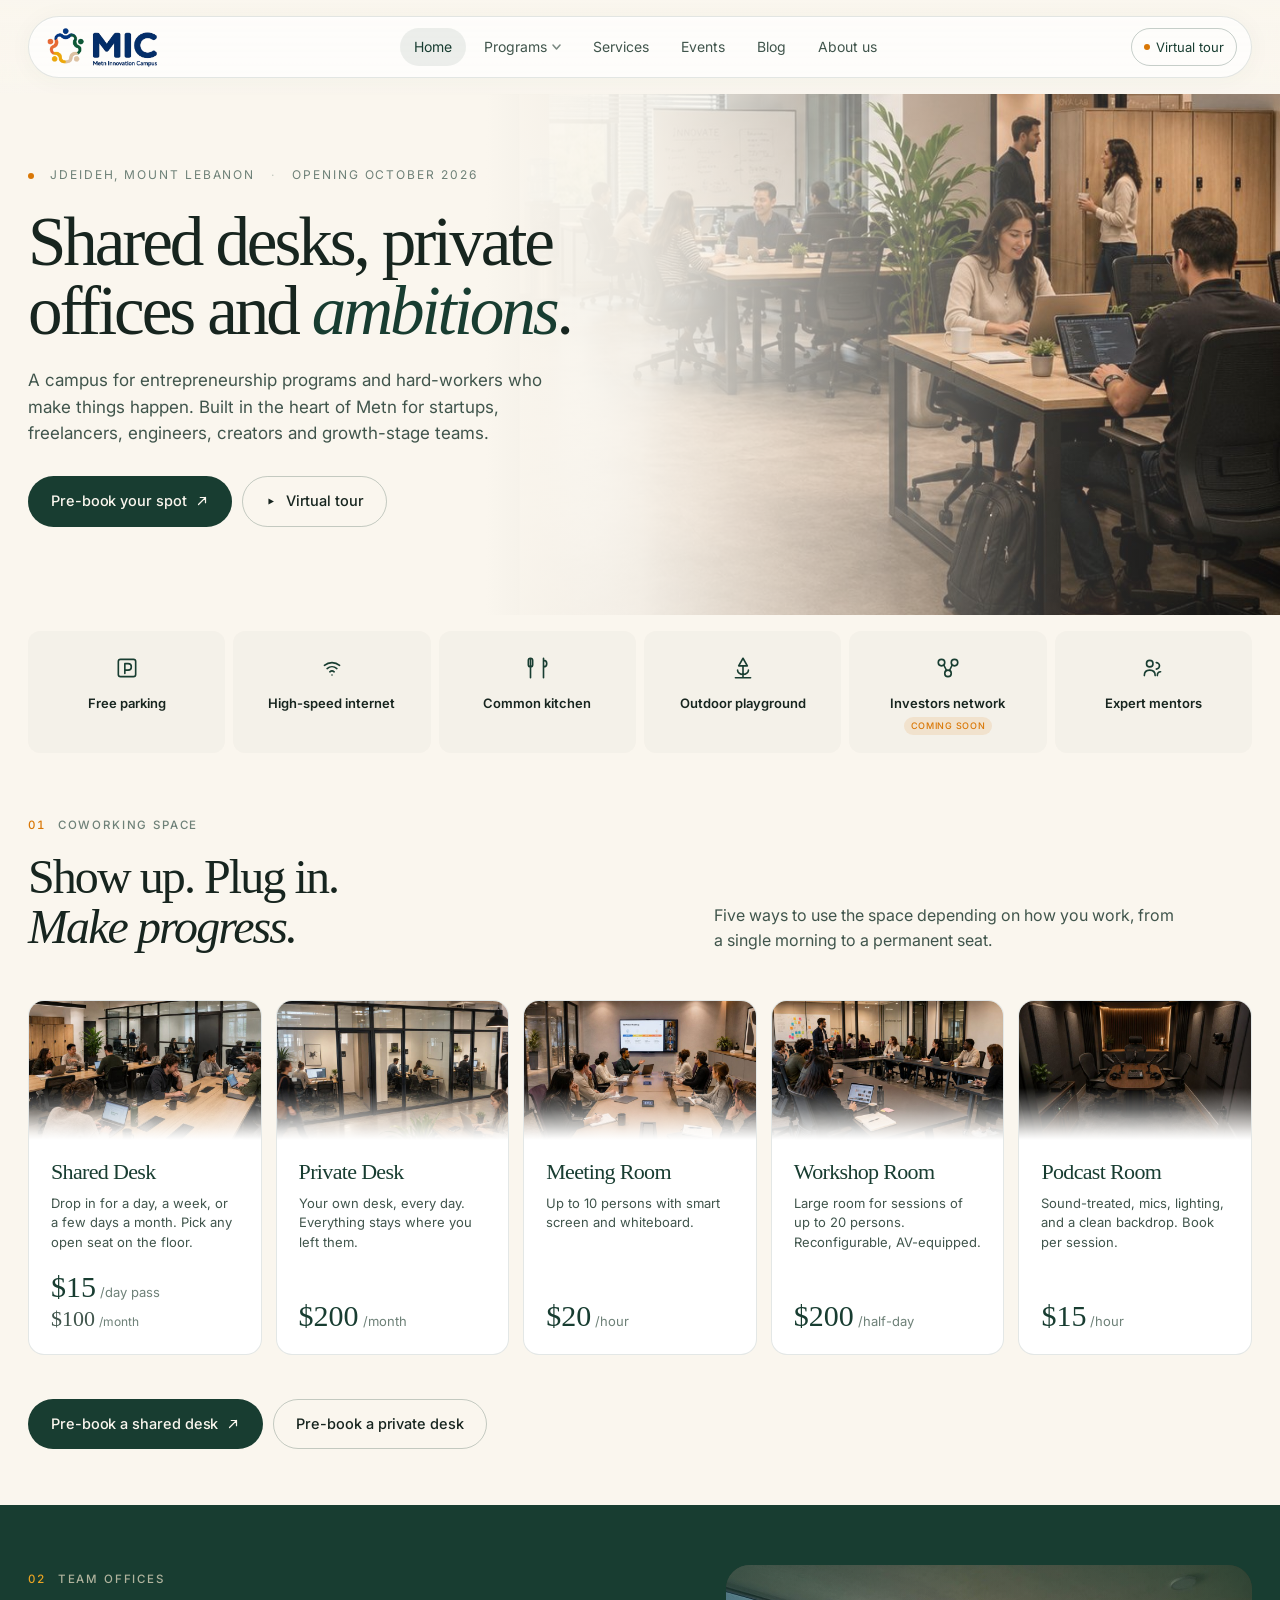
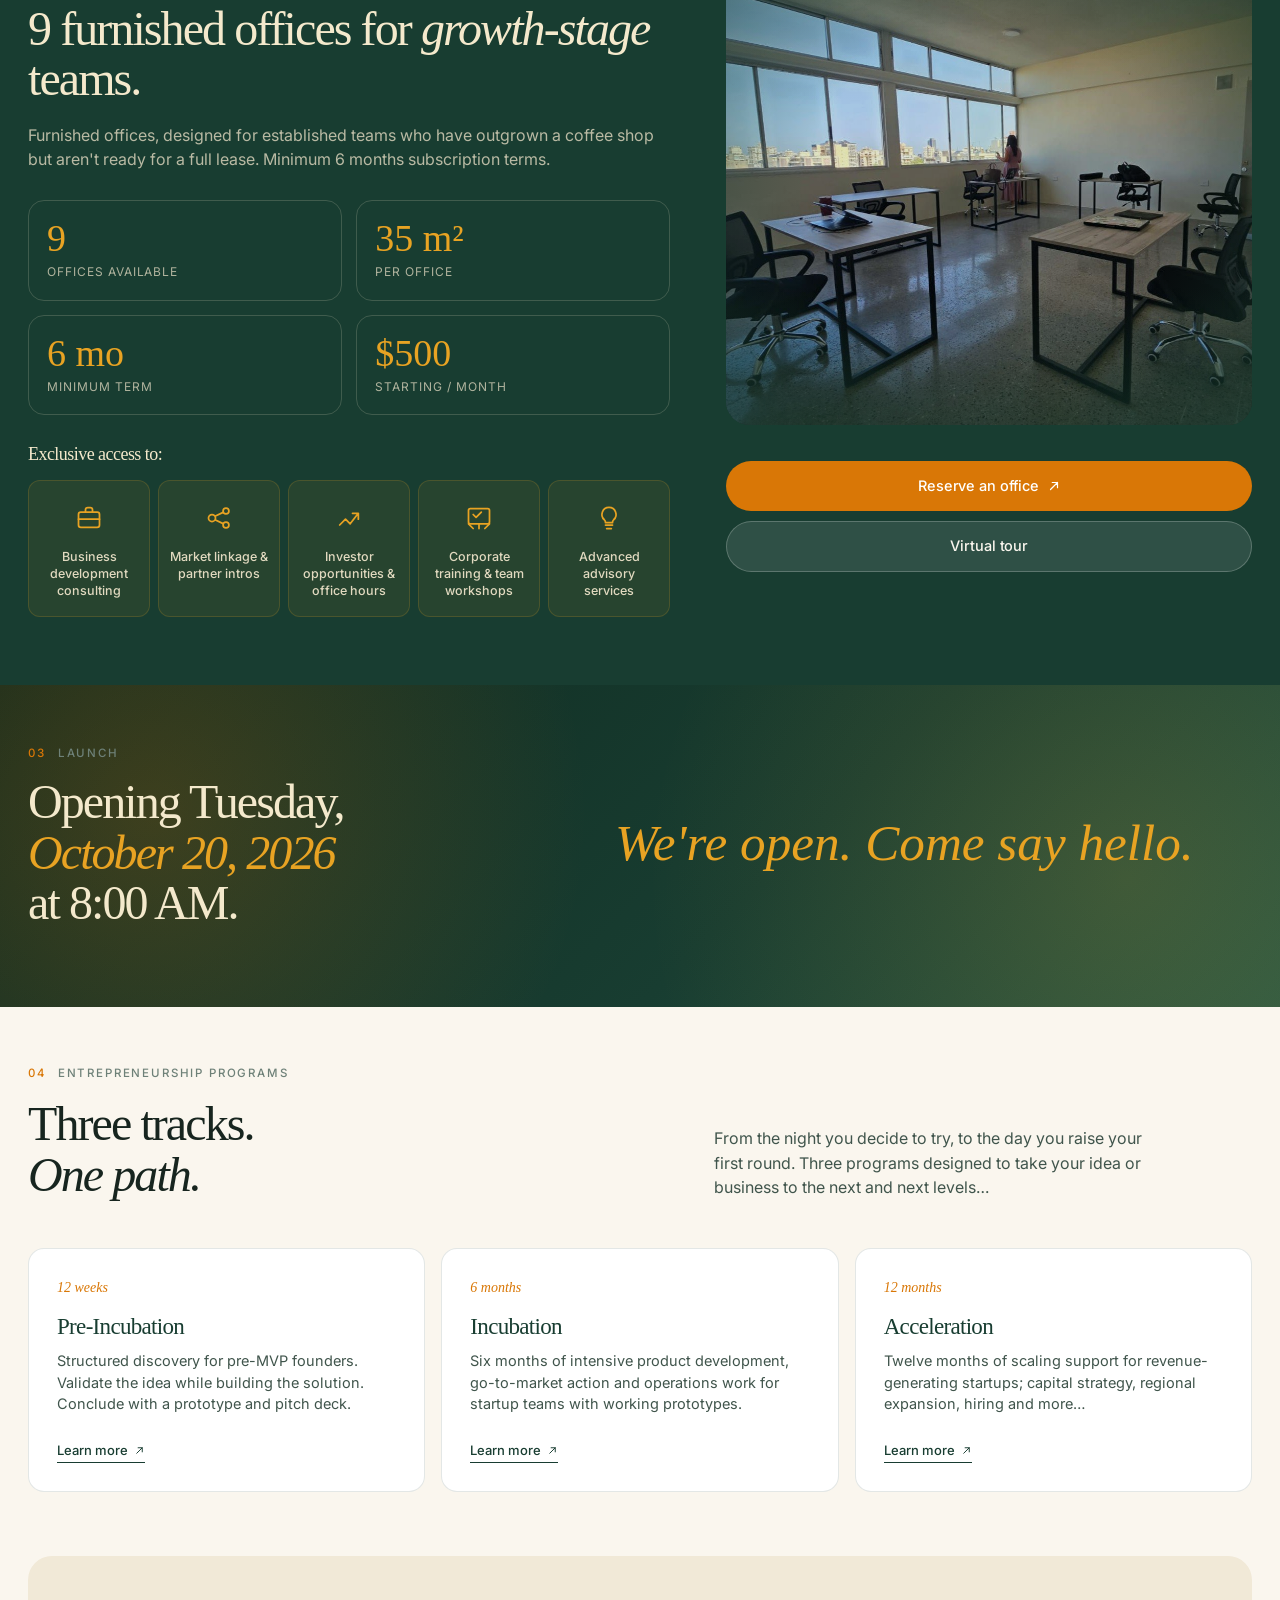
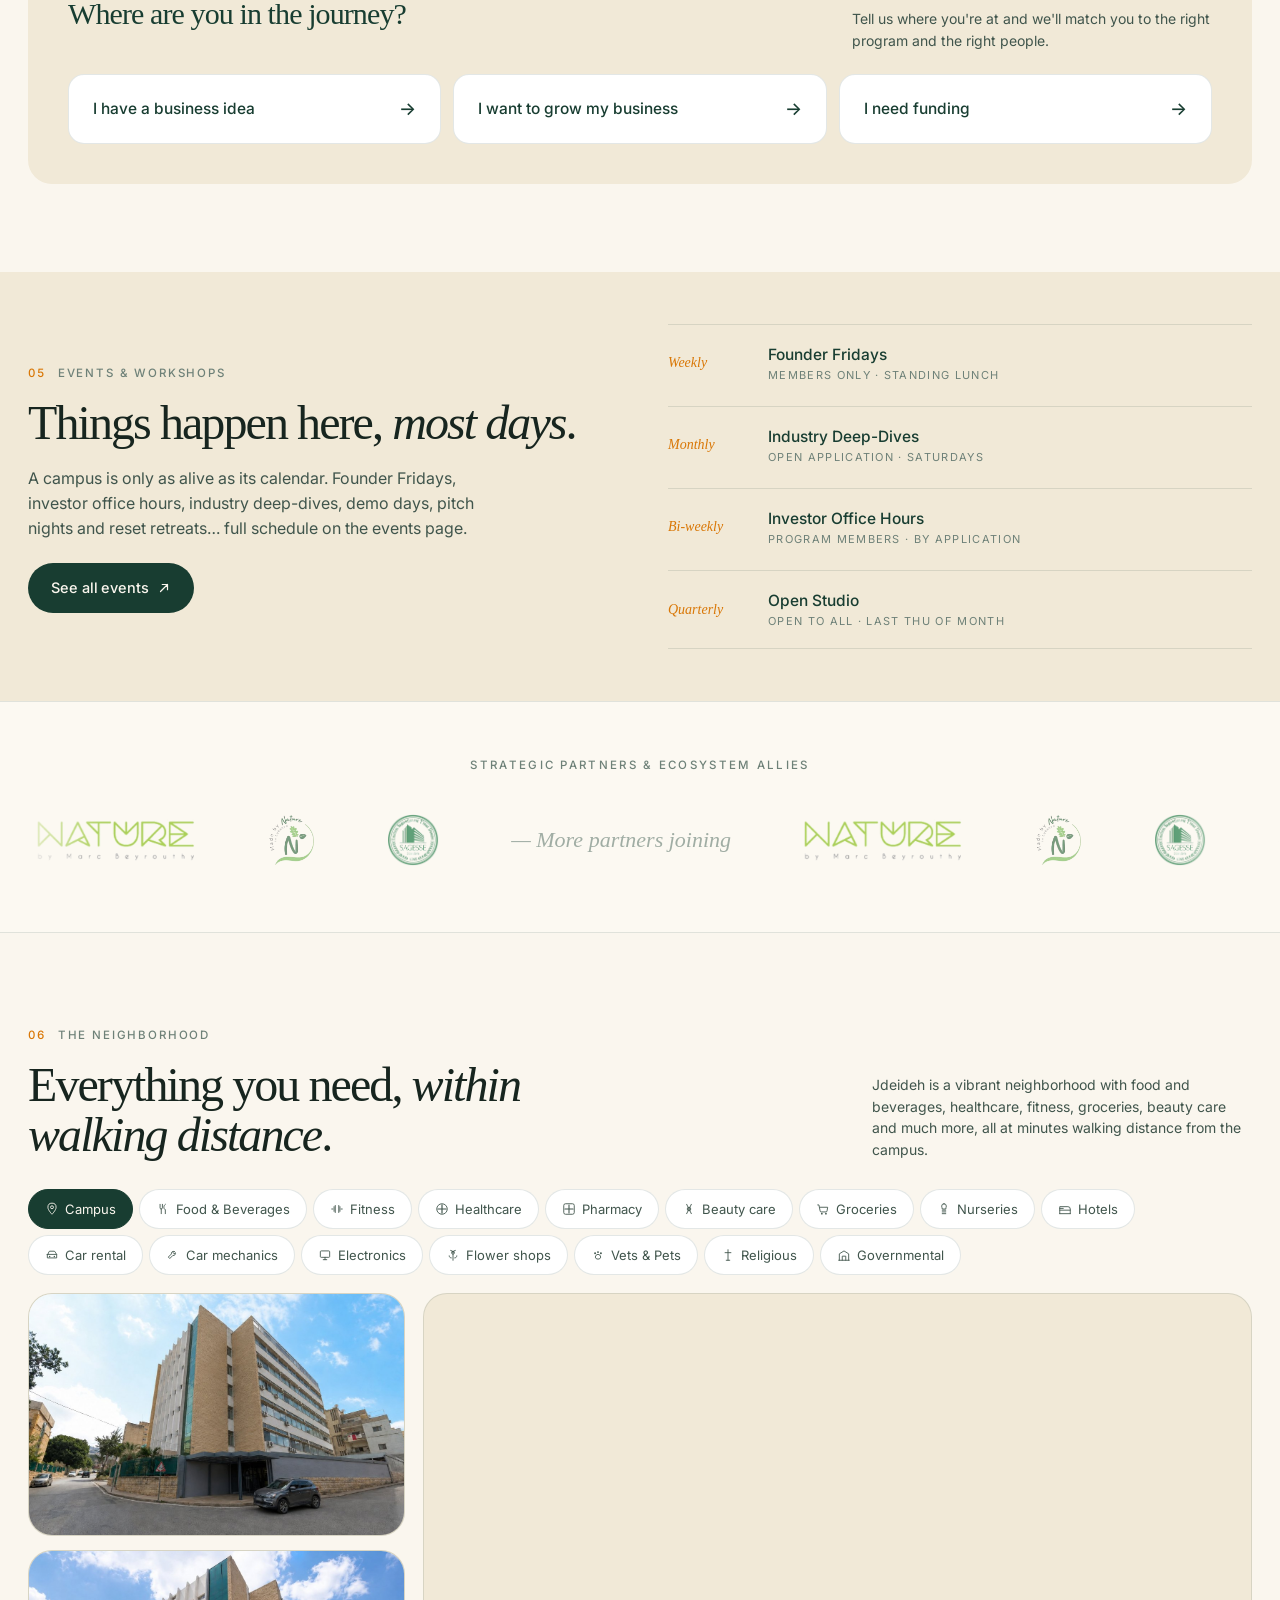
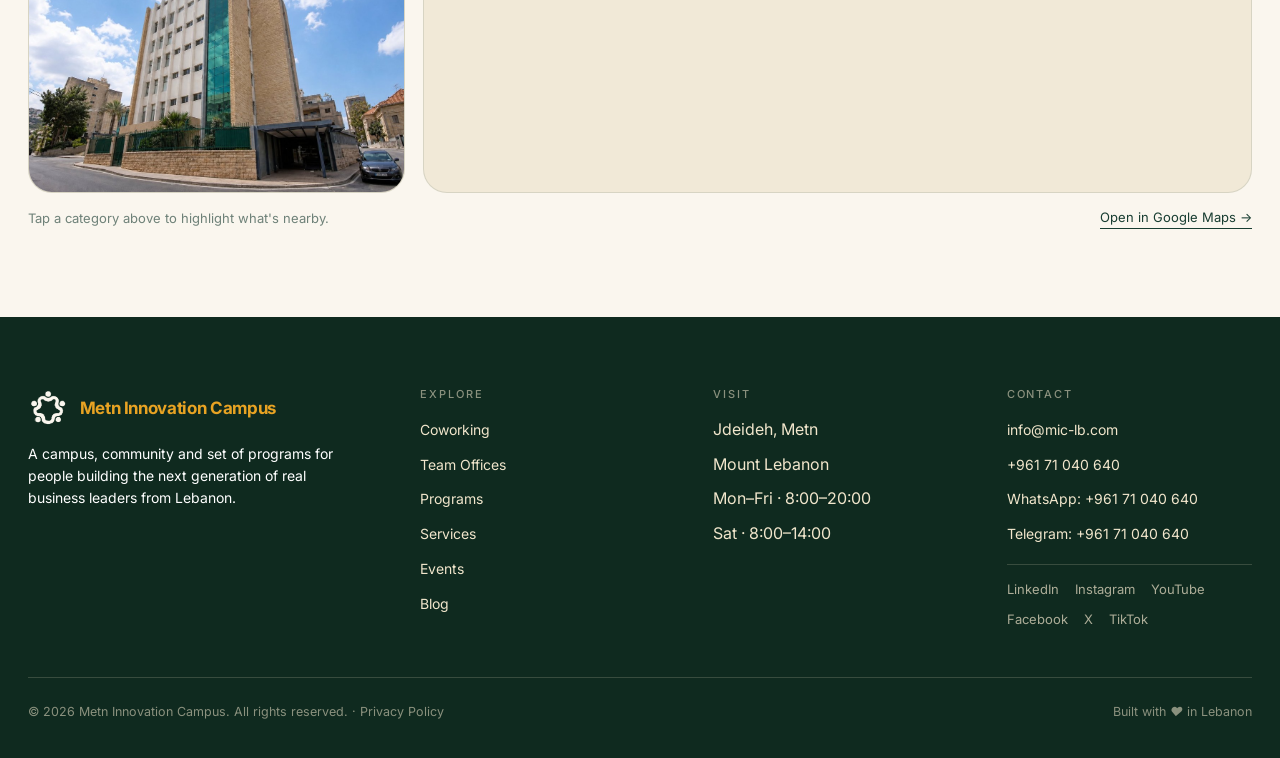
==== commit d9356699: "Add privacy policy page for LinkedIn lead gen ads New /privacy page, written against MIC's actual da" ====
--- a/index.html
+++ b/index.html
@@ -752,7 +752,7 @@
       </div>
     </div>
     <div class="footer-bottom">
-      <span>© 2026 Metn Innovation Campus. All rights reserved.</span>
+      <span>© 2026 Metn Innovation Campus. All rights reserved. · <a href="privacy.html">Privacy Policy</a></span>
       <span>Built with <em>♥</em> in Lebanon</span>
     </div>
   </div>
--- a/styles.css
+++ b/styles.css
@@ -444,45 +444,45 @@
 
 .attractions-grid {
   display: grid;
-  grid-template-columns: repeat(3, 1fr);
-  gap: 10px;
-}
-@media (max-width: 880px) { .attractions-grid { grid-template-columns: repeat(2, 1fr); } }
-@media (max-width: 440px) { .attractions-grid { grid-template-columns: repeat(2, 1fr); } }
+  grid-template-columns: repeat(6, 1fr);
+  gap: 8px;
+}
+@media (max-width: 1080px) { .attractions-grid { grid-template-columns: repeat(3, 1fr); } }
+@media (max-width: 560px)  { .attractions-grid { grid-template-columns: repeat(2, 1fr); } }
 
 .attr-item {
   position: relative;
   display: flex; flex-direction: column; align-items: center;
   text-align: center;
-  padding: 28px 16px;
-  border-radius: 14px;
+  padding: 18px 10px;
+  border-radius: 12px;
   background: rgba(27,67,50,0.025);
   transition: background 0.25s var(--ease), transform 0.25s var(--ease);
 }
 .attr-item:hover { background: rgba(27,67,50,0.07); transform: translateY(-2px); }
 .attr-item .ico {
-  width: 52px; height: 52px;
+  width: 38px; height: 38px;
   display: grid; place-items: center;
   color: var(--cedar);
-  margin-bottom: 14px;
-}
-.attr-item .ico svg { width: 36px; height: 36px; }
+  margin-bottom: 8px;
+}
+.attr-item .ico svg { width: 26px; height: 26px; }
 .attr-item .label {
-  font-size: 14.5px;
+  font-size: 13px;
   font-weight: 600;
   color: var(--ink);
   line-height: 1.3;
 }
 .attr-item .soon {
   display: inline-block;
-  margin-top: 6px;
-  font-size: 10px;
+  margin-top: 5px;
+  font-size: 9px;
   font-weight: 500;
-  letter-spacing: 0.1em;
+  letter-spacing: 0.08em;
   text-transform: uppercase;
   color: var(--amber);
   background: rgba(217,119,6,0.12);
-  padding: 3px 8px;
+  padding: 2px 7px;
   border-radius: 999px;
 }
 
@@ -1795,3 +1795,105 @@
     grid-template-columns: 1fr !important; gap: 32px !important;
   }
 }
+
+/* ============================================================
+   LEGAL PAGES (privacy policy)
+   ============================================================ */
+.legal-head {
+  background: var(--bg-warm);
+  border-bottom: 1px solid var(--line);
+  padding: 56px 0 44px;
+}
+.legal-head h1 {
+  margin: 14px 0 0;
+  font-family: var(--serif);
+  font-size: clamp(38px, 5.4vw, 60px);
+  line-height: 1.05;
+  letter-spacing: -0.02em;
+  color: var(--cedar);
+}
+.legal-head h1 em { font-style: italic; color: var(--cedar-light); }
+.legal-updated {
+  margin: 16px 0 0;
+  font-size: 13px;
+  letter-spacing: 0.04em;
+  color: var(--ink-mute);
+}
+
+.legal {
+  max-width: 780px;
+  padding-block: 52px 76px;
+}
+.legal-lede {
+  font-size: 18px;
+  line-height: 1.7;
+  color: var(--ink);
+  padding-bottom: 8px;
+  margin-bottom: 8px;
+}
+.legal h2 {
+  margin: 44px 0 14px;
+  font-family: var(--sans);
+  font-size: 19px;
+  font-weight: 650;
+  letter-spacing: -0.01em;
+  color: var(--cedar);
+}
+.legal h3 {
+  margin: 28px 0 10px;
+  font-family: var(--sans);
+  font-size: 15.5px;
+  font-weight: 650;
+  color: var(--ink);
+}
+.legal p,
+.legal li {
+  font-size: 15.5px;
+  line-height: 1.75;
+  color: var(--ink-soft);
+}
+.legal p { margin: 0 0 14px; }
+.legal ul {
+  margin: 0 0 16px;
+  padding-left: 20px;
+  list-style: disc;
+}
+.legal li { margin-bottom: 8px; }
+.legal li::marker { color: var(--cedar-light); }
+.legal strong { color: var(--ink); font-weight: 600; }
+.legal a {
+  color: var(--cedar-light);
+  text-decoration: underline;
+  text-underline-offset: 2px;
+}
+.legal a:hover { color: var(--cedar); }
+
+.legal ul.legal-contact {
+  list-style: none;
+  padding: 18px 22px;
+  margin: 0 0 16px;
+  background: rgba(27,67,50,0.025);
+  border-radius: var(--r-sm);
+}
+.legal ul.legal-contact li {
+  display: flex;
+  gap: 14px;
+  margin-bottom: 8px;
+}
+.legal ul.legal-contact li:last-child { margin-bottom: 0; }
+.legal ul.legal-contact strong {
+  flex: 0 0 76px;
+  padding-top: 3px;
+  font-size: 11.5px;
+  letter-spacing: 0.12em;
+  text-transform: uppercase;
+  color: var(--ink-mute);
+  font-weight: 500;
+}
+
+@media (max-width: 620px) {
+  .legal-head { padding: 40px 0 34px; }
+  .legal { padding-block: 40px 56px; }
+  .legal ul.legal-contact li { display: block; }
+  .legal ul.legal-contact strong { display: block; margin-bottom: 2px; padding-top: 0; }
+}
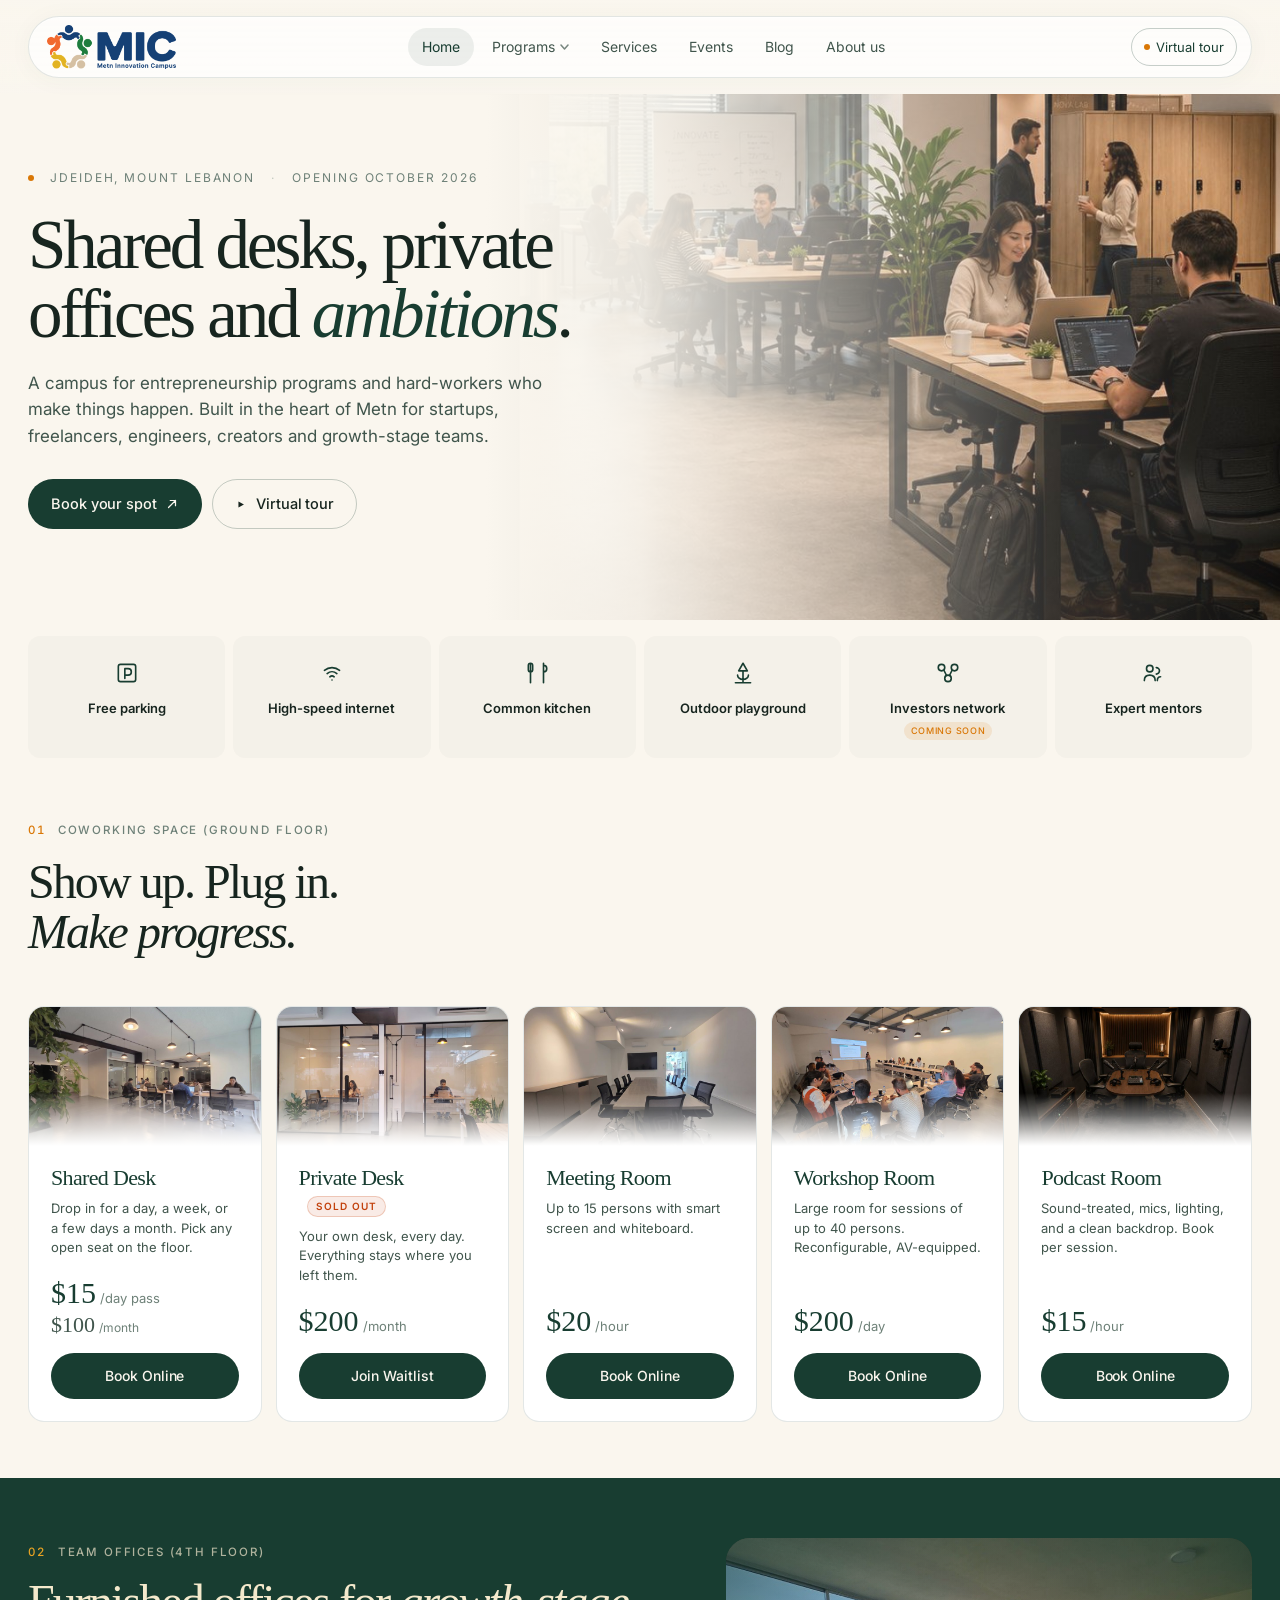
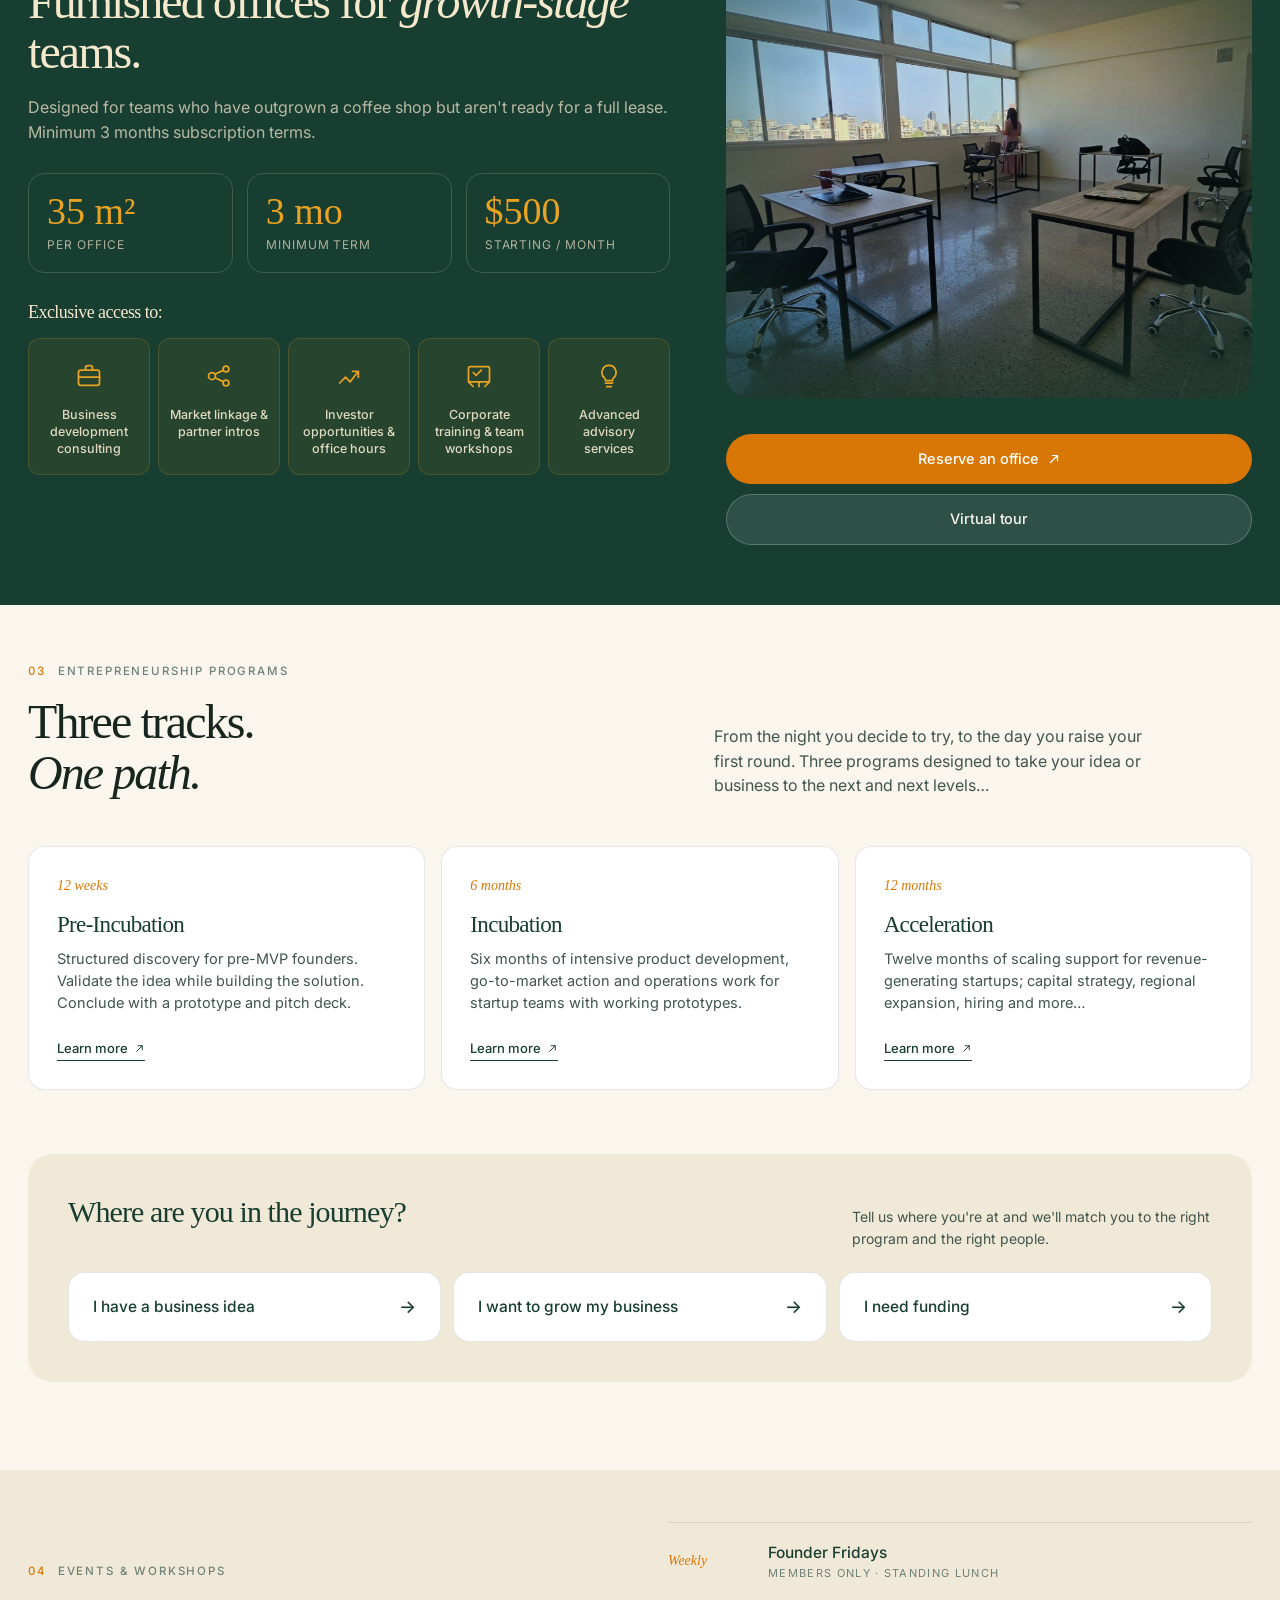
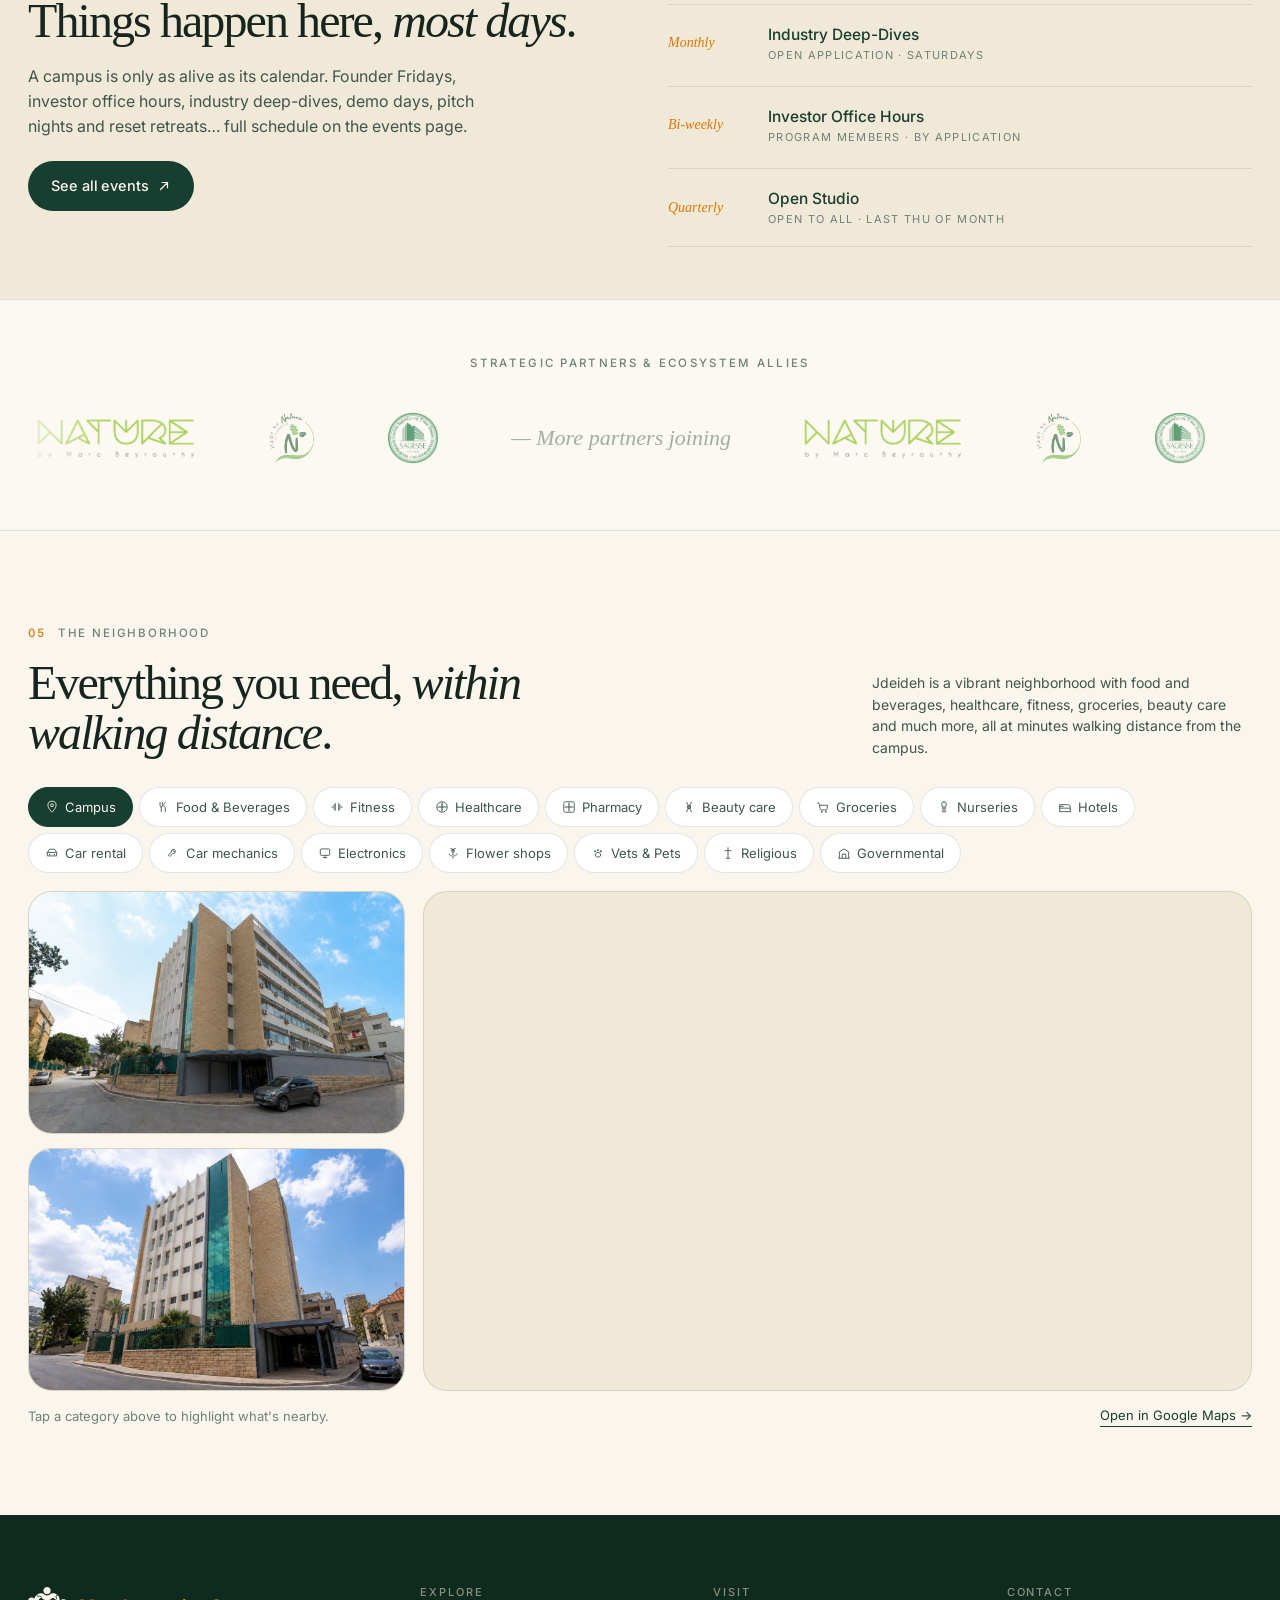
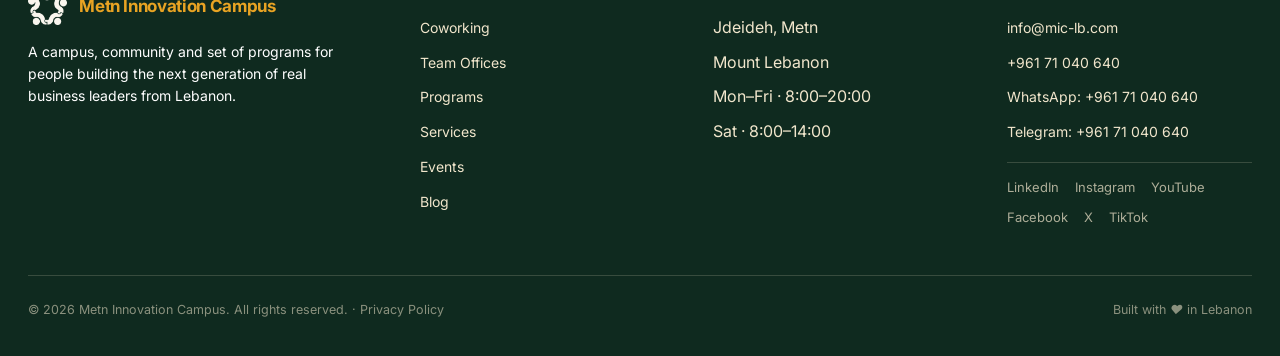
==== commit 6423ae52: "New logo, real room photos, online booking, open-for-business copy Logo: regenerated all four assets" ====
--- a/index.html
+++ b/index.html
@@ -247,7 +247,7 @@
         </p>
         <div class="hero-actions">
           <button class="btn btn--primary" data-modal="modal-hot">
-            Pre-book your spot <svg class="arr" width="14" height="14"><use href="#arr"/></svg>
+            Book your spot <svg class="arr" width="14" height="14"><use href="#arr"/></svg>
           </button>
           <button class="btn btn--ghost" data-modal="modal-tour">
             <svg width="11" height="11" style="margin-right:2px"><use href="#i-play"/></svg>
@@ -303,13 +303,9 @@
 <section class="section" id="coworking">
   <div class="container">
     <div class="section-head reveal">
-      <span class="eyebrow"><span class="num">01</span> Coworking Space</span>
+      <span class="eyebrow"><span class="num">01</span> Coworking Space (Ground Floor)</span>
       <div class="h-row">
         <h2>Show up. Plug in.<br/><em>Make progress.</em></h2>
-        <p>
-          Five ways to use the space depending on how you work,
-          from a single morning to a permanent seat.
-        </p>
       </div>
     </div>
 
@@ -323,30 +319,42 @@
             <div class="pkg-price">$15<span class="per">/day pass</span></div>
             <div class="pkg-price pkg-price--alt">$100<span class="per">/month</span></div>
           </div>
+          <div class="pkg-cta">
+            <button class="btn btn--primary btn--block pkg-btn" data-modal="modal-hot">Book Online</button>
+          </div>
         </div>
       </div>
       <div class="pkg reveal">
         <figure class="pkg-photo"><img src="pkg-private-desk.jpg" alt="Private desks at MIC" loading="lazy"/></figure>
         <div class="pkg-body">
-          <h4>Private Desk</h4>
+          <h4>Private Desk <span class="pkg-flag">Sold out</span></h4>
           <p class="pkg-desc">Your own desk, every day. Everything stays where you left them.</p>
           <div class="pkg-price">$200<span class="per">/month</span></div>
+          <div class="pkg-cta">
+            <button class="btn btn--primary btn--block pkg-btn" data-modal="modal-private">Join Waitlist</button>
+          </div>
         </div>
       </div>
       <div class="pkg reveal">
         <figure class="pkg-photo"><img src="pkg-meeting.jpg" alt="Meeting room at MIC" loading="lazy"/></figure>
         <div class="pkg-body">
           <h4>Meeting Room</h4>
-          <p class="pkg-desc">Up to 10 persons with smart screen and whiteboard.</p>
+          <p class="pkg-desc">Up to 15 persons with smart screen and whiteboard.</p>
           <div class="pkg-price">$20<span class="per">/hour</span></div>
+          <div class="pkg-cta">
+            <button class="btn btn--primary btn--block pkg-btn" data-modal="modal-book" data-space="Meeting Room">Book Online</button>
+          </div>
         </div>
       </div>
       <div class="pkg reveal">
         <figure class="pkg-photo"><img src="pkg-workshop.jpg" alt="Workshop room at MIC" loading="lazy"/></figure>
         <div class="pkg-body">
           <h4>Workshop Room</h4>
-          <p class="pkg-desc">Large room for sessions of up to 20 persons. Reconfigurable, AV-equipped.</p>
-          <div class="pkg-price">$200<span class="per">/half-day</span></div>
+          <p class="pkg-desc">Large room for sessions of up to 40 persons. Reconfigurable, AV-equipped.</p>
+          <div class="pkg-price">$200<span class="per">/day</span></div>
+          <div class="pkg-cta">
+            <button class="btn btn--primary btn--block pkg-btn" data-modal="modal-book" data-space="Workshop Room">Book Online</button>
+          </div>
         </div>
       </div>
       <div class="pkg reveal">
@@ -355,18 +363,13 @@
           <h4>Podcast Room</h4>
           <p class="pkg-desc">Sound-treated, mics, lighting, and a clean backdrop. Book per session.</p>
           <div class="pkg-price">$15<span class="per">/hour</span></div>
-        </div>
-      </div>
-    </div>
-
-    <div class="mt-lg reveal" style="display:flex;gap:10px;flex-wrap:wrap;align-items:center;">
-      <button class="btn btn--primary" data-modal="modal-hot">
-        Pre-book a shared desk <svg class="arr" width="14" height="14"><use href="#arr"/></svg>
-      </button>
-      <button class="btn btn--ghost" data-modal="modal-private">
-        Pre-book a private desk
-      </button>
-    </div>
+          <div class="pkg-cta">
+            <button class="btn btn--primary btn--block pkg-btn" data-modal="modal-book" data-space="Podcast Room">Book Online</button>
+          </div>
+        </div>
+      </div>
+    </div>
+
   </div>
 </section>
 
@@ -377,24 +380,20 @@
   <div class="container">
     <div class="offices-grid">
       <div class="offices-text reveal">
-        <span class="eyebrow"><span class="num">02</span> Team Offices</span>
-        <h2 style="margin:14px 0 18px;">9 furnished offices for <em>growth-stage</em> teams.</h2>
+        <span class="eyebrow"><span class="num">02</span> Team Offices (4th Floor)</span>
+        <h2 style="margin:14px 0 18px;">Furnished offices for <em>growth-stage</em> teams.</h2>
         <p>
-          Furnished offices, designed for established teams who have outgrown a coffee shop
-          but aren't ready for a full lease. Minimum 6 months subscription terms.
+          Designed for teams who have outgrown a coffee shop but aren't ready for a full
+          lease. Minimum 3 months subscription terms.
         </p>
 
         <div class="offices-stats">
-          <div class="stat">
-            <div class="num">9</div>
-            <div class="lbl">Offices available</div>
-          </div>
           <div class="stat">
             <div class="num">35 m²</div>
             <div class="lbl">Per office</div>
           </div>
           <div class="stat">
-            <div class="num">6 mo</div>
+            <div class="num">3 mo</div>
             <div class="lbl">Minimum term</div>
           </div>
           <div class="stat">
@@ -446,38 +445,12 @@
 </section>
 
 <!-- ============================================================
-     Countdown
-     ============================================================ -->
-<section class="countdown-section">
-  <div class="container countdown-inner">
-    <div class="countdown-grid">
-      <div class="countdown-text reveal">
-        <span class="eyebrow"><span class="num">03</span> Launch</span>
-        <h2>Opening Tuesday,<br/><em>October 20, 2026</em><br/>at 8:00 AM.</h2>
-      </div>
-
-      <div class="countdown-cells reveal">
-        <div id="countdown" class="countdown">
-          <div class="cd-cell"><div class="val" id="cdDays">00</div><div class="lbl">Days</div></div>
-          <div class="cd-cell"><div class="val" id="cdHours">00</div><div class="lbl">Hours</div></div>
-          <div class="cd-cell"><div class="val" id="cdMins">00</div><div class="lbl">Minutes</div></div>
-          <div class="cd-cell"><div class="val" id="cdSecs">00</div><div class="lbl">Seconds</div></div>
-        </div>
-        <div id="countdownDone" class="countdown-done" style="display:none;">
-          We're open. <em>Come say hello.</em>
-        </div>
-      </div>
-    </div>
-  </div>
-</section>
-
-<!-- ============================================================
      Entrepreneurship Programs (teaser)
      ============================================================ -->
 <section class="section" id="programs">
   <div class="container">
     <div class="section-head reveal">
-      <span class="eyebrow"><span class="num">04</span> Entrepreneurship Programs</span>
+      <span class="eyebrow"><span class="num">03</span> Entrepreneurship Programs</span>
       <div class="h-row">
         <h2>Three tracks.<br/><em>One path.</em></h2>
         <p>
@@ -538,7 +511,7 @@
   <div class="container">
     <div class="events-teaser">
       <div class="reveal">
-        <span class="eyebrow"><span class="num">05</span> Events &amp; Workshops</span>
+        <span class="eyebrow"><span class="num">04</span> Events &amp; Workshops</span>
         <h2 style="margin:14px 0 18px;">Things happen here, <em>most days</em>.</h2>
         <p style="margin-bottom:22px;font-size:16px;max-width:480px;">
           A campus is only as alive as its calendar. Founder Fridays, investor office hours,
@@ -616,7 +589,7 @@
   <div class="container">
     <div class="map-head reveal">
       <div>
-        <span class="eyebrow"><span class="num">06</span> The Neighborhood</span>
+        <span class="eyebrow"><span class="num">05</span> The Neighborhood</span>
         <h2 style="margin-top:14px;">Everything you need, <em>within walking distance</em>.</h2>
       </div>
       <p>Jdeideh is a vibrant neighborhood with food and beverages, healthcare, fitness, groceries, beauty care and much more, all at minutes walking distance from the campus.</p>
@@ -762,15 +735,68 @@
      Modals
      ============================================================ -->
 
-<!-- Modal: Shared Desk Pre-book -->
+<!-- Modal: Book a room (Meeting / Workshop / Podcast) -->
+<div class="modal-backdrop" id="modal-book" role="dialog" aria-modal="true" aria-hidden="true" aria-labelledby="modal-book-title">
+  <div class="modal">
+    <button class="modal-close" data-modal-close aria-label="Close"><svg width="14" height="14"><use href="#close"/></svg></button>
+    <div class="modal-eyebrow">Book · <span id="book-space-name">Room</span></div>
+    <h3 id="modal-book-title">Reserve the <em>room</em>.</h3>
+    <p class="modal-desc">
+      Tell us when you need it and what you are running. We'll confirm availability and hold the
+      slot for you.
+    </p>
+    <form name="room-booking" method="POST" data-netlify="true" data-netlify-honeypot="bot-field">
+      <input type="hidden" name="form-name" value="room-booking"/>
+      <input type="hidden" name="space" id="book-space-input" value="Room"/>
+      <p hidden><label>Don’t fill this out: <input name="bot-field"/></label></p>
+      <div class="form-row cols-2">
+        <div class="field">
+          <label for="bk-name">Full name</label>
+          <input id="bk-name" type="text" name="name" required placeholder="Your name"/>
+        </div>
+        <div class="field">
+          <label for="bk-phone">Phone</label>
+          <input id="bk-phone" type="tel" name="phone" required placeholder="+961…"/>
+        </div>
+      </div>
+      <div class="form-row cols-2">
+        <div class="field">
+          <label for="bk-email">Email</label>
+          <input id="bk-email" type="email" name="email" required placeholder="you@email.com"/>
+        </div>
+        <div class="field">
+          <label for="bk-date">Preferred date</label>
+          <input id="bk-date" type="date" name="date" required/>
+        </div>
+      </div>
+      <div class="form-row">
+        <div class="field">
+          <label for="bk-notes">Time, headcount and anything we should set up</label>
+          <textarea id="bk-notes" name="notes" rows="3" placeholder="e.g. Thursday 2–6pm, 18 people, projector and flipchart"></textarea>
+        </div>
+      </div>
+      <div class="modal-actions">
+        <button type="submit" class="btn btn--primary btn--block">Request this booking →</button>
+      </div>
+      <p class="modal-fine">We confirm availability within one working day before anything is charged.</p>
+    </form>
+    <div class="modal-success" style="display:none;">
+      <div class="check"><svg width="28" height="28"><use href="#check"/></svg></div>
+      <h3>Booking requested.</h3>
+      <p style="font-size:15px;">We'll confirm availability and come back to you within one working day.</p>
+    </div>
+  </div>
+</div>
+
+<!-- Modal: Shared Desk Booking -->
 <div class="modal-backdrop" id="modal-hot" role="dialog" aria-modal="true" aria-hidden="true" aria-labelledby="modal-hot-title">
   <div class="modal">
     <button class="modal-close" data-modal-close aria-label="Close"><svg width="14" height="14"><use href="#close"/></svg></button>
-    <div class="modal-eyebrow">Pre-book · Shared Desk · $100/month</div>
+    <div class="modal-eyebrow">Book · Shared Desk · $100/month</div>
     <h3 id="modal-hot-title">Drop in. <em>Plug in.</em></h3>
     <p class="modal-desc">
       The most flexible way to use the campus. Pick any open seat on the floor, any day of the week.
-      We'll confirm your spot before launch and walk you through onboarding on day one.
+      Send us your details and we'll confirm your start date and walk you through onboarding.
     </p>
     <form name="hot-desk-prebook" method="POST" data-netlify="true" data-netlify-honeypot="bot-field">
       <input type="hidden" name="form-name" value="hot-desk-prebook"/>
@@ -792,27 +818,28 @@
         </div>
       </div>
       <div class="modal-actions">
-        <button type="submit" class="btn btn--primary btn--block">Confirm pre-booking →</button>
-      </div>
-      <p class="modal-fine">We'll reach out within 48 hours to confirm and lock in your start date. No payment now.</p>
+        <button type="submit" class="btn btn--primary btn--block">Confirm booking →</button>
+      </div>
+      <p class="modal-fine">We'll reach out within 48 hours to confirm and lock in your start date.</p>
     </form>
     <div class="modal-success" style="display:none;">
       <div class="check"><svg width="28" height="28"><use href="#check"/></svg></div>
       <h3>You're on the list.</h3>
-      <p style="font-size:15px;">We'll be in touch within 48 hours to confirm your shared desk pre-booking.</p>
+      <p style="font-size:15px;">We'll be in touch within 48 hours to confirm your shared desk booking.</p>
     </div>
   </div>
 </div>
 
-<!-- Modal: Private Desk Pre-book -->
+<!-- Modal: Private Desk Waitlist -->
 <div class="modal-backdrop" id="modal-private" role="dialog" aria-modal="true" aria-hidden="true" aria-labelledby="modal-private-title">
   <div class="modal">
     <button class="modal-close" data-modal-close aria-label="Close"><svg width="14" height="14"><use href="#close"/></svg></button>
-    <div class="modal-eyebrow">Pre-book · Private Desk · $200/month</div>
+    <div class="modal-eyebrow">Waitlist · Private Desk · $200/month</div>
     <h3 id="modal-private-title">Your seat. <em>Every day.</em></h3>
     <p class="modal-desc">
       A dedicated desk on our coworking floor. Your monitor, your books, your setup &mdash; left exactly
-      as you left it. Limited number of desks; pre-book to lock yours in.
+      as you left it. Every private desk is currently taken. Join the waitlist and we'll contact you
+      the moment one frees up.
     </p>
     <form name="private-desk-prebook" method="POST" data-netlify="true" data-netlify-honeypot="bot-field">
       <input type="hidden" name="form-name" value="private-desk-prebook"/>
@@ -834,14 +861,14 @@
         </div>
       </div>
       <div class="modal-actions">
-        <button type="submit" class="btn btn--primary btn--block">Confirm pre-booking →</button>
-      </div>
-      <p class="modal-fine">We'll reach out within 48 hours to confirm and reserve your desk. No payment now.</p>
+        <button type="submit" class="btn btn--primary btn--block">Join the waitlist →</button>
+      </div>
+      <p class="modal-fine">No payment and no commitment. We contact waitlist members in the order they joined.</p>
     </form>
     <div class="modal-success" style="display:none;">
       <div class="check"><svg width="28" height="28"><use href="#check"/></svg></div>
-      <h3>Your desk is held.</h3>
-      <p style="font-size:15px;">We'll confirm details within 48 hours.</p>
+      <h3>You're on the waitlist.</h3>
+      <p style="font-size:15px;">We'll get in touch as soon as a private desk opens up.</p>
     </div>
   </div>
 </div>
--- a/styles.css
+++ b/styles.css
@@ -646,10 +646,11 @@
 
 .offices-stats {
   display: grid;
-  grid-template-columns: 1fr 1fr;
+  grid-template-columns: repeat(3, 1fr);
   gap: 14px;
   margin: 28px 0;
 }
+@media (max-width: 760px) { .offices-stats { grid-template-columns: 1fr 1fr; } }
 .stat {
   border: 1px solid var(--line-dark);
   border-radius: var(--r);
@@ -1897,3 +1898,29 @@
   .legal ul.legal-contact li { display: block; }
   .legal ul.legal-contact strong { display: block; margin-bottom: 2px; padding-top: 0; }
 }
+
+
+/* ============================================================
+   PACKAGE CARD CTA + SOLD-OUT FLAG
+   ============================================================ */
+.pkg-cta { margin-top: 16px; }
+.pkg-btn {
+  font-size: 14px;
+  padding: 11px 16px;
+}
+.pkg h4 .pkg-flag {
+  display: inline-block;
+  vertical-align: middle;
+  margin-left: 8px;
+  transform: translateY(-1px);
+  font-family: var(--sans);
+  font-size: 10px;
+  font-weight: 600;
+  letter-spacing: 0.1em;
+  text-transform: uppercase;
+  color: var(--rose);
+  background: rgba(194,65,12,0.10);
+  border: 1px solid rgba(194,65,12,0.22);
+  padding: 3px 8px;
+  border-radius: 999px;
+}
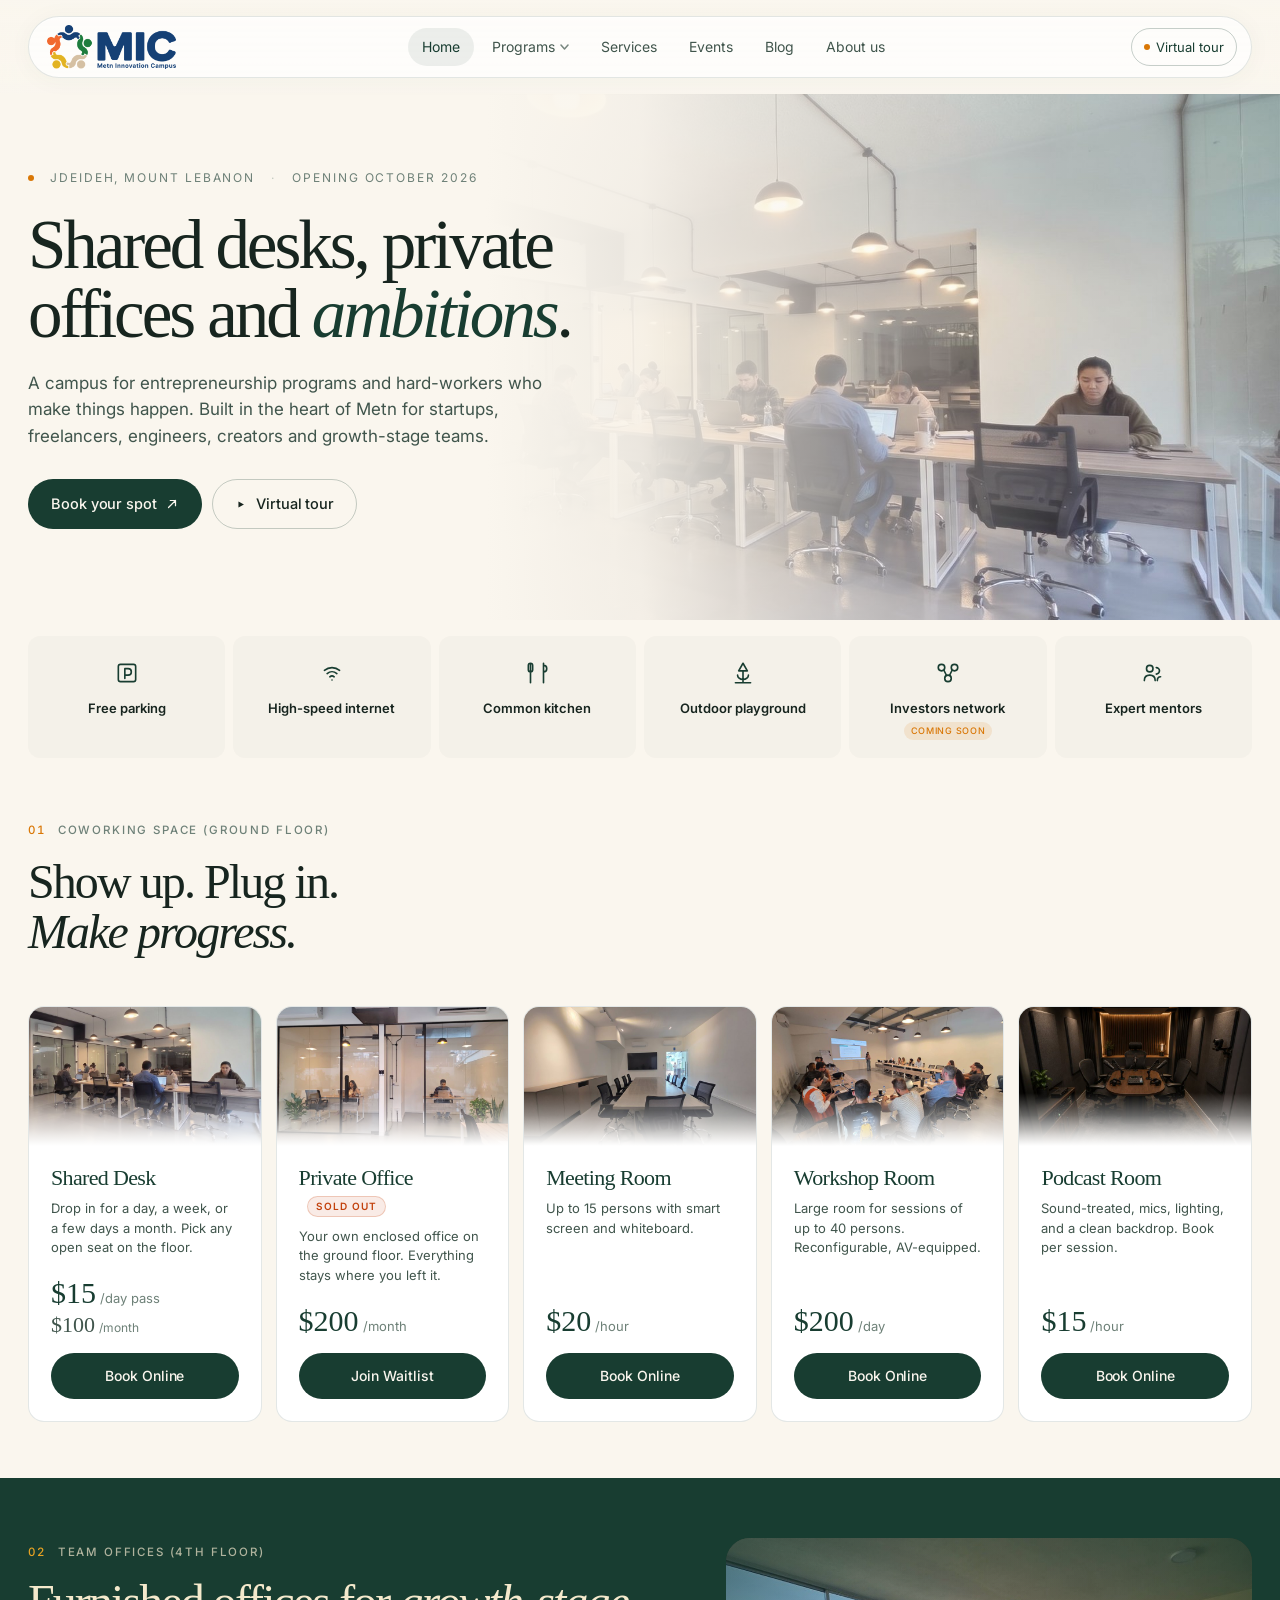
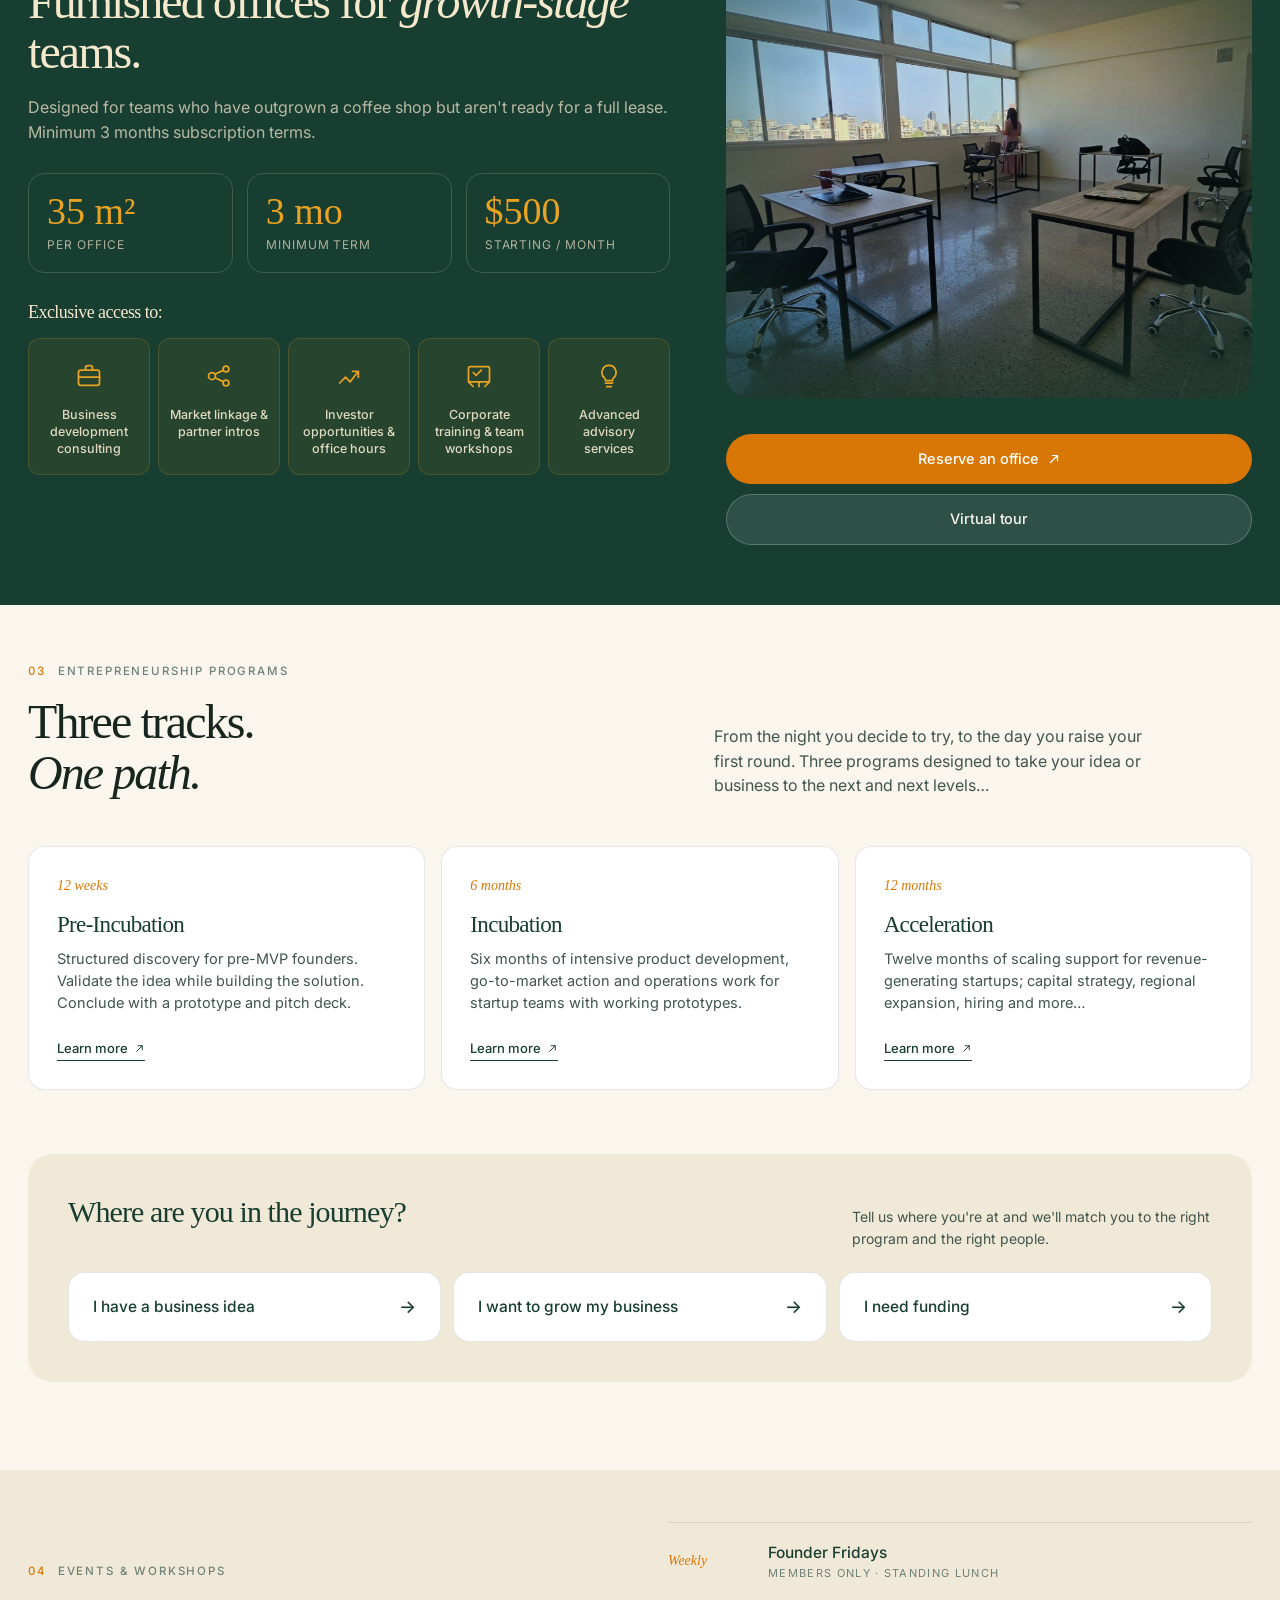
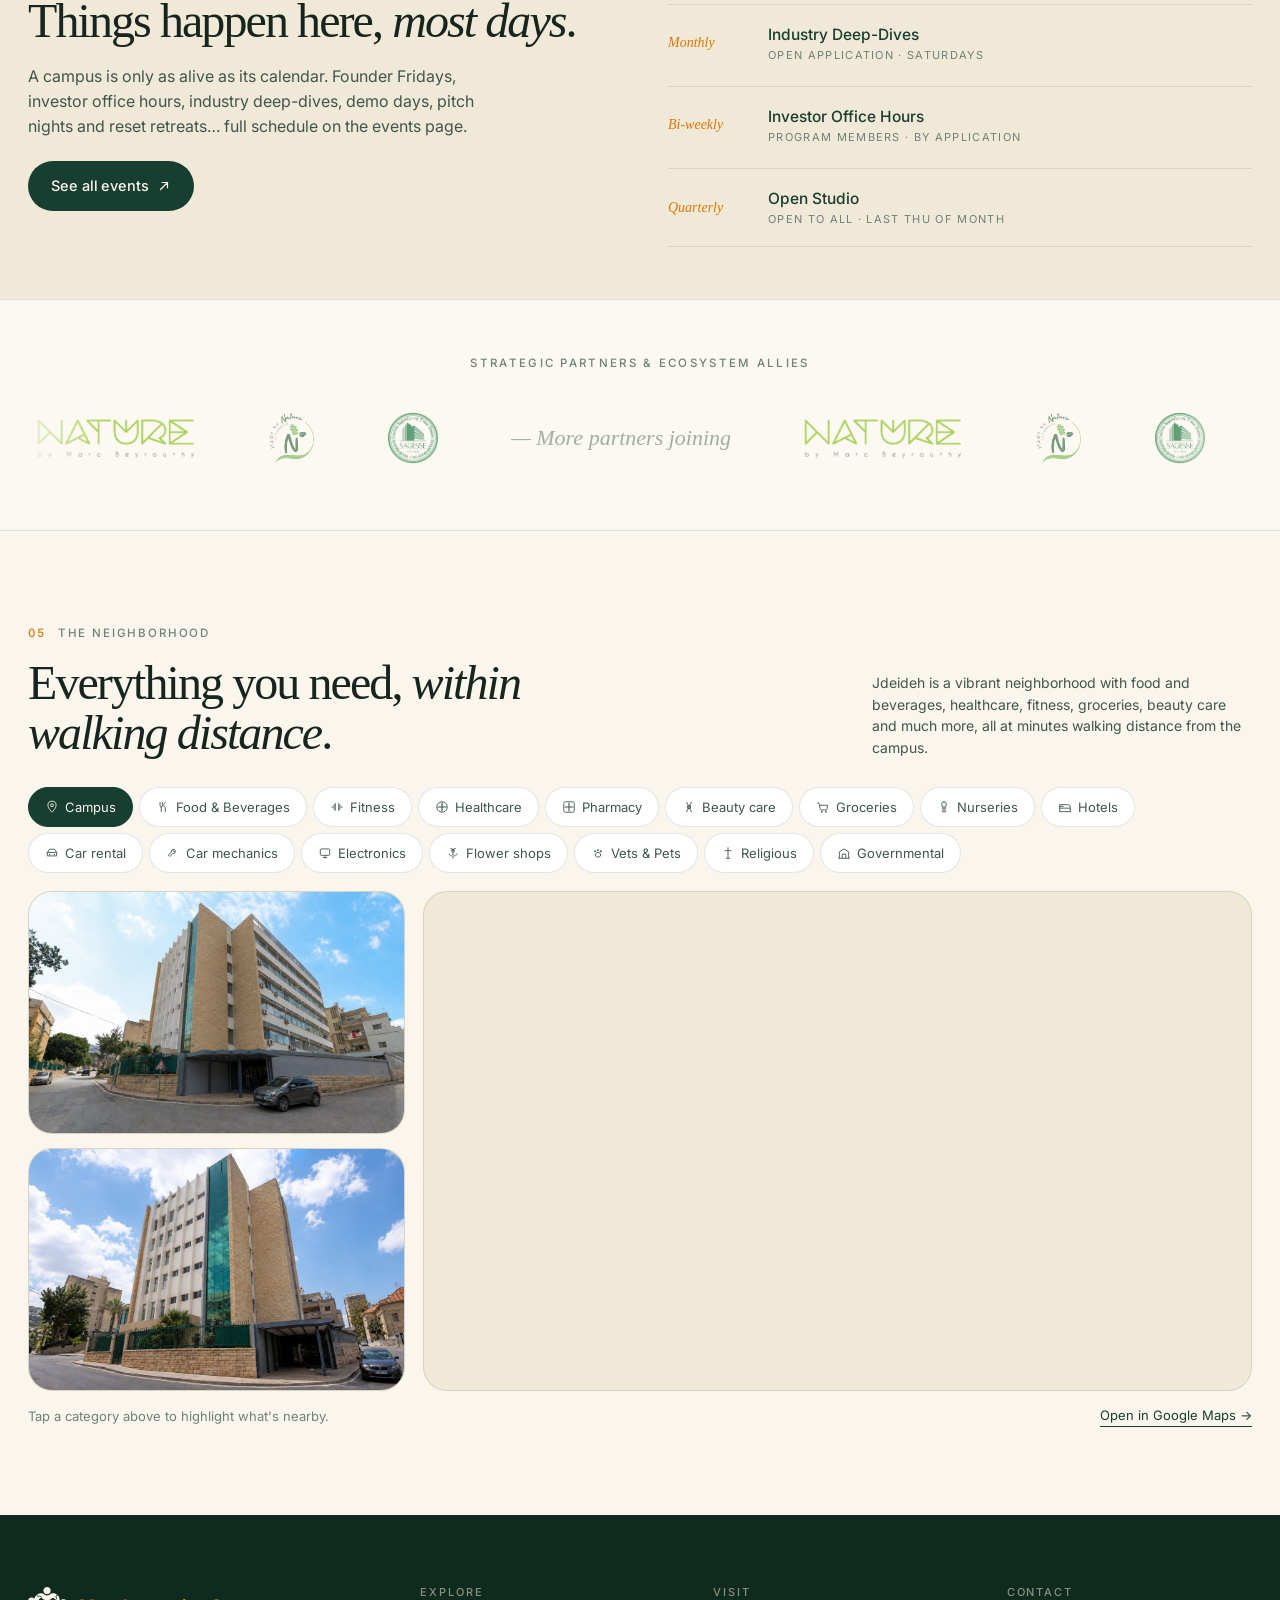
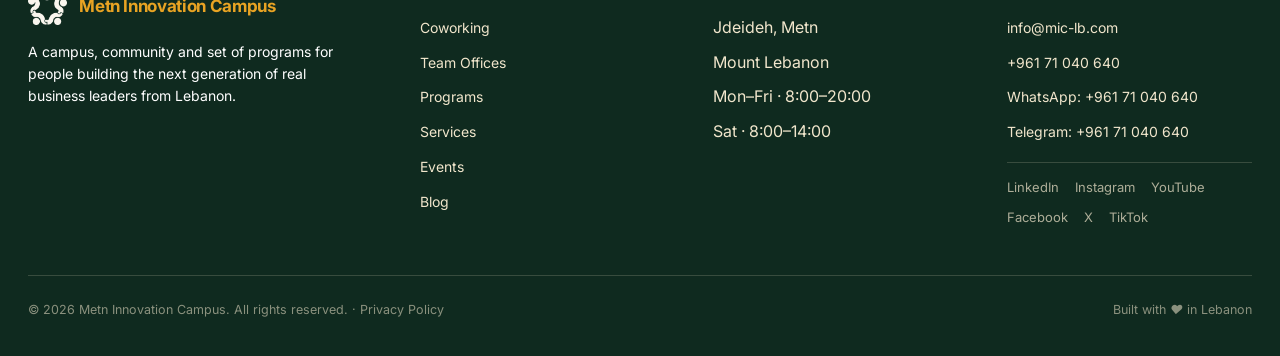
==== commit d7f8e5eb: "Rename Private Desk to Private Office Matches how the campus actually names the space: the ground fl" ====
--- a/index.html
+++ b/index.html
@@ -21,7 +21,7 @@
   gtag('config', 'AW-18478405754');
 </script>
 <title>Metn Innovation Campus — Coworking Offices and Programs</title>
-<meta name="description" content="MIC is a coworking campus in Jdeideh, Lebanon. Shared desks, private desks, team offices, and entrepreneurship programs for founders building the next generation of Lebanese companies. Opening October 20, 2026." />
+<meta name="description" content="MIC is a coworking campus in Jdeideh, Lebanon. Shared desks, private offices, team offices, and entrepreneurship programs for founders building the next generation of Lebanese companies. Opening October 20, 2026." />
 <meta name="p:domain_verify" content="decfaae603a974018d593a8186b83097"/>
 <meta property="og:title" content="Metn Innovation Campus" />
 <meta property="og:description" content="Workspaces, programs, and a community for founders in Lebanon. Opening October 20, 2026." />
@@ -325,10 +325,10 @@
         </div>
       </div>
       <div class="pkg reveal">
-        <figure class="pkg-photo"><img src="pkg-private-desk.jpg" alt="Private desks at MIC" loading="lazy"/></figure>
+        <figure class="pkg-photo"><img src="pkg-private-desk.jpg" alt="Private offices at MIC" loading="lazy"/></figure>
         <div class="pkg-body">
-          <h4>Private Desk <span class="pkg-flag">Sold out</span></h4>
-          <p class="pkg-desc">Your own desk, every day. Everything stays where you left them.</p>
+          <h4>Private Office <span class="pkg-flag">Sold out</span></h4>
+          <p class="pkg-desc">Your own enclosed office on the ground floor. Everything stays where you left it.</p>
           <div class="pkg-price">$200<span class="per">/month</span></div>
           <div class="pkg-cta">
             <button class="btn btn--primary btn--block pkg-btn" data-modal="modal-private">Join Waitlist</button>
@@ -830,16 +830,16 @@
   </div>
 </div>
 
-<!-- Modal: Private Desk Waitlist -->
+<!-- Modal: Private Office Waitlist -->
 <div class="modal-backdrop" id="modal-private" role="dialog" aria-modal="true" aria-hidden="true" aria-labelledby="modal-private-title">
   <div class="modal">
     <button class="modal-close" data-modal-close aria-label="Close"><svg width="14" height="14"><use href="#close"/></svg></button>
-    <div class="modal-eyebrow">Waitlist · Private Desk · $200/month</div>
-    <h3 id="modal-private-title">Your seat. <em>Every day.</em></h3>
+    <div class="modal-eyebrow">Waitlist · Private Office · $200/month</div>
+    <h3 id="modal-private-title">Your own room. <em>Every day.</em></h3>
     <p class="modal-desc">
-      A dedicated desk on our coworking floor. Your monitor, your books, your setup &mdash; left exactly
-      as you left it. Every private desk is currently taken. Join the waitlist and we'll contact you
-      the moment one frees up.
+      An enclosed private office on the ground floor. Your monitor, your books, your setup &mdash; left
+      exactly as you left it. Every private office is currently taken. Join the waitlist and we'll
+      contact you the moment one frees up.
     </p>
     <form name="private-desk-prebook" method="POST" data-netlify="true" data-netlify-honeypot="bot-field">
       <input type="hidden" name="form-name" value="private-desk-prebook"/>
@@ -868,7 +868,7 @@
     <div class="modal-success" style="display:none;">
       <div class="check"><svg width="28" height="28"><use href="#check"/></svg></div>
       <h3>You're on the waitlist.</h3>
-      <p style="font-size:15px;">We'll get in touch as soon as a private desk opens up.</p>
+      <p style="font-size:15px;">We'll get in touch as soon as a private office opens up.</p>
     </div>
   </div>
 </div>
